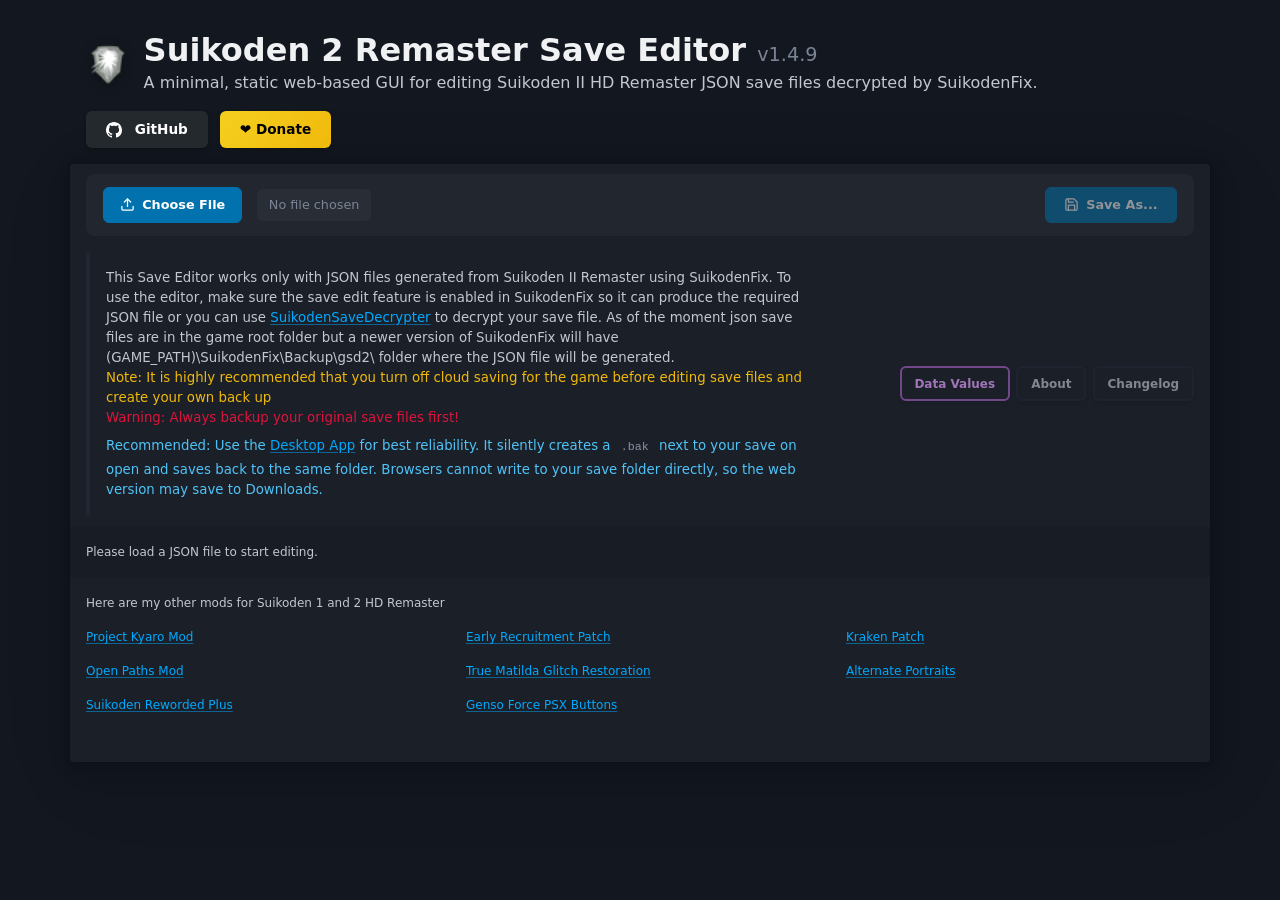
==== index.html @ 59e28205 "revert: restore original Bright Shield Rune application icons" ====
<!doctype html>
<html lang="en" data-theme="dark">

<head>
  <meta charset="UTF-8" />
  <link rel="icon" type="image/png" href="./public/favicon.png" />
  <link rel="icon" type="image/x-icon" href="./public/favicon.ico" />
  <link rel="apple-touch-icon" href="./public/icon.png" />
  <meta name="viewport" content="width=device-width, initial-scale=1.0" />

  <!-- Primary Meta Tags -->
  <title>SuiSaveEditor - Suikoden II HD Remaster Save Editor</title>
  <meta name="title" content="SuiSaveEditor - Suikoden II HD Remaster Save Editor" />
  <meta name="description" content="A minimal, static web-based GUI for editing Suikoden II HD Remaster JSON save files. Edit character stats, equipment, runes, recruitment flags, and manage inventories." />
  <meta name="keywords" content="Suikoden 2, Suikoden II, HD Remaster, save editor, JSON editor, game save, character editor, SuikodenFix, Suikoden save file" />
  <meta name="author" content="faospark" />
  <meta name="robots" content="index, follow" />
  <link rel="canonical" href="https://faospark.github.io/suisaveeditor/" />

  <!-- Open Graph / Facebook -->
  <meta property="og:type" content="website" />
  <meta property="og:url" content="https://faospark.github.io/suisaveeditor/" />
  <meta property="og:title" content="SuiSaveEditor - Suikoden II HD Remaster Save Editor" />
  <meta property="og:description" content="A minimal, static web-based GUI for editing Suikoden II HD Remaster JSON save files. Edit character stats, equipment, runes, recruitment flags, and manage inventories." />
  <meta property="og:image" content="https://faospark.github.io/suisaveeditor/image/preview.png" />
  <meta property="og:site_name" content="SuiSaveEditor" />

  <!-- Twitter -->
  <meta property="twitter:card" content="summary_large_image" />
  <meta property="twitter:url" content="https://faospark.github.io/suisaveeditor/" />
  <meta property="twitter:title" content="SuiSaveEditor - Suikoden II HD Remaster Save Editor" />
  <meta property="twitter:description" content="A minimal, static web-based GUI for editing Suikoden II HD Remaster JSON save files. Edit character stats, equipment, runes, recruitment flags, and manage inventories." />
  <meta property="twitter:image" content="https://faospark.github.io/suisaveeditor/image/preview.png" />

  <!-- GitHub Repository -->
  <link rel="alternate" type="application/json" href="https://github.com/faospark/suisaveeditor" />

  <link rel="stylesheet" href="./css/pico.css">
  <link rel="stylesheet" href="./src/style.css">
</head>

<body>
  <main class="container">
    <header class="pads-1">

      <div style="display: flex; justify-content: space-between; align-items: center; flex-wrap: wrap; gap: 1rem;">
        <div style="display: flex; align-items: center; gap: 0.85rem;">
          <img src="./public/favicon.png" alt="Bright Shield Rune" width="44" height="44" style="border-radius: 8px; filter: drop-shadow(0 2px 6px rgba(0,0,0,0.4)); flex-shrink: 0;" />
          <div>
            <h1 style="margin-bottom: 0.2rem;">Suikoden 2 Remaster Save Editor <span id="app-version" style="font-size: 0.6em; color: var(--pico-muted-color); font-weight: normal;"></span></h1>
            <p style="margin: 0;">A minimal, static web-based GUI for editing Suikoden II HD Remaster JSON save files decrypted by SuikodenFix.</p>
          </div>
        </div>
        <div style="display: flex; gap: 0.75rem; align-items: center;">
          <a href="https://github.com/faospark/suisaveeditor" target="_blank" rel="noopener noreferrer" style="display: inline-block; padding: 0.5rem 1.25rem; background: #24292e; color: #fff; text-decoration: none; border-radius: 6px; font-weight: 600; font-size: 0.85rem; box-shadow: 0 2px 4px rgba(0,0,0,0.2); transition: all 0.3s; white-space: nowrap;" onmouseover="this.style.transform='translateY(-2px)'; this.style.boxShadow='0 4px 8px rgba(0,0,0,0.3)';" onmouseout="this.style.transform='translateY(0)'; this.style.boxShadow='0 2px 4px rgba(0,0,0,0.2)';">
            <svg style="width: 16px; height: 16px; vertical-align: middle; margin-right: 0.5rem;" fill="currentColor" viewBox="0 0 16 16">
              <path d="M8 0C3.58 0 0 3.58 0 8c0 3.54 2.29 6.53 5.47 7.59.4.07.55-.17.55-.38 0-.19-.01-.82-.01-1.49-2.01.37-2.53-.49-2.69-.94-.09-.23-.48-.94-.82-1.13-.28-.15-.68-.52-.01-.53.63-.01 1.08.58 1.23.82.72 1.21 1.87.87 2.33.66.07-.52.28-.87.51-1.07-1.78-.2-3.64-.89-3.64-3.95 0-.87.31-1.59.82-2.15-.08-.2-.36-1.02.08-2.12 0 0 .67-.21 2.2.82.64-.18 1.32-.27 2-.27.68 0 1.36.09 2 .27 1.53-1.04 2.2-.82 2.2-.82.44 1.1.16 1.92.08 2.12.51.56.82 1.27.82 2.15 0 3.07-1.87 3.75-3.65 3.95.29.25.54.73.54 1.48 0 1.07-.01 1.93-.01 2.2 0 .21.15.46.55.38A8.013 8.013 0 0016 8c0-4.42-3.58-8-8-8z" />
            </svg>
            GitHub
          </a>
          <a href="https://paypal.me/thefaospark?country.x=PH&locale.x=en_US" target="_blank" rel="noopener noreferrer" style="display: inline-block; padding: 0.5rem 1.25rem; background: linear-gradient(135deg, #f5d020 0%, #f0b90b 100%); color: #000; text-decoration: none; border-radius: 6px; font-weight: 700; font-size: 0.85rem; box-shadow: 0 2px 4px rgba(0,0,0,0.2); transition: all 0.3s; white-space: nowrap;" onmouseover="this.style.transform='translateY(-2px)'; this.style.boxShadow='0 4px 8px rgba(0,0,0,0.3)';" onmouseout="this.style.transform='translateY(0)'; this.style.boxShadow='0 2px 4px rgba(0,0,0,0.2)';">
            ❤️ Donate
          </a>
        </div>
      </div>
    </header>
    <article>
      <header>
        <div class="status-bar"></div>
        <div class="file-action-bar">
          <div class="file-action-left">
            <input type="file" id="file-input" accept=".json" style="display: none;" />
            <button type="button" class="file-upload-btn" id="file-upload-label" style="cursor: pointer; margin: 0;">
              <svg width="15" height="15" viewBox="0 0 24 24" fill="none" stroke="currentColor" stroke-width="2" stroke-linecap="round" stroke-linejoin="round" style="vertical-align: middle; margin-right: 0.45rem;">
                <path d="M21 15v4a2 2 0 0 1-2 2H5a2 2 0 0 1-2-2v-4"></path>
                <polyline points="17 8 12 3 7 8"></polyline>
                <line x1="12" y1="3" x2="12" y2="15"></line>
              </svg>
              <span>Choose File</span>
            </button>
            <div id="file-status-badge" class="file-status-badge">
              <span class="file-status-text">No file chosen</span>
            </div>
          </div>
          <div class="file-action-right">
            <button id="save-btn" class="save-btn-action" disabled>
              <svg width="15" height="15" viewBox="0 0 24 24" fill="none" stroke="currentColor" stroke-width="2" stroke-linecap="round" stroke-linejoin="round" style="vertical-align: middle; margin-right: 0.45rem;">
                <path d="M19 21H5a2 2 0 0 1-2-2V5a2 2 0 0 1 2-2h11l5 5v11a2 2 0 0 1-2 2z"></path>
                <polyline points="17 21 17 13 7 13 7 21"></polyline>
                <polyline points="7 3 7 8 15 8"></polyline>
              </svg>
              Save As...
            </button>
          </div>
        </div>
        <div class="grid-12 d-grid">
          <blockquote class="g-span-8" style="font-size: smaller; margin:0;">
            This Save Editor works only with JSON files generated from Suikoden II Remaster using SuikodenFix. To use the editor, make sure the save edit feature is enabled in SuikodenFix so it can produce the required JSON file or you can use <a href="https://github.com/d3xMachina/SuikodenSaveDecrypter">SuikodenSaveDecrypter</a> to decrypt your save file. As of the moment json save files are in the game root folder but a newer version of SuikodenFix will have (GAME_PATH)\SuikodenFix\Backup\gsd2\ folder where the JSON file will be generated.
            <p style="margin: 0; color: #f0b90b;">Note: It is highly recommended that you turn off cloud saving for the game before editing save files and create your own back up</p>
            <p style="margin: 0; color: crimson;">Warning: Always backup your original save files first!</p><p class="desktop-app-notice" style="margin: 0.4rem 0 0 0; color: #4fc3f7;">Recommended: Use the <a href="https://github.com/faospark/suisaveeditor/releases" target="_blank" rel="noopener noreferrer">Desktop App</a> for best reliability. It silently creates a <code>.bak</code> next to your save on open and saves back to the same folder. Browsers cannot write to your save folder directly, so the web version may save to Downloads.</p>
          </blockquote>
          <div class="g-span-4">
            <div class="tabs-right" style="display: flex; align-items: center; justify-content: end; height: 100%;"><button class="tab-button outline data-values-tab" id="tab-data-values" data-tab-name="Data Values">Data Values</button><button class="tab-button outline about-tab" id="tab-about" data-tab-name="About">About</button><button class="tab-button outline changelog-tab" id="tab-changelog" data-tab-name="Changelog">Changelog</button></div>
          </div>
        </div>
      </header>
      <div id="editor-tabs">
      </div>
      <section id="editor-container">
        <div id="tab-panels-container" class="tab-content">
          <p>Please load a JSON file to start editing.</p>
        </div>
      </section>
      <footer class="pads-1 b2">
        <div style="font-size: .75rem;">
          <p> Here are my other mods for Suikoden 1 and 2 HD Remaster</p>
          <ul class="tiles tiles-manage mods d-grid ls-none g-3-col">
            <li class="mod-tile" id="editable-mod-7402-6">
              <a href="https://www.nexusmods.com/suikoden1and2hdremaster/mods/6">Project Kyaro Mod</a>
            </li>
            <li class="mod-tile" id="editable-mod-7402-16">
              <a href="https://www.nexusmods.com/suikoden1and2hdremaster/mods/16">Early Recruitment Patch</a>
            </li>
            <li class="mod-tile" id="editable-mod-7402-18">
              <a href="https://www.nexusmods.com/suikoden1and2hdremaster/mods/18">Kraken Patch</a>
            </li>
            <li class="mod-tile" id="editable-mod-7402-17">
              <a href="https://www.nexusmods.com/suikoden1and2hdremaster/mods/17">Open Paths Mod</a>
            </li>
            <li class="mod-tile" id="editable-mod-7402-14">
              <a href="https://www.nexusmods.com/suikoden1and2hdremaster/mods/14">True Matilda Glitch Restoration</a>
            </li>
            <li class="mod-tile" id="editable-mod-7402-12">
              <a href="https://www.nexusmods.com/suikoden1and2hdremaster/mods/12">Alternate Portraits</a>
            </li>
            <li class="mod-tile" id="editable-mod-7402-5">
              <a href="https://www.nexusmods.com/suikoden1and2hdremaster/mods/5">Suikoden Reworded Plus</a>
            </li>
            <li class="mod-tile" id="editable-mod-7402-2">
              <a href="https://www.nexusmods.com/suikoden1and2hdremaster/mods/2">Genso Force PSX Buttons</a>
            </li>
          </ul>
        </div>
      </footer>
    </article>

  </main>
  <script>
    // Decommission legacy Service Workers & purge caches to ensure immediate web updates
    // For 100% full offline usage, use the official standalone Tauri desktop version
    if ('serviceWorker' in navigator) {
      navigator.serviceWorker.getRegistrations().then((registrations) => {
        for (const registration of registrations) {
          registration.unregister();
          console.log('🧹 Unregistered legacy Service Worker:', registration.scope);
        }
      });
      if ('caches' in window) {
        caches.keys().then((keys) => {
          for (const key of keys) {
            caches.delete(key);
            console.log('🧹 Purged cache:', key);
          }
        });
      }
    }
  </script>
  <script type="module" src="./src/main.js"></script>
</body>

</html>
---- css/pico.css ----
@charset "UTF-8";
/*!
 * Pico CSS ✨ v2.1.1 (https://picocss.com)
 * Copyright 2019-2025 - Licensed under MIT
 */
/**
 * Styles
 */
:root,
:host {
  --pico-font-family-emoji: "Apple Color Emoji", "Segoe UI Emoji", "Segoe UI Symbol", "Noto Color Emoji";
  --pico-font-family-sans-serif: system-ui, "Segoe UI", Roboto, Oxygen, Ubuntu, Cantarell, Helvetica, Arial, "Helvetica Neue", sans-serif, var(--pico-font-family-emoji);
  --pico-font-family-monospace: ui-monospace, SFMono-Regular, "SF Mono", Menlo, Consolas, "Liberation Mono", monospace, var(--pico-font-family-emoji);
  --pico-font-family: var(--pico-font-family-sans-serif);
  --pico-line-height: 1.5;
  --pico-font-weight: 400;
  --pico-font-size: 100%;
  --pico-text-underline-offset: 0.1rem;
  --pico-border-radius: 0.25rem;
  --pico-border-width: 0.0625rem;
  --pico-outline-width: 0.125rem;
  --pico-transition: 0.2s ease-in-out;
  --pico-spacing: 1rem;
  --pico-typography-spacing-vertical: 1rem;
  --pico-block-spacing-vertical: var(--pico-spacing);
  --pico-block-spacing-horizontal: var(--pico-spacing);
  --pico-grid-column-gap: var(--pico-spacing);
  --pico-grid-row-gap: var(--pico-spacing);
  --pico-form-element-spacing-vertical: 0.75rem;
  --pico-form-element-spacing-horizontal: 1rem;
  --pico-group-box-shadow: 0 0 0 rgba(0, 0, 0, 0);
  --pico-group-box-shadow-focus-with-button: 0 0 0 var(--pico-outline-width) var(--pico-primary-focus);
  --pico-group-box-shadow-focus-with-input: 0 0 0 0.0625rem var(--pico-form-element-border-color);
  --pico-modal-overlay-backdrop-filter: blur(0.375rem);
  --pico-nav-element-spacing-vertical: 1rem;
  --pico-nav-element-spacing-horizontal: 0.5rem;
  --pico-nav-link-spacing-vertical: 0.5rem;
  --pico-nav-link-spacing-horizontal: 0.5rem;
  --pico-nav-breadcrumb-divider: ">";
  --pico-icon-checkbox: url("data:image/svg+xml,%3Csvg xmlns='http://www.w3.org/2000/svg' width='24' height='24' viewBox='0 0 24 24' fill='none' stroke='rgb(255, 255, 255)' stroke-width='4' stroke-linecap='round' stroke-linejoin='round'%3E%3Cpolyline points='20 6 9 17 4 12'%3E%3C/polyline%3E%3C/svg%3E");
  --pico-icon-minus: url("data:image/svg+xml,%3Csvg xmlns='http://www.w3.org/2000/svg' width='24' height='24' viewBox='0 0 24 24' fill='none' stroke='rgb(255, 255, 255)' stroke-width='4' stroke-linecap='round' stroke-linejoin='round'%3E%3Cline x1='5' y1='12' x2='19' y2='12'%3E%3C/line%3E%3C/svg%3E");
  --pico-icon-chevron: url("data:image/svg+xml,%3Csvg xmlns='http://www.w3.org/2000/svg' width='24' height='24' viewBox='0 0 24 24' fill='none' stroke='rgb(136, 145, 164)' stroke-width='2' stroke-linecap='round' stroke-linejoin='round'%3E%3Cpolyline points='6 9 12 15 18 9'%3E%3C/polyline%3E%3C/svg%3E");
  --pico-icon-date: url("data:image/svg+xml,%3Csvg xmlns='http://www.w3.org/2000/svg' width='24' height='24' viewBox='0 0 24 24' fill='none' stroke='rgb(136, 145, 164)' stroke-width='2' stroke-linecap='round' stroke-linejoin='round'%3E%3Crect x='3' y='4' width='18' height='18' rx='2' ry='2'%3E%3C/rect%3E%3Cline x1='16' y1='2' x2='16' y2='6'%3E%3C/line%3E%3Cline x1='8' y1='2' x2='8' y2='6'%3E%3C/line%3E%3Cline x1='3' y1='10' x2='21' y2='10'%3E%3C/line%3E%3C/svg%3E");
  --pico-icon-time: url("data:image/svg+xml,%3Csvg xmlns='http://www.w3.org/2000/svg' width='24' height='24' viewBox='0 0 24 24' fill='none' stroke='rgb(136, 145, 164)' stroke-width='2' stroke-linecap='round' stroke-linejoin='round'%3E%3Ccircle cx='12' cy='12' r='10'%3E%3C/circle%3E%3Cpolyline points='12 6 12 12 16 14'%3E%3C/polyline%3E%3C/svg%3E");
  --pico-icon-search: url("data:image/svg+xml,%3Csvg xmlns='http://www.w3.org/2000/svg' width='24' height='24' viewBox='0 0 24 24' fill='none' stroke='rgb(136, 145, 164)' stroke-width='1.5' stroke-linecap='round' stroke-linejoin='round'%3E%3Ccircle cx='11' cy='11' r='8'%3E%3C/circle%3E%3Cline x1='21' y1='21' x2='16.65' y2='16.65'%3E%3C/line%3E%3C/svg%3E");
  --pico-icon-close: url("data:image/svg+xml,%3Csvg xmlns='http://www.w3.org/2000/svg' width='24' height='24' viewBox='0 0 24 24' fill='none' stroke='rgb(136, 145, 164)' stroke-width='3' stroke-linecap='round' stroke-linejoin='round'%3E%3Cline x1='18' y1='6' x2='6' y2='18'%3E%3C/line%3E%3Cline x1='6' y1='6' x2='18' y2='18'%3E%3C/line%3E%3C/svg%3E");
  --pico-icon-loading: url("data:image/svg+xml,%3Csvg fill='none' height='24' width='24' viewBox='0 0 24 24' xmlns='http://www.w3.org/2000/svg' %3E%3Cstyle%3E g %7B animation: rotate 2s linear infinite; transform-origin: center center; %7D circle %7B stroke-dasharray: 75,100; stroke-dashoffset: -5; animation: dash 1.5s ease-in-out infinite; stroke-linecap: round; %7D @keyframes rotate %7B 0%25 %7B transform: rotate(0deg); %7D 100%25 %7B transform: rotate(360deg); %7D %7D @keyframes dash %7B 0%25 %7B stroke-dasharray: 1,100; stroke-dashoffset: 0; %7D 50%25 %7B stroke-dasharray: 44.5,100; stroke-dashoffset: -17.5; %7D 100%25 %7B stroke-dasharray: 44.5,100; stroke-dashoffset: -62; %7D %7D %3C/style%3E%3Cg%3E%3Ccircle cx='12' cy='12' r='10' fill='none' stroke='rgb(136, 145, 164)' stroke-width='4' /%3E%3C/g%3E%3C/svg%3E");
}
@media (min-width: 576px) {
  :root,
  :host {
    --pico-font-size: 106.25%;
  }
}
@media (min-width: 768px) {
  :root,
  :host {
    --pico-font-size: 112.5%;
  }
}
@media (min-width: 1024px) {
  :root,
  :host {
    --pico-font-size: 118.75%;
  }
}
@media (min-width: 1280px) {
  :root,
  :host {
    --pico-font-size: 125%;
  }
}
@media (min-width: 1536px) {
  :root,
  :host {
    --pico-font-size: 131.25%;
  }
}

a {
  --pico-text-decoration: underline;
}
a.secondary, a.contrast {
  --pico-text-decoration: underline;
}

small {
  --pico-font-size: 0.875em;
}

h1,
h2,
h3,
h4,
h5,
h6 {
  --pico-font-weight: 700;
}

h1 {
  --pico-font-size: 2rem;
  --pico-line-height: 1.125;
  --pico-typography-spacing-top: 3rem;
}

h2 {
  --pico-font-size: 1.75rem;
  --pico-line-height: 1.15;
  --pico-typography-spacing-top: 2.625rem;
}

h3 {
  --pico-font-size: 1.5rem;
  --pico-line-height: 1.175;
  --pico-typography-spacing-top: 2.25rem;
}

h4 {
  --pico-font-size: 1.25rem;
  --pico-line-height: 1.2;
  --pico-typography-spacing-top: 1.874rem;
}

h5 {
  --pico-font-size: 1.125rem;
  --pico-line-height: 1.225;
  --pico-typography-spacing-top: 1.6875rem;
}

h6 {
  --pico-font-size: 1rem;
  --pico-line-height: 1.25;
  --pico-typography-spacing-top: 1.5rem;
}

thead th,
thead td,
tfoot th,
tfoot td {
  --pico-font-weight: 600;
  --pico-border-width: 0.1875rem;
}

pre,
code,
kbd,
samp {
  --pico-font-family: var(--pico-font-family-monospace);
}

kbd {
  --pico-font-weight: bolder;
}

input:not([type=submit],
[type=button],
[type=reset],
[type=checkbox],
[type=radio],
[type=file]),
:where(select, textarea) {
  --pico-outline-width: 0.0625rem;
}

[type=search] {
  --pico-border-radius: 5rem;
}

[type=checkbox],
[type=radio] {
  --pico-border-width: 0.125rem;
}

[type=checkbox][role=switch] {
  --pico-border-width: 0.1875rem;
}

details.dropdown summary:not([role=button]) {
  --pico-outline-width: 0.0625rem;
}

nav details.dropdown summary:focus-visible {
  --pico-outline-width: 0.125rem;
}

[role=search] {
  --pico-border-radius: 5rem;
}

[role=search]:has(button.secondary:focus,
[type=submit].secondary:focus,
[type=button].secondary:focus,
[role=button].secondary:focus),
[role=group]:has(button.secondary:focus,
[type=submit].secondary:focus,
[type=button].secondary:focus,
[role=button].secondary:focus) {
  --pico-group-box-shadow-focus-with-button: 0 0 0 var(--pico-outline-width) var(--pico-secondary-focus);
}
[role=search]:has(button.contrast:focus,
[type=submit].contrast:focus,
[type=button].contrast:focus,
[role=button].contrast:focus),
[role=group]:has(button.contrast:focus,
[type=submit].contrast:focus,
[type=button].contrast:focus,
[role=button].contrast:focus) {
  --pico-group-box-shadow-focus-with-button: 0 0 0 var(--pico-outline-width) var(--pico-contrast-focus);
}
[role=search] button,
[role=search] [type=submit],
[role=search] [type=button],
[role=search] [role=button],
[role=group] button,
[role=group] [type=submit],
[role=group] [type=button],
[role=group] [role=button] {
  --pico-form-element-spacing-horizontal: 2rem;
}

details summary[role=button]:not(.outline)::after {
  filter: brightness(0) invert(1);
}

[aria-busy=true]:not(input, select, textarea):is(button, [type=submit], [type=button], [type=reset], [role=button]):not(.outline)::before {
  filter: brightness(0) invert(1);
}

/**
 * Color schemes
 */
[data-theme=light],
:root:not([data-theme=dark]),
:host(:not([data-theme=dark])) {
  color-scheme: light;
  --pico-background-color: #fff;
  --pico-color: #373c44;
  --pico-text-selection-color: rgba(2, 154, 232, 0.25);
  --pico-muted-color: #646b79;
  --pico-muted-border-color: rgb(231, 234, 239.5);
  --pico-primary: #0172ad;
  --pico-primary-background: #0172ad;
  --pico-primary-border: var(--pico-primary-background);
  --pico-primary-underline: rgba(1, 114, 173, 0.5);
  --pico-primary-hover: #015887;
  --pico-primary-hover-background: #02659a;
  --pico-primary-hover-border: var(--pico-primary-hover-background);
  --pico-primary-hover-underline: var(--pico-primary-hover);
  --pico-primary-focus: rgba(2, 154, 232, 0.5);
  --pico-primary-inverse: #fff;
  --pico-secondary: #5d6b89;
  --pico-secondary-background: #525f7a;
  --pico-secondary-border: var(--pico-secondary-background);
  --pico-secondary-underline: rgba(93, 107, 137, 0.5);
  --pico-secondary-hover: #48536b;
  --pico-secondary-hover-background: #48536b;
  --pico-secondary-hover-border: var(--pico-secondary-hover-background);
  --pico-secondary-hover-underline: var(--pico-secondary-hover);
  --pico-secondary-focus: rgba(93, 107, 137, 0.25);
  --pico-secondary-inverse: #fff;
  --pico-contrast: #181c25;
  --pico-contrast-background: #181c25;
  --pico-contrast-border: var(--pico-contrast-background);
  --pico-contrast-underline: rgba(24, 28, 37, 0.5);
  --pico-contrast-hover: #000;
  --pico-contrast-hover-background: #000;
  --pico-contrast-hover-border: var(--pico-contrast-hover-background);
  --pico-contrast-hover-underline: var(--pico-secondary-hover);
  --pico-contrast-focus: rgba(93, 107, 137, 0.25);
  --pico-contrast-inverse: #fff;
  --pico-box-shadow: 0.0145rem 0.029rem 0.174rem rgba(129, 145, 181, 0.01698), 0.0335rem 0.067rem 0.402rem rgba(129, 145, 181, 0.024), 0.0625rem 0.125rem 0.75rem rgba(129, 145, 181, 0.03), 0.1125rem 0.225rem 1.35rem rgba(129, 145, 181, 0.036), 0.2085rem 0.417rem 2.502rem rgba(129, 145, 181, 0.04302), 0.5rem 1rem 6rem rgba(129, 145, 181, 0.06), 0 0 0 0.0625rem rgba(129, 145, 181, 0.015);
  --pico-h1-color: #2d3138;
  --pico-h2-color: #373c44;
  --pico-h3-color: #424751;
  --pico-h4-color: #4d535e;
  --pico-h5-color: #5c6370;
  --pico-h6-color: #646b79;
  --pico-mark-background-color: rgb(252.5, 230.5, 191.5);
  --pico-mark-color: #0f1114;
  --pico-ins-color: rgb(28.5, 105.5, 84);
  --pico-del-color: rgb(136, 56.5, 53);
  --pico-blockquote-border-color: var(--pico-muted-border-color);
  --pico-blockquote-footer-color: var(--pico-muted-color);
  --pico-button-box-shadow: 0 0 0 rgba(0, 0, 0, 0);
  --pico-button-hover-box-shadow: 0 0 0 rgba(0, 0, 0, 0);
  --pico-table-border-color: var(--pico-muted-border-color);
  --pico-table-row-stripped-background-color: rgba(111, 120, 135, 0.0375);
  --pico-code-background-color: rgb(243, 244.5, 246.75);
  --pico-code-color: #646b79;
  --pico-code-kbd-background-color: var(--pico-color);
  --pico-code-kbd-color: var(--pico-background-color);
  --pico-form-element-background-color: rgb(251, 251.5, 252.25);
  --pico-form-element-selected-background-color: #dfe3eb;
  --pico-form-element-border-color: #cfd5e2;
  --pico-form-element-color: #23262c;
  --pico-form-element-placeholder-color: var(--pico-muted-color);
  --pico-form-element-active-background-color: #fff;
  --pico-form-element-active-border-color: var(--pico-primary-border);
  --pico-form-element-focus-color: var(--pico-primary-border);
  --pico-form-element-disabled-opacity: 0.5;
  --pico-form-element-invalid-border-color: rgb(183.5, 105.5, 106.5);
  --pico-form-element-invalid-active-border-color: rgb(200.25, 79.25, 72.25);
  --pico-form-element-invalid-focus-color: var(--pico-form-element-invalid-active-border-color);
  --pico-form-element-valid-border-color: rgb(76, 154.5, 137.5);
  --pico-form-element-valid-active-border-color: rgb(39, 152.75, 118.75);
  --pico-form-element-valid-focus-color: var(--pico-form-element-valid-active-border-color);
  --pico-switch-background-color: #bfc7d9;
  --pico-switch-checked-background-color: var(--pico-primary-background);
  --pico-switch-color: #fff;
  --pico-switch-thumb-box-shadow: 0 0 0 rgba(0, 0, 0, 0);
  --pico-range-border-color: #dfe3eb;
  --pico-range-active-border-color: #bfc7d9;
  --pico-range-thumb-border-color: var(--pico-background-color);
  --pico-range-thumb-color: var(--pico-secondary-background);
  --pico-range-thumb-active-color: var(--pico-primary-background);
  --pico-accordion-border-color: var(--pico-muted-border-color);
  --pico-accordion-active-summary-color: var(--pico-primary-hover);
  --pico-accordion-close-summary-color: var(--pico-color);
  --pico-accordion-open-summary-color: var(--pico-muted-color);
  --pico-card-background-color: var(--pico-background-color);
  --pico-card-border-color: var(--pico-muted-border-color);
  --pico-card-box-shadow: var(--pico-box-shadow);
  --pico-card-sectioning-background-color: rgb(251, 251.5, 252.25);
  --pico-dropdown-background-color: #fff;
  --pico-dropdown-border-color: #eff1f4;
  --pico-dropdown-box-shadow: var(--pico-box-shadow);
  --pico-dropdown-color: var(--pico-color);
  --pico-dropdown-hover-background-color: #eff1f4;
  --pico-loading-spinner-opacity: 0.5;
  --pico-modal-overlay-background-color: rgba(232, 234, 237, 0.75);
  --pico-progress-background-color: #dfe3eb;
  --pico-progress-color: var(--pico-primary-background);
  --pico-tooltip-background-color: var(--pico-contrast-background);
  --pico-tooltip-color: var(--pico-contrast-inverse);
  --pico-icon-valid: url("data:image/svg+xml,%3Csvg xmlns='http://www.w3.org/2000/svg' width='24' height='24' viewBox='0 0 24 24' fill='none' stroke='rgb(76, 154.5, 137.5)' stroke-width='2' stroke-linecap='round' stroke-linejoin='round'%3E%3Cpolyline points='20 6 9 17 4 12'%3E%3C/polyline%3E%3C/svg%3E");
  --pico-icon-invalid: url("data:image/svg+xml,%3Csvg xmlns='http://www.w3.org/2000/svg' width='24' height='24' viewBox='0 0 24 24' fill='none' stroke='rgb(200.25, 79.25, 72.25)' stroke-width='2' stroke-linecap='round' stroke-linejoin='round'%3E%3Ccircle cx='12' cy='12' r='10'%3E%3C/circle%3E%3Cline x1='12' y1='8' x2='12' y2='12'%3E%3C/line%3E%3Cline x1='12' y1='16' x2='12.01' y2='16'%3E%3C/line%3E%3C/svg%3E");
}
[data-theme=light] input:is([type=submit],
[type=button],
[type=reset],
[type=checkbox],
[type=radio],
[type=file]),
:root:not([data-theme=dark]) input:is([type=submit],
[type=button],
[type=reset],
[type=checkbox],
[type=radio],
[type=file]),
:host(:not([data-theme=dark])) input:is([type=submit],
[type=button],
[type=reset],
[type=checkbox],
[type=radio],
[type=file]) {
  --pico-form-element-focus-color: var(--pico-primary-focus);
}

@media only screen and (prefers-color-scheme: dark) {
  :root:not([data-theme]),
  :host(:not([data-theme])) {
    color-scheme: dark;
    --pico-background-color: rgb(19, 22.5, 30.5);
    --pico-color: #c2c7d0;
    --pico-text-selection-color: rgba(1, 170, 255, 0.1875);
    --pico-muted-color: #7b8495;
    --pico-muted-border-color: #202632;
    --pico-primary: #01aaff;
    --pico-primary-background: #0172ad;
    --pico-primary-border: var(--pico-primary-background);
    --pico-primary-underline: rgba(1, 170, 255, 0.5);
    --pico-primary-hover: #79c0ff;
    --pico-primary-hover-background: #017fc0;
    --pico-primary-hover-border: var(--pico-primary-hover-background);
    --pico-primary-hover-underline: var(--pico-primary-hover);
    --pico-primary-focus: rgba(1, 170, 255, 0.375);
    --pico-primary-inverse: #fff;
    --pico-secondary: #969eaf;
    --pico-secondary-background: #525f7a;
    --pico-secondary-border: var(--pico-secondary-background);
    --pico-secondary-underline: rgba(150, 158, 175, 0.5);
    --pico-secondary-hover: #b3b9c5;
    --pico-secondary-hover-background: #5d6b89;
    --pico-secondary-hover-border: var(--pico-secondary-hover-background);
    --pico-secondary-hover-underline: var(--pico-secondary-hover);
    --pico-secondary-focus: rgba(144, 158, 190, 0.25);
    --pico-secondary-inverse: #fff;
    --pico-contrast: #dfe3eb;
    --pico-contrast-background: #eff1f4;
    --pico-contrast-border: var(--pico-contrast-background);
    --pico-contrast-underline: rgba(223, 227, 235, 0.5);
    --pico-contrast-hover: #fff;
    --pico-contrast-hover-background: #fff;
    --pico-contrast-hover-border: var(--pico-contrast-hover-background);
    --pico-contrast-hover-underline: var(--pico-contrast-hover);
    --pico-contrast-focus: rgba(207, 213, 226, 0.25);
    --pico-contrast-inverse: #000;
    --pico-box-shadow: 0.0145rem 0.029rem 0.174rem rgba(7, 8.5, 12, 0.01698), 0.0335rem 0.067rem 0.402rem rgba(7, 8.5, 12, 0.024), 0.0625rem 0.125rem 0.75rem rgba(7, 8.5, 12, 0.03), 0.1125rem 0.225rem 1.35rem rgba(7, 8.5, 12, 0.036), 0.2085rem 0.417rem 2.502rem rgba(7, 8.5, 12, 0.04302), 0.5rem 1rem 6rem rgba(7, 8.5, 12, 0.06), 0 0 0 0.0625rem rgba(7, 8.5, 12, 0.015);
    --pico-h1-color: #f0f1f3;
    --pico-h2-color: #e0e3e7;
    --pico-h3-color: #c2c7d0;
    --pico-h4-color: #b3b9c5;
    --pico-h5-color: #a4acba;
    --pico-h6-color: #8891a4;
    --pico-mark-background-color: #014063;
    --pico-mark-color: #fff;
    --pico-ins-color: #62af9a;
    --pico-del-color: rgb(205.5, 126, 123);
    --pico-blockquote-border-color: var(--pico-muted-border-color);
    --pico-blockquote-footer-color: var(--pico-muted-color);
    --pico-button-box-shadow: 0 0 0 rgba(0, 0, 0, 0);
    --pico-button-hover-box-shadow: 0 0 0 rgba(0, 0, 0, 0);
    --pico-table-border-color: var(--pico-muted-border-color);
    --pico-table-row-stripped-background-color: rgba(111, 120, 135, 0.0375);
    --pico-code-background-color: rgb(26, 30.5, 40.25);
    --pico-code-color: #8891a4;
    --pico-code-kbd-background-color: var(--pico-color);
    --pico-code-kbd-color: var(--pico-background-color);
    --pico-form-element-background-color: rgb(28, 33, 43.5);
    --pico-form-element-selected-background-color: #2a3140;
    --pico-form-element-border-color: #2a3140;
    --pico-form-element-color: #e0e3e7;
    --pico-form-element-placeholder-color: #8891a4;
    --pico-form-element-active-background-color: rgb(26, 30.5, 40.25);
    --pico-form-element-active-border-color: var(--pico-primary-border);
    --pico-form-element-focus-color: var(--pico-primary-border);
    --pico-form-element-disabled-opacity: 0.5;
    --pico-form-element-invalid-border-color: rgb(149.5, 74, 80);
    --pico-form-element-invalid-active-border-color: rgb(183.25, 63.5, 59);
    --pico-form-element-invalid-focus-color: var(--pico-form-element-invalid-active-border-color);
    --pico-form-element-valid-border-color: #2a7b6f;
    --pico-form-element-valid-active-border-color: rgb(22, 137, 105.5);
    --pico-form-element-valid-focus-color: var(--pico-form-element-valid-active-border-color);
    --pico-switch-background-color: #333c4e;
    --pico-switch-checked-background-color: var(--pico-primary-background);
    --pico-switch-color: #fff;
    --pico-switch-thumb-box-shadow: 0 0 0 rgba(0, 0, 0, 0);
    --pico-range-border-color: #202632;
    --pico-range-active-border-color: #2a3140;
    --pico-range-thumb-border-color: var(--pico-background-color);
    --pico-range-thumb-color: var(--pico-secondary-background);
    --pico-range-thumb-active-color: var(--pico-primary-background);
    --pico-accordion-border-color: var(--pico-muted-border-color);
    --pico-accordion-active-summary-color: var(--pico-primary-hover);
    --pico-accordion-close-summary-color: var(--pico-color);
    --pico-accordion-open-summary-color: var(--pico-muted-color);
    --pico-card-background-color: #181c25;
    --pico-card-border-color: var(--pico-card-background-color);
    --pico-card-box-shadow: var(--pico-box-shadow);
    --pico-card-sectioning-background-color: rgb(26, 30.5, 40.25);
    --pico-dropdown-background-color: #181c25;
    --pico-dropdown-border-color: #202632;
    --pico-dropdown-box-shadow: var(--pico-box-shadow);
    --pico-dropdown-color: var(--pico-color);
    --pico-dropdown-hover-background-color: #202632;
    --pico-loading-spinner-opacity: 0.5;
    --pico-modal-overlay-background-color: rgba(7.5, 8.5, 10, 0.75);
    --pico-progress-background-color: #202632;
    --pico-progress-color: var(--pico-primary-background);
    --pico-tooltip-background-color: var(--pico-contrast-background);
    --pico-tooltip-color: var(--pico-contrast-inverse);
    --pico-icon-valid: url("data:image/svg+xml,%3Csvg xmlns='http://www.w3.org/2000/svg' width='24' height='24' viewBox='0 0 24 24' fill='none' stroke='rgb(42, 123, 111)' stroke-width='2' stroke-linecap='round' stroke-linejoin='round'%3E%3Cpolyline points='20 6 9 17 4 12'%3E%3C/polyline%3E%3C/svg%3E");
    --pico-icon-invalid: url("data:image/svg+xml,%3Csvg xmlns='http://www.w3.org/2000/svg' width='24' height='24' viewBox='0 0 24 24' fill='none' stroke='rgb(149.5, 74, 80)' stroke-width='2' stroke-linecap='round' stroke-linejoin='round'%3E%3Ccircle cx='12' cy='12' r='10'%3E%3C/circle%3E%3Cline x1='12' y1='8' x2='12' y2='12'%3E%3C/line%3E%3Cline x1='12' y1='16' x2='12.01' y2='16'%3E%3C/line%3E%3C/svg%3E");
  }
  :root:not([data-theme]) input:is([type=submit],
  [type=button],
  [type=reset],
  [type=checkbox],
  [type=radio],
  [type=file]),
  :host(:not([data-theme])) input:is([type=submit],
  [type=button],
  [type=reset],
  [type=checkbox],
  [type=radio],
  [type=file]) {
    --pico-form-element-focus-color: var(--pico-primary-focus);
  }
  :root:not([data-theme]) details summary[role=button].contrast:not(.outline)::after,
  :host(:not([data-theme])) details summary[role=button].contrast:not(.outline)::after {
    filter: brightness(0);
  }
  :root:not([data-theme]) [aria-busy=true]:not(input, select, textarea).contrast:is(button,
  [type=submit],
  [type=button],
  [type=reset],
  [role=button]):not(.outline)::before,
  :host(:not([data-theme])) [aria-busy=true]:not(input, select, textarea).contrast:is(button,
  [type=submit],
  [type=button],
  [type=reset],
  [role=button]):not(.outline)::before {
    filter: brightness(0);
  }
}
[data-theme=dark] {
  color-scheme: dark;
  --pico-background-color: rgb(19, 22.5, 30.5);
  --pico-color: #c2c7d0;
  --pico-text-selection-color: rgba(1, 170, 255, 0.1875);
  --pico-muted-color: #7b8495;
  --pico-muted-border-color: #202632;
  --pico-primary: #01aaff;
  --pico-primary-background: #0172ad;
  --pico-primary-border: var(--pico-primary-background);
  --pico-primary-underline: rgba(1, 170, 255, 0.5);
  --pico-primary-hover: #79c0ff;
  --pico-primary-hover-background: #017fc0;
  --pico-primary-hover-border: var(--pico-primary-hover-background);
  --pico-primary-hover-underline: var(--pico-primary-hover);
  --pico-primary-focus: rgba(1, 170, 255, 0.375);
  --pico-primary-inverse: #fff;
  --pico-secondary: #969eaf;
  --pico-secondary-background: #525f7a;
  --pico-secondary-border: var(--pico-secondary-background);
  --pico-secondary-underline: rgba(150, 158, 175, 0.5);
  --pico-secondary-hover: #b3b9c5;
  --pico-secondary-hover-background: #5d6b89;
  --pico-secondary-hover-border: var(--pico-secondary-hover-background);
  --pico-secondary-hover-underline: var(--pico-secondary-hover);
  --pico-secondary-focus: rgba(144, 158, 190, 0.25);
  --pico-secondary-inverse: #fff;
  --pico-contrast: #dfe3eb;
  --pico-contrast-background: #eff1f4;
  --pico-contrast-border: var(--pico-contrast-background);
  --pico-contrast-underline: rgba(223, 227, 235, 0.5);
  --pico-contrast-hover: #fff;
  --pico-contrast-hover-background: #fff;
  --pico-contrast-hover-border: var(--pico-contrast-hover-background);
  --pico-contrast-hover-underline: var(--pico-contrast-hover);
  --pico-contrast-focus: rgba(207, 213, 226, 0.25);
  --pico-contrast-inverse: #000;
  --pico-box-shadow: 0.0145rem 0.029rem 0.174rem rgba(7, 8.5, 12, 0.01698), 0.0335rem 0.067rem 0.402rem rgba(7, 8.5, 12, 0.024), 0.0625rem 0.125rem 0.75rem rgba(7, 8.5, 12, 0.03), 0.1125rem 0.225rem 1.35rem rgba(7, 8.5, 12, 0.036), 0.2085rem 0.417rem 2.502rem rgba(7, 8.5, 12, 0.04302), 0.5rem 1rem 6rem rgba(7, 8.5, 12, 0.06), 0 0 0 0.0625rem rgba(7, 8.5, 12, 0.015);
  --pico-h1-color: #f0f1f3;
  --pico-h2-color: #e0e3e7;
  --pico-h3-color: #c2c7d0;
  --pico-h4-color: #b3b9c5;
  --pico-h5-color: #a4acba;
  --pico-h6-color: #8891a4;
  --pico-mark-background-color: #014063;
  --pico-mark-color: #fff;
  --pico-ins-color: #62af9a;
  --pico-del-color: rgb(205.5, 126, 123);
  --pico-blockquote-border-color: var(--pico-muted-border-color);
  --pico-blockquote-footer-color: var(--pico-muted-color);
  --pico-button-box-shadow: 0 0 0 rgba(0, 0, 0, 0);
  --pico-button-hover-box-shadow: 0 0 0 rgba(0, 0, 0, 0);
  --pico-table-border-color: var(--pico-muted-border-color);
  --pico-table-row-stripped-background-color: rgba(111, 120, 135, 0.0375);
  --pico-code-background-color: rgb(26, 30.5, 40.25);
  --pico-code-color: #8891a4;
  --pico-code-kbd-background-color: var(--pico-color);
  --pico-code-kbd-color: var(--pico-background-color);
  --pico-form-element-background-color: rgb(28, 33, 43.5);
  --pico-form-element-selected-background-color: #2a3140;
  --pico-form-element-border-color: #2a3140;
  --pico-form-element-color: #e0e3e7;
  --pico-form-element-placeholder-color: #8891a4;
  --pico-form-element-active-background-color: rgb(26, 30.5, 40.25);
  --pico-form-element-active-border-color: var(--pico-primary-border);
  --pico-form-element-focus-color: var(--pico-primary-border);
  --pico-form-element-disabled-opacity: 0.5;
  --pico-form-element-invalid-border-color: rgb(149.5, 74, 80);
  --pico-form-element-invalid-active-border-color: rgb(183.25, 63.5, 59);
  --pico-form-element-invalid-focus-color: var(--pico-form-element-invalid-active-border-color);
  --pico-form-element-valid-border-color: #2a7b6f;
  --pico-form-element-valid-active-border-color: rgb(22, 137, 105.5);
  --pico-form-element-valid-focus-color: var(--pico-form-element-valid-active-border-color);
  --pico-switch-background-color: #333c4e;
  --pico-switch-checked-background-color: var(--pico-primary-background);
  --pico-switch-color: #fff;
  --pico-switch-thumb-box-shadow: 0 0 0 rgba(0, 0, 0, 0);
  --pico-range-border-color: #202632;
  --pico-range-active-border-color: #2a3140;
  --pico-range-thumb-border-color: var(--pico-background-color);
  --pico-range-thumb-color: var(--pico-secondary-background);
  --pico-range-thumb-active-color: var(--pico-primary-background);
  --pico-accordion-border-color: var(--pico-muted-border-color);
  --pico-accordion-active-summary-color: var(--pico-primary-hover);
  --pico-accordion-close-summary-color: var(--pico-color);
  --pico-accordion-open-summary-color: var(--pico-muted-color);
  --pico-card-background-color: #181c25;
  --pico-card-border-color: var(--pico-card-background-color);
  --pico-card-box-shadow: var(--pico-box-shadow);
  --pico-card-sectioning-background-color: rgb(26, 30.5, 40.25);
  --pico-dropdown-background-color: #181c25;
  --pico-dropdown-border-color: #202632;
  --pico-dropdown-box-shadow: var(--pico-box-shadow);
  --pico-dropdown-color: var(--pico-color);
  --pico-dropdown-hover-background-color: #202632;
  --pico-loading-spinner-opacity: 0.5;
  --pico-modal-overlay-background-color: rgba(7.5, 8.5, 10, 0.75);
  --pico-progress-background-color: #202632;
  --pico-progress-color: var(--pico-primary-background);
  --pico-tooltip-background-color: var(--pico-contrast-background);
  --pico-tooltip-color: var(--pico-contrast-inverse);
  --pico-icon-valid: url("data:image/svg+xml,%3Csvg xmlns='http://www.w3.org/2000/svg' width='24' height='24' viewBox='0 0 24 24' fill='none' stroke='rgb(42, 123, 111)' stroke-width='2' stroke-linecap='round' stroke-linejoin='round'%3E%3Cpolyline points='20 6 9 17 4 12'%3E%3C/polyline%3E%3C/svg%3E");
  --pico-icon-invalid: url("data:image/svg+xml,%3Csvg xmlns='http://www.w3.org/2000/svg' width='24' height='24' viewBox='0 0 24 24' fill='none' stroke='rgb(149.5, 74, 80)' stroke-width='2' stroke-linecap='round' stroke-linejoin='round'%3E%3Ccircle cx='12' cy='12' r='10'%3E%3C/circle%3E%3Cline x1='12' y1='8' x2='12' y2='12'%3E%3C/line%3E%3Cline x1='12' y1='16' x2='12.01' y2='16'%3E%3C/line%3E%3C/svg%3E");
}
[data-theme=dark] input:is([type=submit],
[type=button],
[type=reset],
[type=checkbox],
[type=radio],
[type=file]) {
  --pico-form-element-focus-color: var(--pico-primary-focus);
}
[data-theme=dark] details summary[role=button].contrast:not(.outline)::after {
  filter: brightness(0);
}
[data-theme=dark] [aria-busy=true]:not(input, select, textarea).contrast:is(button,
[type=submit],
[type=button],
[type=reset],
[role=button]):not(.outline)::before {
  filter: brightness(0);
}

progress,
[type=checkbox],
[type=radio],
[type=range] {
  accent-color: var(--pico-primary);
}

/**
 * Document
 * Content-box & Responsive typography
 */
*,
*::before,
*::after {
  box-sizing: border-box;
  background-repeat: no-repeat;
}

::before,
::after {
  text-decoration: inherit;
  vertical-align: inherit;
}

:where(:root),
:where(:host) {
  -webkit-tap-highlight-color: transparent;
  -webkit-text-size-adjust: 100%;
  -moz-text-size-adjust: 100%;
  text-size-adjust: 100%;
  background-color: var(--pico-background-color);
  color: var(--pico-color);
  font-weight: var(--pico-font-weight);
  font-size: var(--pico-font-size);
  line-height: var(--pico-line-height);
  font-family: var(--pico-font-family);
  text-underline-offset: var(--pico-text-underline-offset);
  text-rendering: optimizeLegibility;
  overflow-wrap: break-word;
  -moz-tab-size: 4;
  -o-tab-size: 4;
  tab-size: 4;
}

/**
 * Landmarks
 */
body {
  width: 100%;
  margin: 0;
}

main {
  display: block;
}

body > header,
body > main,
body > footer {
  padding-block: var(--pico-block-spacing-vertical);
}

/**
 * Section
 */
section {
  margin-bottom: var(--pico-block-spacing-vertical);
}

/**
 * Container
 */
.container,
.container-fluid {
  width: 100%;
  margin-right: auto;
  margin-left: auto;
  padding-right: var(--pico-spacing);
  padding-left: var(--pico-spacing);
}

@media (min-width: 576px) {
  .container {
    max-width: 510px;
    padding-right: 0;
    padding-left: 0;
  }
}
@media (min-width: 768px) {
  .container {
    max-width: 700px;
  }
}
@media (min-width: 1024px) {
  .container {
    max-width: 950px;
  }
}
@media (min-width: 1280px) {
  .container {
    max-width: 1200px;
  }
}
@media (min-width: 1536px) {
  .container {
    max-width: 1450px;
  }
}

/**
 * Grid
 * Minimal grid system with auto-layout columns
 */
.grid {
  grid-column-gap: var(--pico-grid-column-gap);
  grid-row-gap: var(--pico-grid-row-gap);
  display: grid;
  grid-template-columns: 1fr;
}
@media (min-width: 768px) {
  .grid {
    grid-template-columns: repeat(auto-fit, minmax(0%, 1fr));
  }
}
.grid > * {
  min-width: 0;
}

/**
 * Overflow auto
 */
.overflow-auto {
  overflow: auto;
}

/**
 * Typography
 */
b,
strong {
  font-weight: bolder;
}

sub,
sup {
  position: relative;
  font-size: 0.75em;
  line-height: 0;
  vertical-align: baseline;
}

sub {
  bottom: -0.25em;
}

sup {
  top: -0.5em;
}

address,
blockquote,
dl,
ol,
p,
pre,
table,
ul {
  margin-top: 0;
  margin-bottom: var(--pico-typography-spacing-vertical);
  color: var(--pico-color);
  font-style: normal;
  font-weight: var(--pico-font-weight);
}

h1,
h2,
h3,
h4,
h5,
h6 {
  margin-top: 0;
  margin-bottom: var(--pico-typography-spacing-vertical);
  color: var(--pico-color);
  font-weight: var(--pico-font-weight);
  font-size: var(--pico-font-size);
  line-height: var(--pico-line-height);
  font-family: var(--pico-font-family);
}

h1 {
  --pico-color: var(--pico-h1-color);
}

h2 {
  --pico-color: var(--pico-h2-color);
}

h3 {
  --pico-color: var(--pico-h3-color);
}

h4 {
  --pico-color: var(--pico-h4-color);
}

h5 {
  --pico-color: var(--pico-h5-color);
}

h6 {
  --pico-color: var(--pico-h6-color);
}

:where(article, address, blockquote, dl, figure, form, ol, p, pre, table, ul) ~ :is(h1, h2, h3, h4, h5, h6) {
  margin-top: var(--pico-typography-spacing-top);
}

p {
  margin-bottom: var(--pico-typography-spacing-vertical);
}

hgroup {
  margin-bottom: var(--pico-typography-spacing-vertical);
}
hgroup > * {
  margin-top: 0;
  margin-bottom: 0;
}
hgroup > *:not(:first-child):last-child {
  --pico-color: var(--pico-muted-color);
  --pico-font-weight: unset;
  font-size: 1rem;
}

:where(ol, ul) li {
  margin-bottom: calc(var(--pico-typography-spacing-vertical) * 0.25);
}

:where(dl, ol, ul) :where(dl, ol, ul) {
  margin: 0;
  margin-top: calc(var(--pico-typography-spacing-vertical) * 0.25);
}

ul li {
  list-style: square;
}

mark {
  padding: 0.125rem 0.25rem;
  background-color: var(--pico-mark-background-color);
  color: var(--pico-mark-color);
  vertical-align: baseline;
}

blockquote {
  display: block;
  margin: var(--pico-typography-spacing-vertical) 0;
  padding: var(--pico-spacing);
  border-right: none;
  border-left: 0.25rem solid var(--pico-blockquote-border-color);
  border-inline-start: 0.25rem solid var(--pico-blockquote-border-color);
  border-inline-end: none;
}
blockquote footer {
  margin-top: calc(var(--pico-typography-spacing-vertical) * 0.5);
  color: var(--pico-blockquote-footer-color);
}

abbr[title] {
  border-bottom: 1px dotted;
  text-decoration: none;
  cursor: help;
}

ins {
  color: var(--pico-ins-color);
  text-decoration: none;
}

del {
  color: var(--pico-del-color);
}

::-moz-selection {
  background-color: var(--pico-text-selection-color);
}

::selection {
  background-color: var(--pico-text-selection-color);
}

/**
 * Link
 */
:where(a:not([role=button])),
[role=link] {
  --pico-color: var(--pico-primary);
  --pico-background-color: transparent;
  --pico-underline: var(--pico-primary-underline);
  outline: none;
  background-color: var(--pico-background-color);
  color: var(--pico-color);
  -webkit-text-decoration: var(--pico-text-decoration);
  text-decoration: var(--pico-text-decoration);
  text-decoration-color: var(--pico-underline);
  text-underline-offset: 0.125em;
  transition: background-color var(--pico-transition), color var(--pico-transition), box-shadow var(--pico-transition), -webkit-text-decoration var(--pico-transition);
  transition: background-color var(--pico-transition), color var(--pico-transition), text-decoration var(--pico-transition), box-shadow var(--pico-transition);
  transition: background-color var(--pico-transition), color var(--pico-transition), text-decoration var(--pico-transition), box-shadow var(--pico-transition), -webkit-text-decoration var(--pico-transition);
}
:where(a:not([role=button])):is([aria-current]:not([aria-current=false]), :hover, :active, :focus),
[role=link]:is([aria-current]:not([aria-current=false]), :hover, :active, :focus) {
  --pico-color: var(--pico-primary-hover);
  --pico-underline: var(--pico-primary-hover-underline);
  --pico-text-decoration: underline;
}
:where(a:not([role=button])):focus-visible,
[role=link]:focus-visible {
  box-shadow: 0 0 0 var(--pico-outline-width) var(--pico-primary-focus);
}
:where(a:not([role=button])).secondary,
[role=link].secondary {
  --pico-color: var(--pico-secondary);
  --pico-underline: var(--pico-secondary-underline);
}
:where(a:not([role=button])).secondary:is([aria-current]:not([aria-current=false]), :hover, :active, :focus),
[role=link].secondary:is([aria-current]:not([aria-current=false]), :hover, :active, :focus) {
  --pico-color: var(--pico-secondary-hover);
  --pico-underline: var(--pico-secondary-hover-underline);
}
:where(a:not([role=button])).contrast,
[role=link].contrast {
  --pico-color: var(--pico-contrast);
  --pico-underline: var(--pico-contrast-underline);
}
:where(a:not([role=button])).contrast:is([aria-current]:not([aria-current=false]), :hover, :active, :focus),
[role=link].contrast:is([aria-current]:not([aria-current=false]), :hover, :active, :focus) {
  --pico-color: var(--pico-contrast-hover);
  --pico-underline: var(--pico-contrast-hover-underline);
}

a[role=button] {
  display: inline-block;
}

/**
 * Button
 */
button {
  margin: 0;
  overflow: visible;
  font-family: inherit;
  text-transform: none;
}

button,
[type=submit],
[type=reset],
[type=button] {
  -webkit-appearance: button;
}

button,
[type=submit],
[type=reset],
[type=button],
[type=file]::file-selector-button,
[role=button] {
  --pico-background-color: var(--pico-primary-background);
  --pico-border-color: var(--pico-primary-border);
  --pico-color: var(--pico-primary-inverse);
  --pico-box-shadow: var(--pico-button-box-shadow, 0 0 0 rgba(0, 0, 0, 0));
  padding: var(--pico-form-element-spacing-vertical) var(--pico-form-element-spacing-horizontal);
  border: var(--pico-border-width) solid var(--pico-border-color);
  border-radius: var(--pico-border-radius);
  outline: none;
  background-color: var(--pico-background-color);
  box-shadow: var(--pico-box-shadow);
  color: var(--pico-color);
  font-weight: var(--pico-font-weight);
  font-size: 1rem;
  line-height: var(--pico-line-height);
  text-align: center;
  text-decoration: none;
  cursor: pointer;
  -webkit-user-select: none;
  -moz-user-select: none;
  user-select: none;
  transition: background-color var(--pico-transition), border-color var(--pico-transition), color var(--pico-transition), box-shadow var(--pico-transition);
}
button:is([aria-current]:not([aria-current=false])), button:is(:hover, :active, :focus),
[type=submit]:is([aria-current]:not([aria-current=false])),
[type=submit]:is(:hover, :active, :focus),
[type=reset]:is([aria-current]:not([aria-current=false])),
[type=reset]:is(:hover, :active, :focus),
[type=button]:is([aria-current]:not([aria-current=false])),
[type=button]:is(:hover, :active, :focus),
[type=file]::file-selector-button:is([aria-current]:not([aria-current=false])),
[type=file]::file-selector-button:is(:hover, :active, :focus),
[role=button]:is([aria-current]:not([aria-current=false])),
[role=button]:is(:hover, :active, :focus) {
  --pico-background-color: var(--pico-primary-hover-background);
  --pico-border-color: var(--pico-primary-hover-border);
  --pico-box-shadow: var(--pico-button-hover-box-shadow, 0 0 0 rgba(0, 0, 0, 0));
  --pico-color: var(--pico-primary-inverse);
}
button:focus, button:is([aria-current]:not([aria-current=false])):focus,
[type=submit]:focus,
[type=submit]:is([aria-current]:not([aria-current=false])):focus,
[type=reset]:focus,
[type=reset]:is([aria-current]:not([aria-current=false])):focus,
[type=button]:focus,
[type=button]:is([aria-current]:not([aria-current=false])):focus,
[type=file]::file-selector-button:focus,
[type=file]::file-selector-button:is([aria-current]:not([aria-current=false])):focus,
[role=button]:focus,
[role=button]:is([aria-current]:not([aria-current=false])):focus {
  --pico-box-shadow: var(--pico-button-hover-box-shadow, 0 0 0 rgba(0, 0, 0, 0)), 0 0 0 var(--pico-outline-width) var(--pico-primary-focus);
}

[type=submit],
[type=reset],
[type=button] {
  margin-bottom: var(--pico-spacing);
}

:is(button, [type=submit], [type=button], [role=button]).secondary,
[type=reset],
[type=file]::file-selector-button {
  --pico-background-color: var(--pico-secondary-background);
  --pico-border-color: var(--pico-secondary-border);
  --pico-color: var(--pico-secondary-inverse);
  cursor: pointer;
}
:is(button, [type=submit], [type=button], [role=button]).secondary:is([aria-current]:not([aria-current=false]), :hover, :active, :focus),
[type=reset]:is([aria-current]:not([aria-current=false]), :hover, :active, :focus),
[type=file]::file-selector-button:is([aria-current]:not([aria-current=false]), :hover, :active, :focus) {
  --pico-background-color: var(--pico-secondary-hover-background);
  --pico-border-color: var(--pico-secondary-hover-border);
  --pico-color: var(--pico-secondary-inverse);
}
:is(button, [type=submit], [type=button], [role=button]).secondary:focus, :is(button, [type=submit], [type=button], [role=button]).secondary:is([aria-current]:not([aria-current=false])):focus,
[type=reset]:focus,
[type=reset]:is([aria-current]:not([aria-current=false])):focus,
[type=file]::file-selector-button:focus,
[type=file]::file-selector-button:is([aria-current]:not([aria-current=false])):focus {
  --pico-box-shadow: var(--pico-button-hover-box-shadow, 0 0 0 rgba(0, 0, 0, 0)), 0 0 0 var(--pico-outline-width) var(--pico-secondary-focus);
}

:is(button, [type=submit], [type=button], [role=button]).contrast {
  --pico-background-color: var(--pico-contrast-background);
  --pico-border-color: var(--pico-contrast-border);
  --pico-color: var(--pico-contrast-inverse);
}
:is(button, [type=submit], [type=button], [role=button]).contrast:is([aria-current]:not([aria-current=false]), :hover, :active, :focus) {
  --pico-background-color: var(--pico-contrast-hover-background);
  --pico-border-color: var(--pico-contrast-hover-border);
  --pico-color: var(--pico-contrast-inverse);
}
:is(button, [type=submit], [type=button], [role=button]).contrast:focus, :is(button, [type=submit], [type=button], [role=button]).contrast:is([aria-current]:not([aria-current=false])):focus {
  --pico-box-shadow: var(--pico-button-hover-box-shadow, 0 0 0 rgba(0, 0, 0, 0)), 0 0 0 var(--pico-outline-width) var(--pico-contrast-focus);
}

:is(button, [type=submit], [type=button], [role=button]).outline,
[type=reset].outline {
  --pico-background-color: transparent;
  --pico-color: var(--pico-primary);
  --pico-border-color: var(--pico-primary);
}
:is(button, [type=submit], [type=button], [role=button]).outline:is([aria-current]:not([aria-current=false]), :hover, :active, :focus),
[type=reset].outline:is([aria-current]:not([aria-current=false]), :hover, :active, :focus) {
  --pico-background-color: transparent;
  --pico-color: var(--pico-primary-hover);
  --pico-border-color: var(--pico-primary-hover);
}

:is(button, [type=submit], [type=button], [role=button]).outline.secondary,
[type=reset].outline {
  --pico-color: var(--pico-secondary);
  --pico-border-color: var(--pico-secondary);
}
:is(button, [type=submit], [type=button], [role=button]).outline.secondary:is([aria-current]:not([aria-current=false]), :hover, :active, :focus),
[type=reset].outline:is([aria-current]:not([aria-current=false]), :hover, :active, :focus) {
  --pico-color: var(--pico-secondary-hover);
  --pico-border-color: var(--pico-secondary-hover);
}

:is(button, [type=submit], [type=button], [role=button]).outline.contrast {
  --pico-color: var(--pico-contrast);
  --pico-border-color: var(--pico-contrast);
}
:is(button, [type=submit], [type=button], [role=button]).outline.contrast:is([aria-current]:not([aria-current=false]), :hover, :active, :focus) {
  --pico-color: var(--pico-contrast-hover);
  --pico-border-color: var(--pico-contrast-hover);
}

:where(button, [type=submit], [type=reset], [type=button], [role=button])[disabled],
:where(fieldset[disabled]) :is(button, [type=submit], [type=button], [type=reset], [role=button]) {
  opacity: 0.5;
  pointer-events: none;
}

/**
 * Table
 */
:where(table) {
  width: 100%;
  border-collapse: collapse;
  border-spacing: 0;
  text-indent: 0;
}

th,
td {
  padding: calc(var(--pico-spacing) / 2) var(--pico-spacing);
  border-bottom: var(--pico-border-width) solid var(--pico-table-border-color);
  background-color: var(--pico-background-color);
  color: var(--pico-color);
  font-weight: var(--pico-font-weight);
  text-align: left;
  text-align: start;
}

tfoot th,
tfoot td {
  border-top: var(--pico-border-width) solid var(--pico-table-border-color);
  border-bottom: 0;
}

table.striped tbody tr:nth-child(odd) th,
table.striped tbody tr:nth-child(odd) td {
  background-color: var(--pico-table-row-stripped-background-color);
}

/**
 * Embedded content
 */
:where(audio, canvas, iframe, img, svg, video) {
  vertical-align: middle;
}

audio,
video {
  display: inline-block;
}

audio:not([controls]) {
  display: none;
  height: 0;
}

:where(iframe) {
  border-style: none;
}

img {
  max-width: 100%;
  height: auto;
  border-style: none;
}

:where(svg:not([fill])) {
  fill: currentColor;
}

svg:not(:root),
svg:not(:host) {
  overflow: hidden;
}

/**
 * Code
 */
pre,
code,
kbd,
samp {
  font-size: 0.875em;
  font-family: var(--pico-font-family);
}

pre code,
pre samp {
  font-size: inherit;
  font-family: inherit;
}

pre {
  -ms-overflow-style: scrollbar;
  overflow: auto;
}

pre,
code,
kbd,
samp {
  border-radius: var(--pico-border-radius);
  background: var(--pico-code-background-color);
  color: var(--pico-code-color);
  font-weight: var(--pico-font-weight);
  line-height: initial;
}

code,
kbd,
samp {
  display: inline-block;
  padding: 0.375rem;
}

pre {
  display: block;
  margin-bottom: var(--pico-spacing);
  overflow-x: auto;
}
pre > code,
pre > samp {
  display: block;
  padding: var(--pico-spacing);
  background: none;
  line-height: var(--pico-line-height);
}

kbd {
  background-color: var(--pico-code-kbd-background-color);
  color: var(--pico-code-kbd-color);
  vertical-align: baseline;
}

/**
 * Figure
 */
figure {
  display: block;
  margin: 0;
  padding: 0;
}
figure figcaption {
  padding: calc(var(--pico-spacing) * 0.5) 0;
  color: var(--pico-muted-color);
}

/**
 * Misc
 */
hr {
  height: 0;
  margin: var(--pico-typography-spacing-vertical) 0;
  border: 0;
  border-top: 1px solid var(--pico-muted-border-color);
  color: inherit;
}

[hidden],
template {
  display: none !important;
}

canvas {
  display: inline-block;
}

/**
 * Basics form elements
 */
input,
optgroup,
select,
textarea {
  margin: 0;
  font-size: 1rem;
  line-height: var(--pico-line-height);
  font-family: inherit;
  letter-spacing: inherit;
}

input {
  overflow: visible;
}

select {
  text-transform: none;
}

legend {
  max-width: 100%;
  padding: 0;
  color: inherit;
  white-space: normal;
}

textarea {
  overflow: auto;
}

[type=checkbox],
[type=radio] {
  padding: 0;
}

::-webkit-inner-spin-button,
::-webkit-outer-spin-button {
  height: auto;
}

[type=search] {
  -webkit-appearance: textfield;
  outline-offset: -2px;
}

[type=search]::-webkit-search-decoration {
  -webkit-appearance: none;
}

::-webkit-file-upload-button {
  -webkit-appearance: button;
  font: inherit;
}

::-moz-focus-inner {
  padding: 0;
  border-style: none;
}

:-moz-focusring {
  outline: none;
}

:-moz-ui-invalid {
  box-shadow: none;
}

::-ms-expand {
  display: none;
}

[type=file],
[type=range] {
  padding: 0;
  border-width: 0;
}

input:not([type=checkbox], [type=radio], [type=range]) {
  height: calc(1rem * var(--pico-line-height) + var(--pico-form-element-spacing-vertical) * 2 + var(--pico-border-width) * 2);
}

fieldset {
  width: 100%;
  margin: 0;
  margin-bottom: var(--pico-spacing);
  padding: 0;
  border: 0;
}

label,
fieldset legend {
  display: block;
  margin-bottom: calc(var(--pico-spacing) * 0.375);
  color: var(--pico-color);
  font-weight: var(--pico-form-label-font-weight, var(--pico-font-weight));
}

fieldset legend {
  margin-bottom: calc(var(--pico-spacing) * 0.5);
}

input:not([type=checkbox], [type=radio]),
button[type=submit],
select,
textarea {
  width: 100%;
}

input:not([type=checkbox], [type=radio], [type=range], [type=file]),
select,
textarea {
  -webkit-appearance: none;
  -moz-appearance: none;
  appearance: none;
  padding: var(--pico-form-element-spacing-vertical) var(--pico-form-element-spacing-horizontal);
}

input,
select,
textarea {
  --pico-background-color: var(--pico-form-element-background-color);
  --pico-border-color: var(--pico-form-element-border-color);
  --pico-color: var(--pico-form-element-color);
  --pico-box-shadow: none;
  border: var(--pico-border-width) solid var(--pico-border-color);
  border-radius: var(--pico-border-radius);
  outline: none;
  background-color: var(--pico-background-color);
  box-shadow: var(--pico-box-shadow);
  color: var(--pico-color);
  font-weight: var(--pico-font-weight);
  transition: background-color var(--pico-transition), border-color var(--pico-transition), color var(--pico-transition), box-shadow var(--pico-transition);
}

input:not([type=submit],
[type=button],
[type=reset],
[type=checkbox],
[type=radio],
[readonly]):is(:active, :focus),
:where(select, textarea):not([readonly]):is(:active, :focus) {
  --pico-background-color: var(--pico-form-element-active-background-color);
}

input:not([type=submit], [type=button], [type=reset], [role=switch], [readonly]):is(:active, :focus),
:where(select, textarea):not([readonly]):is(:active, :focus) {
  --pico-border-color: var(--pico-form-element-active-border-color);
}

input:not([type=submit],
[type=button],
[type=reset],
[type=range],
[type=file],
[readonly]):focus,
:where(select, textarea):not([readonly]):focus {
  --pico-box-shadow: 0 0 0 var(--pico-outline-width) var(--pico-form-element-focus-color);
}

input:not([type=submit], [type=button], [type=reset])[disabled],
select[disabled],
textarea[disabled],
label[aria-disabled=true],
:where(fieldset[disabled]) :is(input:not([type=submit], [type=button], [type=reset]), select, textarea) {
  opacity: var(--pico-form-element-disabled-opacity);
  pointer-events: none;
}

label[aria-disabled=true] input[disabled] {
  opacity: 1;
}

:where(input, select, textarea):not([type=checkbox],
[type=radio],
[type=date],
[type=datetime-local],
[type=month],
[type=time],
[type=week],
[type=range])[aria-invalid] {
  padding-right: calc(var(--pico-form-element-spacing-horizontal) + 1.5rem) !important;
  padding-left: var(--pico-form-element-spacing-horizontal);
  padding-inline-start: var(--pico-form-element-spacing-horizontal) !important;
  padding-inline-end: calc(var(--pico-form-element-spacing-horizontal) + 1.5rem) !important;
  background-position: center right 0.75rem;
  background-size: 1rem auto;
  background-repeat: no-repeat;
}
:where(input, select, textarea):not([type=checkbox],
[type=radio],
[type=date],
[type=datetime-local],
[type=month],
[type=time],
[type=week],
[type=range])[aria-invalid=false]:not(select) {
  background-image: var(--pico-icon-valid);
}
:where(input, select, textarea):not([type=checkbox],
[type=radio],
[type=date],
[type=datetime-local],
[type=month],
[type=time],
[type=week],
[type=range])[aria-invalid=true]:not(select) {
  background-image: var(--pico-icon-invalid);
}
:where(input, select, textarea)[aria-invalid=false] {
  --pico-border-color: var(--pico-form-element-valid-border-color);
}
:where(input, select, textarea)[aria-invalid=false]:is(:active, :focus) {
  --pico-border-color: var(--pico-form-element-valid-active-border-color) !important;
}
:where(input, select, textarea)[aria-invalid=false]:is(:active, :focus):not([type=checkbox], [type=radio]) {
  --pico-box-shadow: 0 0 0 var(--pico-outline-width) var(--pico-form-element-valid-focus-color) !important;
}
:where(input, select, textarea)[aria-invalid=true] {
  --pico-border-color: var(--pico-form-element-invalid-border-color);
}
:where(input, select, textarea)[aria-invalid=true]:is(:active, :focus) {
  --pico-border-color: var(--pico-form-element-invalid-active-border-color) !important;
}
:where(input, select, textarea)[aria-invalid=true]:is(:active, :focus):not([type=checkbox], [type=radio]) {
  --pico-box-shadow: 0 0 0 var(--pico-outline-width) var(--pico-form-element-invalid-focus-color) !important;
}

[dir=rtl] :where(input, select, textarea):not([type=checkbox], [type=radio]):is([aria-invalid], [aria-invalid=true], [aria-invalid=false]) {
  background-position: center left 0.75rem;
}

input::placeholder,
input::-webkit-input-placeholder,
textarea::placeholder,
textarea::-webkit-input-placeholder,
select:invalid {
  color: var(--pico-form-element-placeholder-color);
  opacity: 1;
}

input:not([type=checkbox], [type=radio]),
select,
textarea {
  margin-bottom: var(--pico-spacing);
}

select::-ms-expand {
  border: 0;
  background-color: transparent;
}
select:not([multiple], [size]) {
  padding-right: calc(var(--pico-form-element-spacing-horizontal) + 1.5rem);
  padding-left: var(--pico-form-element-spacing-horizontal);
  padding-inline-start: var(--pico-form-element-spacing-horizontal);
  padding-inline-end: calc(var(--pico-form-element-spacing-horizontal) + 1.5rem);
  background-image: var(--pico-icon-chevron);
  background-position: center right 0.75rem;
  background-size: 1rem auto;
  background-repeat: no-repeat;
}
select[multiple] option:checked {
  background: var(--pico-form-element-selected-background-color);
  color: var(--pico-form-element-color);
}

[dir=rtl] select:not([multiple], [size]) {
  background-position: center left 0.75rem;
}

textarea {
  display: block;
  resize: vertical;
}
textarea[aria-invalid] {
  --pico-icon-height: calc(1rem * var(--pico-line-height) + var(--pico-form-element-spacing-vertical) * 2 + var(--pico-border-width) * 2);
  background-position: top right 0.75rem !important;
  background-size: 1rem var(--pico-icon-height) !important;
}

:where(input, select, textarea, fieldset, .grid) + small {
  display: block;
  width: 100%;
  margin-top: calc(var(--pico-spacing) * -0.75);
  margin-bottom: var(--pico-spacing);
  color: var(--pico-muted-color);
}
:where(input, select, textarea, fieldset, .grid)[aria-invalid=false] + small {
  color: var(--pico-ins-color);
}
:where(input, select, textarea, fieldset, .grid)[aria-invalid=true] + small {
  color: var(--pico-del-color);
}

label > :where(input, select, textarea) {
  margin-top: calc(var(--pico-spacing) * 0.25);
}

/**
 * Checkboxes, Radios and Switches
 */
label:has([type=checkbox], [type=radio]) {
  width: -moz-fit-content;
  width: fit-content;
  cursor: pointer;
}

[type=checkbox],
[type=radio] {
  -webkit-appearance: none;
  -moz-appearance: none;
  appearance: none;
  width: 1.25em;
  height: 1.25em;
  margin-top: -0.125em;
  margin-inline-end: 0.5em;
  border-width: var(--pico-border-width);
  vertical-align: middle;
  cursor: pointer;
}
[type=checkbox]::-ms-check,
[type=radio]::-ms-check {
  display: none;
}
[type=checkbox]:checked, [type=checkbox]:checked:active, [type=checkbox]:checked:focus,
[type=radio]:checked,
[type=radio]:checked:active,
[type=radio]:checked:focus {
  --pico-background-color: var(--pico-primary-background);
  --pico-border-color: var(--pico-primary-border);
  background-image: var(--pico-icon-checkbox);
  background-position: center;
  background-size: 0.75em auto;
  background-repeat: no-repeat;
}
[type=checkbox] ~ label,
[type=radio] ~ label {
  display: inline-block;
  margin-bottom: 0;
  cursor: pointer;
}
[type=checkbox] ~ label:not(:last-of-type),
[type=radio] ~ label:not(:last-of-type) {
  margin-inline-end: 1em;
}

[type=checkbox]:indeterminate {
  --pico-background-color: var(--pico-primary-background);
  --pico-border-color: var(--pico-primary-border);
  background-image: var(--pico-icon-minus);
  background-position: center;
  background-size: 0.75em auto;
  background-repeat: no-repeat;
}

[type=radio] {
  border-radius: 50%;
}
[type=radio]:checked, [type=radio]:checked:active, [type=radio]:checked:focus {
  --pico-background-color: var(--pico-primary-inverse);
  border-width: 0.35em;
  background-image: none;
}

[type=checkbox][role=switch] {
  --pico-background-color: var(--pico-switch-background-color);
  --pico-color: var(--pico-switch-color);
  width: 2.25em;
  height: 1.25em;
  border: var(--pico-border-width) solid var(--pico-border-color);
  border-radius: 1.25em;
  background-color: var(--pico-background-color);
  line-height: 1.25em;
}
[type=checkbox][role=switch]:not([aria-invalid]) {
  --pico-border-color: var(--pico-switch-background-color);
}
[type=checkbox][role=switch]:before {
  display: block;
  aspect-ratio: 1;
  height: 100%;
  border-radius: 50%;
  background-color: var(--pico-color);
  box-shadow: var(--pico-switch-thumb-box-shadow);
  content: "";
  transition: margin 0.1s ease-in-out;
}
[type=checkbox][role=switch]:focus {
  --pico-background-color: var(--pico-switch-background-color);
  --pico-border-color: var(--pico-switch-background-color);
}
[type=checkbox][role=switch]:checked {
  --pico-background-color: var(--pico-switch-checked-background-color);
  --pico-border-color: var(--pico-switch-checked-background-color);
  background-image: none;
}
[type=checkbox][role=switch]:checked::before {
  margin-inline-start: calc(2.25em - 1.25em);
}
[type=checkbox][role=switch][disabled] {
  --pico-background-color: var(--pico-border-color);
}

[type=checkbox][aria-invalid=false]:checked, [type=checkbox][aria-invalid=false]:checked:active, [type=checkbox][aria-invalid=false]:checked:focus,
[type=checkbox][role=switch][aria-invalid=false]:checked,
[type=checkbox][role=switch][aria-invalid=false]:checked:active,
[type=checkbox][role=switch][aria-invalid=false]:checked:focus {
  --pico-background-color: var(--pico-form-element-valid-border-color);
}
[type=checkbox]:checked[aria-invalid=true], [type=checkbox]:checked:active[aria-invalid=true], [type=checkbox]:checked:focus[aria-invalid=true],
[type=checkbox][role=switch]:checked[aria-invalid=true],
[type=checkbox][role=switch]:checked:active[aria-invalid=true],
[type=checkbox][role=switch]:checked:focus[aria-invalid=true] {
  --pico-background-color: var(--pico-form-element-invalid-border-color);
}

[type=checkbox][aria-invalid=false]:checked, [type=checkbox][aria-invalid=false]:checked:active, [type=checkbox][aria-invalid=false]:checked:focus,
[type=radio][aria-invalid=false]:checked,
[type=radio][aria-invalid=false]:checked:active,
[type=radio][aria-invalid=false]:checked:focus,
[type=checkbox][role=switch][aria-invalid=false]:checked,
[type=checkbox][role=switch][aria-invalid=false]:checked:active,
[type=checkbox][role=switch][aria-invalid=false]:checked:focus {
  --pico-border-color: var(--pico-form-element-valid-border-color);
}
[type=checkbox]:checked[aria-invalid=true], [type=checkbox]:checked:active[aria-invalid=true], [type=checkbox]:checked:focus[aria-invalid=true],
[type=radio]:checked[aria-invalid=true],
[type=radio]:checked:active[aria-invalid=true],
[type=radio]:checked:focus[aria-invalid=true],
[type=checkbox][role=switch]:checked[aria-invalid=true],
[type=checkbox][role=switch]:checked:active[aria-invalid=true],
[type=checkbox][role=switch]:checked:focus[aria-invalid=true] {
  --pico-border-color: var(--pico-form-element-invalid-border-color);
}

/**
 * Input type color
 */
[type=color]::-webkit-color-swatch-wrapper {
  padding: 0;
}
[type=color]::-moz-focus-inner {
  padding: 0;
}
[type=color]::-webkit-color-swatch {
  border: 0;
  border-radius: calc(var(--pico-border-radius) * 0.5);
}
[type=color]::-moz-color-swatch {
  border: 0;
  border-radius: calc(var(--pico-border-radius) * 0.5);
}

/**
 * Input type datetime
 */
input:not([type=checkbox], [type=radio], [type=range], [type=file]):is([type=date], [type=datetime-local], [type=month], [type=time], [type=week]) {
  --pico-icon-position: 0.75rem;
  --pico-icon-width: 1rem;
  padding-right: calc(var(--pico-icon-width) + var(--pico-icon-position));
  background-image: var(--pico-icon-date);
  background-position: center right var(--pico-icon-position);
  background-size: var(--pico-icon-width) auto;
  background-repeat: no-repeat;
}
input:not([type=checkbox], [type=radio], [type=range], [type=file])[type=time] {
  background-image: var(--pico-icon-time);
}

[type=date]::-webkit-calendar-picker-indicator,
[type=datetime-local]::-webkit-calendar-picker-indicator,
[type=month]::-webkit-calendar-picker-indicator,
[type=time]::-webkit-calendar-picker-indicator,
[type=week]::-webkit-calendar-picker-indicator {
  width: var(--pico-icon-width);
  margin-right: calc(var(--pico-icon-width) * -1);
  margin-left: var(--pico-icon-position);
  opacity: 0;
}

@-moz-document url-prefix() {
  [type=date],
  [type=datetime-local],
  [type=month],
  [type=time],
  [type=week] {
    padding-right: var(--pico-form-element-spacing-horizontal) !important;
    background-image: none !important;
  }
}
[dir=rtl] :is([type=date], [type=datetime-local], [type=month], [type=time], [type=week]) {
  text-align: right;
}

/**
 * Input type file
 */
[type=file] {
  --pico-color: var(--pico-muted-color);
  margin-left: calc(var(--pico-outline-width) * -1);
  padding: calc(var(--pico-form-element-spacing-vertical) * 0.5) 0;
  padding-left: var(--pico-outline-width);
  border: 0;
  border-radius: 0;
  background: none;
}
[type=file]::file-selector-button {
  margin-right: calc(var(--pico-spacing) / 2);
  padding: calc(var(--pico-form-element-spacing-vertical) * 0.5) var(--pico-form-element-spacing-horizontal);
}
[type=file]:is(:hover, :active, :focus)::file-selector-button {
  --pico-background-color: var(--pico-secondary-hover-background);
  --pico-border-color: var(--pico-secondary-hover-border);
}
[type=file]:focus::file-selector-button {
  --pico-box-shadow: var(--pico-button-hover-box-shadow, 0 0 0 rgba(0, 0, 0, 0)), 0 0 0 var(--pico-outline-width) var(--pico-secondary-focus);
}

/**
 * Input type range
 */
[type=range] {
  -webkit-appearance: none;
  -moz-appearance: none;
  appearance: none;
  width: 100%;
  height: 1.25rem;
  background: none;
}
[type=range]::-webkit-slider-runnable-track {
  width: 100%;
  height: 0.375rem;
  border-radius: var(--pico-border-radius);
  background-color: var(--pico-range-border-color);
  -webkit-transition: background-color var(--pico-transition), box-shadow var(--pico-transition);
  transition: background-color var(--pico-transition), box-shadow var(--pico-transition);
}
[type=range]::-moz-range-track {
  width: 100%;
  height: 0.375rem;
  border-radius: var(--pico-border-radius);
  background-color: var(--pico-range-border-color);
  -moz-transition: background-color var(--pico-transition), box-shadow var(--pico-transition);
  transition: background-color var(--pico-transition), box-shadow var(--pico-transition);
}
[type=range]::-ms-track {
  width: 100%;
  height: 0.375rem;
  border-radius: var(--pico-border-radius);
  background-color: var(--pico-range-border-color);
  -ms-transition: background-color var(--pico-transition), box-shadow var(--pico-transition);
  transition: background-color var(--pico-transition), box-shadow var(--pico-transition);
}
[type=range]::-webkit-slider-thumb {
  -webkit-appearance: none;
  width: 1.25rem;
  height: 1.25rem;
  margin-top: -0.4375rem;
  border: 2px solid var(--pico-range-thumb-border-color);
  border-radius: 50%;
  background-color: var(--pico-range-thumb-color);
  cursor: pointer;
  -webkit-transition: background-color var(--pico-transition), transform var(--pico-transition);
  transition: background-color var(--pico-transition), transform var(--pico-transition);
}
[type=range]::-moz-range-thumb {
  -webkit-appearance: none;
  width: 1.25rem;
  height: 1.25rem;
  margin-top: -0.4375rem;
  border: 2px solid var(--pico-range-thumb-border-color);
  border-radius: 50%;
  background-color: var(--pico-range-thumb-color);
  cursor: pointer;
  -moz-transition: background-color var(--pico-transition), transform var(--pico-transition);
  transition: background-color var(--pico-transition), transform var(--pico-transition);
}
[type=range]::-ms-thumb {
  -webkit-appearance: none;
  width: 1.25rem;
  height: 1.25rem;
  margin-top: -0.4375rem;
  border: 2px solid var(--pico-range-thumb-border-color);
  border-radius: 50%;
  background-color: var(--pico-range-thumb-color);
  cursor: pointer;
  -ms-transition: background-color var(--pico-transition), transform var(--pico-transition);
  transition: background-color var(--pico-transition), transform var(--pico-transition);
}
[type=range]:active, [type=range]:focus-within {
  --pico-range-border-color: var(--pico-range-active-border-color);
  --pico-range-thumb-color: var(--pico-range-thumb-active-color);
}
[type=range]:active::-webkit-slider-thumb {
  transform: scale(1.25);
}
[type=range]:active::-moz-range-thumb {
  transform: scale(1.25);
}
[type=range]:active::-ms-thumb {
  transform: scale(1.25);
}

/**
 * Input type search
 */
input:not([type=checkbox], [type=radio], [type=range], [type=file])[type=search] {
  padding-inline-start: calc(var(--pico-form-element-spacing-horizontal) + 1.75rem);
  background-image: var(--pico-icon-search);
  background-position: center left calc(var(--pico-form-element-spacing-horizontal) + 0.125rem);
  background-size: 1rem auto;
  background-repeat: no-repeat;
}
input:not([type=checkbox], [type=radio], [type=range], [type=file])[type=search][aria-invalid] {
  padding-inline-start: calc(var(--pico-form-element-spacing-horizontal) + 1.75rem) !important;
  background-position: center left 1.125rem, center right 0.75rem;
}
input:not([type=checkbox], [type=radio], [type=range], [type=file])[type=search][aria-invalid=false] {
  background-image: var(--pico-icon-search), var(--pico-icon-valid);
}
input:not([type=checkbox], [type=radio], [type=range], [type=file])[type=search][aria-invalid=true] {
  background-image: var(--pico-icon-search), var(--pico-icon-invalid);
}

[dir=rtl] :where(input):not([type=checkbox], [type=radio], [type=range], [type=file])[type=search] {
  background-position: center right 1.125rem;
}
[dir=rtl] :where(input):not([type=checkbox], [type=radio], [type=range], [type=file])[type=search][aria-invalid] {
  background-position: center right 1.125rem, center left 0.75rem;
}

/**
 * Accordion (<details>)
 */
details {
  display: block;
  margin-bottom: var(--pico-spacing);
}
details summary {
  line-height: 1rem;
  list-style-type: none;
  cursor: pointer;
  transition: color var(--pico-transition);
}
details summary:not([role]) {
  color: var(--pico-accordion-close-summary-color);
}
details summary::-webkit-details-marker {
  display: none;
}
details summary::marker {
  display: none;
}
details summary::-moz-list-bullet {
  list-style-type: none;
}
details summary::after {
  display: block;
  width: 1rem;
  height: 1rem;
  margin-inline-start: calc(var(--pico-spacing, 1rem) * 0.5);
  float: right;
  transform: rotate(-90deg);
  background-image: var(--pico-icon-chevron);
  background-position: right center;
  background-size: 1rem auto;
  background-repeat: no-repeat;
  content: "";
  transition: transform var(--pico-transition);
}
details summary:focus {
  outline: none;
}
details summary:focus:not([role]) {
  color: var(--pico-accordion-active-summary-color);
}
details summary:focus-visible:not([role]) {
  outline: var(--pico-outline-width) solid var(--pico-primary-focus);
  outline-offset: calc(var(--pico-spacing, 1rem) * 0.5);
  color: var(--pico-primary);
}
details summary[role=button] {
  width: 100%;
  text-align: left;
}
details summary[role=button]::after {
  height: calc(1rem * var(--pico-line-height, 1.5));
}
details[open] > summary {
  margin-bottom: var(--pico-spacing);
}
details[open] > summary:not([role]):not(:focus) {
  color: var(--pico-accordion-open-summary-color);
}
details[open] > summary::after {
  transform: rotate(0);
}

[dir=rtl] details summary {
  text-align: right;
}
[dir=rtl] details summary::after {
  float: left;
  background-position: left center;
}

/**
 * Card (<article>)
 */
article {
  margin-bottom: var(--pico-block-spacing-vertical);
  padding: var(--pico-block-spacing-vertical) var(--pico-block-spacing-horizontal);
  border-radius: var(--pico-border-radius);
  background: var(--pico-card-background-color);
  box-shadow: var(--pico-card-box-shadow);
}
article > header,
article > footer {
  margin-right: calc(var(--pico-block-spacing-horizontal) * -1);
  margin-left: calc(var(--pico-block-spacing-horizontal) * -1);
  padding: calc(var(--pico-block-spacing-vertical) * 0.66) var(--pico-block-spacing-horizontal);
  background-color: var(--pico-card-sectioning-background-color);
}
article > header {
  margin-top: calc(var(--pico-block-spacing-vertical) * -1);
  margin-bottom: var(--pico-block-spacing-vertical);
  border-bottom: var(--pico-border-width) solid var(--pico-card-border-color);
  border-top-right-radius: var(--pico-border-radius);
  border-top-left-radius: var(--pico-border-radius);
}
article > footer {
  margin-top: var(--pico-block-spacing-vertical);
  margin-bottom: calc(var(--pico-block-spacing-vertical) * -1);
  border-top: var(--pico-border-width) solid var(--pico-card-border-color);
  border-bottom-right-radius: var(--pico-border-radius);
  border-bottom-left-radius: var(--pico-border-radius);
}

/**
 * Dropdown (details.dropdown)
 */
details.dropdown {
  position: relative;
  border-bottom: none;
}
details.dropdown > summary::after,
details.dropdown > button::after,
details.dropdown > a::after {
  display: block;
  width: 1rem;
  height: calc(1rem * var(--pico-line-height, 1.5));
  margin-inline-start: 0.25rem;
  float: right;
  transform: rotate(0deg) translateX(0.2rem);
  background-image: var(--pico-icon-chevron);
  background-position: right center;
  background-size: 1rem auto;
  background-repeat: no-repeat;
  content: "";
}

nav details.dropdown {
  margin-bottom: 0;
}

details.dropdown > summary:not([role]) {
  height: calc(1rem * var(--pico-line-height) + var(--pico-form-element-spacing-vertical) * 2 + var(--pico-border-width) * 2);
  padding: var(--pico-form-element-spacing-vertical) var(--pico-form-element-spacing-horizontal);
  border: var(--pico-border-width) solid var(--pico-form-element-border-color);
  border-radius: var(--pico-border-radius);
  background-color: var(--pico-form-element-background-color);
  color: var(--pico-form-element-placeholder-color);
  line-height: inherit;
  cursor: pointer;
  -webkit-user-select: none;
  -moz-user-select: none;
  user-select: none;
  transition: background-color var(--pico-transition), border-color var(--pico-transition), color var(--pico-transition), box-shadow var(--pico-transition);
}
details.dropdown > summary:not([role]):active, details.dropdown > summary:not([role]):focus {
  border-color: var(--pico-form-element-active-border-color);
  background-color: var(--pico-form-element-active-background-color);
}
details.dropdown > summary:not([role]):focus {
  box-shadow: 0 0 0 var(--pico-outline-width) var(--pico-form-element-focus-color);
}
details.dropdown > summary:not([role]):focus-visible {
  outline: none;
}
details.dropdown > summary:not([role])[aria-invalid=false] {
  --pico-form-element-border-color: var(--pico-form-element-valid-border-color);
  --pico-form-element-active-border-color: var(--pico-form-element-valid-focus-color);
  --pico-form-element-focus-color: var(--pico-form-element-valid-focus-color);
}
details.dropdown > summary:not([role])[aria-invalid=true] {
  --pico-form-element-border-color: var(--pico-form-element-invalid-border-color);
  --pico-form-element-active-border-color: var(--pico-form-element-invalid-focus-color);
  --pico-form-element-focus-color: var(--pico-form-element-invalid-focus-color);
}

nav details.dropdown {
  display: inline;
  margin: calc(var(--pico-nav-element-spacing-vertical) * -1) 0;
}
nav details.dropdown > summary::after {
  transform: rotate(0deg) translateX(0rem);
}
nav details.dropdown > summary:not([role]) {
  height: calc(1rem * var(--pico-line-height) + var(--pico-nav-link-spacing-vertical) * 2);
  padding: calc(var(--pico-nav-link-spacing-vertical) - var(--pico-border-width) * 2) var(--pico-nav-link-spacing-horizontal);
}
nav details.dropdown > summary:not([role]):focus-visible {
  box-shadow: 0 0 0 var(--pico-outline-width) var(--pico-primary-focus);
}

details.dropdown > summary + ul {
  display: flex;
  z-index: 99;
  position: absolute;
  left: 0;
  flex-direction: column;
  width: 100%;
  min-width: -moz-fit-content;
  min-width: fit-content;
  margin: 0;
  margin-top: var(--pico-outline-width);
  padding: 0;
  border: var(--pico-border-width) solid var(--pico-dropdown-border-color);
  border-radius: var(--pico-border-radius);
  background-color: var(--pico-dropdown-background-color);
  box-shadow: var(--pico-dropdown-box-shadow);
  color: var(--pico-dropdown-color);
  white-space: nowrap;
  opacity: 0;
  transition: opacity var(--pico-transition), transform 0s ease-in-out 1s;
}
details.dropdown > summary + ul[dir=rtl] {
  right: 0;
  left: auto;
}
details.dropdown > summary + ul li {
  width: 100%;
  margin-bottom: 0;
  padding: calc(var(--pico-form-element-spacing-vertical) * 0.5) var(--pico-form-element-spacing-horizontal);
  list-style: none;
}
details.dropdown > summary + ul li:first-of-type {
  margin-top: calc(var(--pico-form-element-spacing-vertical) * 0.5);
}
details.dropdown > summary + ul li:last-of-type {
  margin-bottom: calc(var(--pico-form-element-spacing-vertical) * 0.5);
}
details.dropdown > summary + ul li a {
  display: block;
  margin: calc(var(--pico-form-element-spacing-vertical) * -0.5) calc(var(--pico-form-element-spacing-horizontal) * -1);
  padding: calc(var(--pico-form-element-spacing-vertical) * 0.5) var(--pico-form-element-spacing-horizontal);
  overflow: hidden;
  border-radius: 0;
  color: var(--pico-dropdown-color);
  text-decoration: none;
  text-overflow: ellipsis;
}
details.dropdown > summary + ul li a:hover, details.dropdown > summary + ul li a:focus, details.dropdown > summary + ul li a:active, details.dropdown > summary + ul li a:focus-visible, details.dropdown > summary + ul li a[aria-current]:not([aria-current=false]) {
  background-color: var(--pico-dropdown-hover-background-color);
}
details.dropdown > summary + ul li label {
  width: 100%;
}
details.dropdown > summary + ul li:has(label):hover {
  background-color: var(--pico-dropdown-hover-background-color);
}

details.dropdown[open] > summary {
  margin-bottom: 0;
}

details.dropdown[open] > summary + ul {
  transform: scaleY(1);
  opacity: 1;
  transition: opacity var(--pico-transition), transform 0s ease-in-out 0s;
}

details.dropdown[open] > summary::before {
  display: block;
  z-index: 1;
  position: fixed;
  width: 100vw;
  height: 100vh;
  inset: 0;
  background: none;
  content: "";
  cursor: default;
}

label > details.dropdown {
  margin-top: calc(var(--pico-spacing) * 0.25);
}

/**
 * Group ([role="group"], [role="search"])
 */
[role=search],
[role=group] {
  display: inline-flex;
  position: relative;
  width: 100%;
  margin-bottom: var(--pico-spacing);
  border-radius: var(--pico-border-radius);
  box-shadow: var(--pico-group-box-shadow, 0 0 0 rgba(0, 0, 0, 0));
  vertical-align: middle;
  transition: box-shadow var(--pico-transition);
}
[role=search] > *,
[role=search] input:not([type=checkbox], [type=radio]),
[role=search] select,
[role=group] > *,
[role=group] input:not([type=checkbox], [type=radio]),
[role=group] select {
  position: relative;
  flex: 1 1 auto;
  margin-bottom: 0;
}
[role=search] > *:not(:first-child),
[role=search] input:not([type=checkbox], [type=radio]):not(:first-child),
[role=search] select:not(:first-child),
[role=group] > *:not(:first-child),
[role=group] input:not([type=checkbox], [type=radio]):not(:first-child),
[role=group] select:not(:first-child) {
  margin-left: 0;
  border-top-left-radius: 0;
  border-bottom-left-radius: 0;
}
[role=search] > *:not(:last-child),
[role=search] input:not([type=checkbox], [type=radio]):not(:last-child),
[role=search] select:not(:last-child),
[role=group] > *:not(:last-child),
[role=group] input:not([type=checkbox], [type=radio]):not(:last-child),
[role=group] select:not(:last-child) {
  border-top-right-radius: 0;
  border-bottom-right-radius: 0;
}
[role=search] > *:focus,
[role=search] input:not([type=checkbox], [type=radio]):focus,
[role=search] select:focus,
[role=group] > *:focus,
[role=group] input:not([type=checkbox], [type=radio]):focus,
[role=group] select:focus {
  z-index: 2;
}
[role=search] button:not(:first-child),
[role=search] [type=submit]:not(:first-child),
[role=search] [type=reset]:not(:first-child),
[role=search] [type=button]:not(:first-child),
[role=search] [role=button]:not(:first-child),
[role=search] input:not([type=checkbox], [type=radio]):not(:first-child),
[role=search] select:not(:first-child),
[role=group] button:not(:first-child),
[role=group] [type=submit]:not(:first-child),
[role=group] [type=reset]:not(:first-child),
[role=group] [type=button]:not(:first-child),
[role=group] [role=button]:not(:first-child),
[role=group] input:not([type=checkbox], [type=radio]):not(:first-child),
[role=group] select:not(:first-child) {
  margin-left: calc(var(--pico-border-width) * -1);
}
[role=search] button,
[role=search] [type=submit],
[role=search] [type=reset],
[role=search] [type=button],
[role=search] [role=button],
[role=group] button,
[role=group] [type=submit],
[role=group] [type=reset],
[role=group] [type=button],
[role=group] [role=button] {
  width: auto;
}
@supports selector(:has(*)) {
  [role=search]:has(button:focus, [type=submit]:focus, [type=button]:focus, [role=button]:focus),
  [role=group]:has(button:focus, [type=submit]:focus, [type=button]:focus, [role=button]:focus) {
    --pico-group-box-shadow: var(--pico-group-box-shadow-focus-with-button);
  }
  [role=search]:has(button:focus, [type=submit]:focus, [type=button]:focus, [role=button]:focus) input:not([type=checkbox], [type=radio]),
  [role=search]:has(button:focus, [type=submit]:focus, [type=button]:focus, [role=button]:focus) select,
  [role=group]:has(button:focus, [type=submit]:focus, [type=button]:focus, [role=button]:focus) input:not([type=checkbox], [type=radio]),
  [role=group]:has(button:focus, [type=submit]:focus, [type=button]:focus, [role=button]:focus) select {
    border-color: transparent;
  }
  [role=search]:has(input:not([type=submit], [type=button]):focus, select:focus),
  [role=group]:has(input:not([type=submit], [type=button]):focus, select:focus) {
    --pico-group-box-shadow: var(--pico-group-box-shadow-focus-with-input);
  }
  [role=search]:has(input:not([type=submit], [type=button]):focus, select:focus) button,
  [role=search]:has(input:not([type=submit], [type=button]):focus, select:focus) [type=submit],
  [role=search]:has(input:not([type=submit], [type=button]):focus, select:focus) [type=button],
  [role=search]:has(input:not([type=submit], [type=button]):focus, select:focus) [role=button],
  [role=group]:has(input:not([type=submit], [type=button]):focus, select:focus) button,
  [role=group]:has(input:not([type=submit], [type=button]):focus, select:focus) [type=submit],
  [role=group]:has(input:not([type=submit], [type=button]):focus, select:focus) [type=button],
  [role=group]:has(input:not([type=submit], [type=button]):focus, select:focus) [role=button] {
    --pico-button-box-shadow: 0 0 0 var(--pico-border-width) var(--pico-primary-border);
    --pico-button-hover-box-shadow: 0 0 0 var(--pico-border-width) var(--pico-primary-hover-border);
  }
  [role=search] button:focus,
  [role=search] [type=submit]:focus,
  [role=search] [type=reset]:focus,
  [role=search] [type=button]:focus,
  [role=search] [role=button]:focus,
  [role=group] button:focus,
  [role=group] [type=submit]:focus,
  [role=group] [type=reset]:focus,
  [role=group] [type=button]:focus,
  [role=group] [role=button]:focus {
    box-shadow: none;
  }
}

[role=search] > *:first-child {
  border-top-left-radius: 5rem;
  border-bottom-left-radius: 5rem;
}
[role=search] > *:last-child {
  border-top-right-radius: 5rem;
  border-bottom-right-radius: 5rem;
}

/**
 * Loading ([aria-busy=true])
 */
[aria-busy=true]:not(input, select, textarea, html, form) {
  white-space: nowrap;
}
[aria-busy=true]:not(input, select, textarea, html, form)::before {
  display: inline-block;
  width: 1em;
  height: 1em;
  background-image: var(--pico-icon-loading);
  background-size: 1em auto;
  background-repeat: no-repeat;
  content: "";
  vertical-align: -0.125em;
}
[aria-busy=true]:not(input, select, textarea, html, form):not(:empty)::before {
  margin-inline-end: calc(var(--pico-spacing) * 0.5);
}
[aria-busy=true]:not(input, select, textarea, html, form):empty {
  text-align: center;
}

button[aria-busy=true],
[type=submit][aria-busy=true],
[type=button][aria-busy=true],
[type=reset][aria-busy=true],
[role=button][aria-busy=true],
a[aria-busy=true] {
  pointer-events: none;
}

/**
 * Modal (<dialog>)
 */
:root,
:host {
  --pico-scrollbar-width: 0px;
}

dialog {
  display: flex;
  z-index: 999;
  position: fixed;
  top: 0;
  right: 0;
  bottom: 0;
  left: 0;
  align-items: center;
  justify-content: center;
  width: inherit;
  min-width: 100%;
  height: inherit;
  min-height: 100%;
  padding: 0;
  border: 0;
  -webkit-backdrop-filter: var(--pico-modal-overlay-backdrop-filter);
  backdrop-filter: var(--pico-modal-overlay-backdrop-filter);
  background-color: var(--pico-modal-overlay-background-color);
  color: var(--pico-color);
}
dialog > article {
  width: 100%;
  max-height: calc(100vh - var(--pico-spacing) * 2);
  margin: var(--pico-spacing);
  overflow: auto;
}
@media (min-width: 576px) {
  dialog > article {
    max-width: 510px;
  }
}
@media (min-width: 768px) {
  dialog > article {
    max-width: 700px;
  }
}
dialog > article > header > * {
  margin-bottom: 0;
}
dialog > article > header .close, dialog > article > header :is(a, button)[rel=prev] {
  margin: 0;
  margin-left: var(--pico-spacing);
  padding: 0;
  float: right;
}
dialog > article > footer {
  text-align: right;
}
dialog > article > footer button,
dialog > article > footer [role=button] {
  margin-bottom: 0;
}
dialog > article > footer button:not(:first-of-type),
dialog > article > footer [role=button]:not(:first-of-type) {
  margin-left: calc(var(--pico-spacing) * 0.5);
}
dialog > article .close, dialog > article :is(a, button)[rel=prev] {
  display: block;
  width: 1rem;
  height: 1rem;
  margin-top: calc(var(--pico-spacing) * -1);
  margin-bottom: var(--pico-spacing);
  margin-left: auto;
  border: none;
  background-image: var(--pico-icon-close);
  background-position: center;
  background-size: auto 1rem;
  background-repeat: no-repeat;
  background-color: transparent;
  opacity: 0.5;
  transition: opacity var(--pico-transition);
}
dialog > article .close:is([aria-current]:not([aria-current=false]), :hover, :active, :focus), dialog > article :is(a, button)[rel=prev]:is([aria-current]:not([aria-current=false]), :hover, :active, :focus) {
  opacity: 1;
}
dialog:not([open]), dialog[open=false] {
  display: none;
}

.modal-is-open {
  padding-right: var(--pico-scrollbar-width, 0px);
  overflow: hidden;
  pointer-events: none;
  touch-action: none;
}
.modal-is-open dialog {
  pointer-events: auto;
  touch-action: auto;
}

:where(.modal-is-opening, .modal-is-closing) dialog,
:where(.modal-is-opening, .modal-is-closing) dialog > article {
  animation-duration: 0.2s;
  animation-timing-function: ease-in-out;
  animation-fill-mode: both;
}
:where(.modal-is-opening, .modal-is-closing) dialog {
  animation-duration: 0.8s;
  animation-name: modal-overlay;
}
:where(.modal-is-opening, .modal-is-closing) dialog > article {
  animation-delay: 0.2s;
  animation-name: modal;
}

.modal-is-closing dialog,
.modal-is-closing dialog > article {
  animation-delay: 0s;
  animation-direction: reverse;
}

@keyframes modal-overlay {
  from {
    -webkit-backdrop-filter: none;
    backdrop-filter: none;
    background-color: transparent;
  }
}
@keyframes modal {
  from {
    transform: translateY(-100%);
    opacity: 0;
  }
}
/**
 * Nav
 */
:where(nav li)::before {
  float: left;
  content: "​";
}

nav,
nav ul {
  display: flex;
}

nav {
  justify-content: space-between;
  overflow: visible;
}
nav ol,
nav ul {
  align-items: center;
  margin-bottom: 0;
  padding: 0;
  list-style: none;
}
nav ol:first-of-type,
nav ul:first-of-type {
  margin-left: calc(var(--pico-nav-element-spacing-horizontal) * -1);
}
nav ol:last-of-type,
nav ul:last-of-type {
  margin-right: calc(var(--pico-nav-element-spacing-horizontal) * -1);
}
nav li {
  display: inline-block;
  margin: 0;
  padding: var(--pico-nav-element-spacing-vertical) var(--pico-nav-element-spacing-horizontal);
}
nav li :where(a, [role=link]) {
  display: inline-block;
  margin: calc(var(--pico-nav-link-spacing-vertical) * -1) calc(var(--pico-nav-link-spacing-horizontal) * -1);
  padding: var(--pico-nav-link-spacing-vertical) var(--pico-nav-link-spacing-horizontal);
  border-radius: var(--pico-border-radius);
}
nav li :where(a, [role=link]):not(:hover) {
  text-decoration: none;
}
nav li button,
nav li [role=button],
nav li [type=button],
nav li input:not([type=checkbox], [type=radio], [type=range], [type=file]),
nav li select {
  height: auto;
  margin-right: inherit;
  margin-bottom: 0;
  margin-left: inherit;
  padding: calc(var(--pico-nav-link-spacing-vertical) - var(--pico-border-width) * 2) var(--pico-nav-link-spacing-horizontal);
}
nav[aria-label=breadcrumb] {
  align-items: center;
  justify-content: start;
}
nav[aria-label=breadcrumb] ul li:not(:first-child) {
  margin-inline-start: var(--pico-nav-link-spacing-horizontal);
}
nav[aria-label=breadcrumb] ul li a {
  margin: calc(var(--pico-nav-link-spacing-vertical) * -1) 0;
  margin-inline-start: calc(var(--pico-nav-link-spacing-horizontal) * -1);
}
nav[aria-label=breadcrumb] ul li:not(:last-child)::after {
  display: inline-block;
  position: absolute;
  width: calc(var(--pico-nav-link-spacing-horizontal) * 4);
  margin: 0 calc(var(--pico-nav-link-spacing-horizontal) * -1);
  content: var(--pico-nav-breadcrumb-divider);
  color: var(--pico-muted-color);
  text-align: center;
  text-decoration: none;
  white-space: nowrap;
}
nav[aria-label=breadcrumb] a[aria-current]:not([aria-current=false]) {
  background-color: transparent;
  color: inherit;
  text-decoration: none;
  pointer-events: none;
}

aside nav,
aside ol,
aside ul,
aside li {
  display: block;
}
aside li {
  padding: calc(var(--pico-nav-element-spacing-vertical) * 0.5) var(--pico-nav-element-spacing-horizontal);
}
aside li a {
  display: block;
}
aside li [role=button] {
  margin: inherit;
}

[dir=rtl] nav[aria-label=breadcrumb] ul li:not(:last-child) ::after {
  content: "\\";
}

/**
 * Progress
 */
progress {
  display: inline-block;
  vertical-align: baseline;
}

progress {
  -webkit-appearance: none;
  -moz-appearance: none;
  display: inline-block;
  appearance: none;
  width: 100%;
  height: 0.5rem;
  margin-bottom: calc(var(--pico-spacing) * 0.5);
  overflow: hidden;
  border: 0;
  border-radius: var(--pico-border-radius);
  background-color: var(--pico-progress-background-color);
  color: var(--pico-progress-color);
}
progress::-webkit-progress-bar {
  border-radius: var(--pico-border-radius);
  background: none;
}
progress[value]::-webkit-progress-value {
  background-color: var(--pico-progress-color);
  -webkit-transition: inline-size var(--pico-transition);
  transition: inline-size var(--pico-transition);
}
progress::-moz-progress-bar {
  background-color: var(--pico-progress-color);
}
@media (prefers-reduced-motion: no-preference) {
  progress:indeterminate {
    background: var(--pico-progress-background-color) linear-gradient(to right, var(--pico-progress-color) 30%, var(--pico-progress-background-color) 30%) top left/150% 150% no-repeat;
    animation: progress-indeterminate 1s linear infinite;
  }
  progress:indeterminate[value]::-webkit-progress-value {
    background-color: transparent;
  }
  progress:indeterminate::-moz-progress-bar {
    background-color: transparent;
  }
}

@media (prefers-reduced-motion: no-preference) {
  [dir=rtl] progress:indeterminate {
    animation-direction: reverse;
  }
}

@keyframes progress-indeterminate {
  0% {
    background-position: 200% 0;
  }
  100% {
    background-position: -200% 0;
  }
}
/**
 * Tooltip ([data-tooltip])
 */
[data-tooltip] {
  position: relative;
}
[data-tooltip]:not(a, button, input, [role=button]) {
  border-bottom: 1px dotted;
  text-decoration: none;
  cursor: help;
}
[data-tooltip][data-placement=top]::before, [data-tooltip][data-placement=top]::after, [data-tooltip]::before, [data-tooltip]::after {
  display: block;
  z-index: 99;
  position: absolute;
  bottom: 100%;
  left: 50%;
  padding: 0.25rem 0.5rem;
  overflow: hidden;
  transform: translate(-50%, -0.25rem);
  border-radius: var(--pico-border-radius);
  background: var(--pico-tooltip-background-color);
  content: attr(data-tooltip);
  color: var(--pico-tooltip-color);
  font-style: normal;
  font-weight: var(--pico-font-weight);
  font-size: 0.875rem;
  text-decoration: none;
  text-overflow: ellipsis;
  white-space: nowrap;
  opacity: 0;
  pointer-events: none;
}
[data-tooltip][data-placement=top]::after, [data-tooltip]::after {
  padding: 0;
  transform: translate(-50%, 0rem);
  border-top: 0.3rem solid;
  border-right: 0.3rem solid transparent;
  border-left: 0.3rem solid transparent;
  border-radius: 0;
  background-color: transparent;
  content: "";
  color: var(--pico-tooltip-background-color);
}
[data-tooltip][data-placement=bottom]::before, [data-tooltip][data-placement=bottom]::after {
  top: 100%;
  bottom: auto;
  transform: translate(-50%, 0.25rem);
}
[data-tooltip][data-placement=bottom]:after {
  transform: translate(-50%, -0.3rem);
  border: 0.3rem solid transparent;
  border-bottom: 0.3rem solid;
}
[data-tooltip][data-placement=left]::before, [data-tooltip][data-placement=left]::after {
  top: 50%;
  right: 100%;
  bottom: auto;
  left: auto;
  transform: translate(-0.25rem, -50%);
}
[data-tooltip][data-placement=left]:after {
  transform: translate(0.3rem, -50%);
  border: 0.3rem solid transparent;
  border-left: 0.3rem solid;
}
[data-tooltip][data-placement=right]::before, [data-tooltip][data-placement=right]::after {
  top: 50%;
  right: auto;
  bottom: auto;
  left: 100%;
  transform: translate(0.25rem, -50%);
}
[data-tooltip][data-placement=right]:after {
  transform: translate(-0.3rem, -50%);
  border: 0.3rem solid transparent;
  border-right: 0.3rem solid;
}
[data-tooltip]:focus::before, [data-tooltip]:focus::after, [data-tooltip]:hover::before, [data-tooltip]:hover::after {
  opacity: 1;
}
@media (hover: hover) and (pointer: fine) {
  [data-tooltip]:focus::before, [data-tooltip]:focus::after, [data-tooltip]:hover::before, [data-tooltip]:hover::after {
    --pico-tooltip-slide-to: translate(-50%, -0.25rem);
    transform: translate(-50%, 0.75rem);
    animation-duration: 0.2s;
    animation-fill-mode: forwards;
    animation-name: tooltip-slide;
    opacity: 0;
  }
  [data-tooltip]:focus::after, [data-tooltip]:hover::after {
    --pico-tooltip-caret-slide-to: translate(-50%, 0rem);
    transform: translate(-50%, -0.25rem);
    animation-name: tooltip-caret-slide;
  }
  [data-tooltip][data-placement=bottom]:focus::before, [data-tooltip][data-placement=bottom]:focus::after, [data-tooltip][data-placement=bottom]:hover::before, [data-tooltip][data-placement=bottom]:hover::after {
    --pico-tooltip-slide-to: translate(-50%, 0.25rem);
    transform: translate(-50%, -0.75rem);
    animation-name: tooltip-slide;
  }
  [data-tooltip][data-placement=bottom]:focus::after, [data-tooltip][data-placement=bottom]:hover::after {
    --pico-tooltip-caret-slide-to: translate(-50%, -0.3rem);
    transform: translate(-50%, -0.5rem);
    animation-name: tooltip-caret-slide;
  }
  [data-tooltip][data-placement=left]:focus::before, [data-tooltip][data-placement=left]:focus::after, [data-tooltip][data-placement=left]:hover::before, [data-tooltip][data-placement=left]:hover::after {
    --pico-tooltip-slide-to: translate(-0.25rem, -50%);
    transform: translate(0.75rem, -50%);
    animation-name: tooltip-slide;
  }
  [data-tooltip][data-placement=left]:focus::after, [data-tooltip][data-placement=left]:hover::after {
    --pico-tooltip-caret-slide-to: translate(0.3rem, -50%);
    transform: translate(0.05rem, -50%);
    animation-name: tooltip-caret-slide;
  }
  [data-tooltip][data-placement=right]:focus::before, [data-tooltip][data-placement=right]:focus::after, [data-tooltip][data-placement=right]:hover::before, [data-tooltip][data-placement=right]:hover::after {
    --pico-tooltip-slide-to: translate(0.25rem, -50%);
    transform: translate(-0.75rem, -50%);
    animation-name: tooltip-slide;
  }
  [data-tooltip][data-placement=right]:focus::after, [data-tooltip][data-placement=right]:hover::after {
    --pico-tooltip-caret-slide-to: translate(-0.3rem, -50%);
    transform: translate(-0.05rem, -50%);
    animation-name: tooltip-caret-slide;
  }
}
@keyframes tooltip-slide {
  to {
    transform: var(--pico-tooltip-slide-to);
    opacity: 1;
  }
}
@keyframes tooltip-caret-slide {
  50% {
    opacity: 0;
  }
  to {
    transform: var(--pico-tooltip-caret-slide-to);
    opacity: 1;
  }
}

/**
 * Accessibility & User interaction
 */
[aria-controls] {
  cursor: pointer;
}

[aria-disabled=true],
[disabled] {
  cursor: not-allowed;
}

[aria-hidden=false][hidden] {
  display: initial;
}

[aria-hidden=false][hidden]:not(:focus) {
  clip: rect(0, 0, 0, 0);
  position: absolute;
}

a,
area,
button,
input,
label,
select,
summary,
textarea,
[tabindex] {
  -ms-touch-action: manipulation;
}

[dir=rtl] {
  direction: rtl;
}

/**
 * Reduce Motion Features
 */
@media (prefers-reduced-motion: reduce) {
  *:not([aria-busy=true]),
  :not([aria-busy=true])::before,
  :not([aria-busy=true])::after {
    background-attachment: initial !important;
    animation-duration: 1ms !important;
    animation-delay: -1ms !important;
    animation-iteration-count: 1 !important;
    scroll-behavior: auto !important;
    transition-delay: 0s !important;
    transition-duration: 0s !important;
  }
}
---- src/style.css ----
/* Compact UI styling optimized for Pico CSS */

/* Pico CSS font size overrides */
@media (min-width: 576px) {
    :root, :host {
        --pico-font-size: 100%;
    }
}

@media (min-width: 768px) {
    :root, :host {
        --pico-font-size: 100%;
    }
}

@media (min-width: 1024px) {
    :root, :host {
        --pico-font-size: 100%;
    }
}

@media (min-width: 1280px) {
    :root, :host {
        --pico-font-size: 100%;
    }
}

@media (min-width: 1536px) {
    :root, :host {
        --pico-font-size: 100%;
    }
}

:root, :host {
    --pico-form-element-spacing-vertical: 0.75rem;
}

input:not([type=checkbox], [type=radio], [type=range]) {
    height: calc(1rem * var(--pico-line-height) + var(--pico-form-element-spacing-vertical) * 1 + var(--pico-border-width) * 2);
}

/* Improved table styling - more compact */
table {
    font-size: 0.75rem;
    margin: 0.5rem 0;

    th, td {
        padding: 0.4rem 0.6rem;
    }

    input {
        width: 100%;
        padding: 0.25rem 0.4rem;
        font-size: 0.7rem;
        margin: 0;
    }
}

/* Editor specific styles */
.json-item {
    display: flex;
    gap: 1rem;
    align-items: center;
    margin-bottom: 0.6rem;
}

.json-item label {
    min-width: 180px;
    font-weight: 500;
    font-size: 0.75rem;
}

.json-item input,
.json-item select {
    flex: 1;
    padding: 0.4rem;
    font-size: 0.75rem;
    margin-bottom: 0;
}

.json-object,
.json-array {
    margin-inline: 0;
    margin-bottom: 0.75rem;
    padding: .5rem;
}

hgroup {
    margin-bottom: 1rem;

    h1 {
        font-size: 1.5rem;
        margin-bottom: 0.25rem;
    }

    p {
        font-size: 0.8rem;
        color: var(--pico-muted-color);
    }

}

/* Status Bar */
.status-bar {
    display: none;
    padding: 0.5rem 1rem;
    margin-bottom: 1rem;
    border-radius: 6px;
    font-size: 0.85rem;
    font-weight: 600;
    text-align: center;
}

.status-bar.active {
    display: block;
}

.status-bar.debug-mode {
    background: rgba(34, 197, 94, 0.2);
    color: #22c55e;
    border: 1px solid #22c55e;
}

.status-bar.offline-mode {
    background: rgba(249, 115, 22, 0.2);
    color: #f97316;
    border: 1px solid #f97316;
}

.status-bar.offline-debug-mode {
    background: rgba(168, 85, 247, 0.2);
    color: #a855f7;
    border: 1px solid #a855f7;
}

/* File Action Toolbar */
.file-action-bar {
    display: flex;
    justify-content: space-between;
    align-items: center;
    flex-wrap: wrap;
    gap: 1rem;
    padding: 0.75rem 1rem;
    margin-bottom: 1rem;
    background: rgba(255, 255, 255, 0.03);
    border: 1px solid var(--pico-muted-border-color);
    border-radius: 8px;
    transition: all 0.2s ease;
}

.file-action-bar.drag-over {
    border-color: var(--pico-primary);
    background: rgba(52, 152, 219, 0.12);
    box-shadow: 0 0 15px rgba(52, 152, 219, 0.3);
}

.file-action-left {
    display: flex;
    align-items: center;
    gap: 0.85rem;
    flex-wrap: wrap;
}

.file-upload-btn {
    display: inline-flex;
    align-items: center;
    margin-bottom: 0 !important;
    padding: 0.45rem 1rem !important;
    font-size: 0.8rem !important;
    font-weight: 600;
    cursor: pointer;
    border-radius: 6px;
    background-color: var(--pico-primary-background);
    color: var(--pico-primary-inverse);
    border: 1px solid var(--pico-primary-border);
    transition: all 0.2s ease;
    user-select: none;
}

.file-upload-btn:hover {
    background-color: var(--pico-primary-hover);
    border-color: var(--pico-primary-hover);
    transform: translateY(-1px);
    box-shadow: 0 2px 6px rgba(0, 0, 0, 0.25);
}

.file-upload-btn:active {
    transform: translateY(0);
}

.file-status-badge {
    display: inline-flex;
    align-items: center;
    gap: 0.5rem;
    padding: 0.38rem 0.75rem;
    font-size: 0.8rem;
    border-radius: 6px;
    background: rgba(255, 255, 255, 0.03);
    border: 1px solid var(--pico-muted-border-color);
    color: var(--pico-muted-color);
    transition: all 0.2s ease;
}

.file-status-badge.has-file {
    background: rgba(34, 197, 94, 0.12);
    border-color: rgba(34, 197, 94, 0.35);
    color: #4ade80;
}

.file-status-badge .slot-tag {
    display: inline-block;
    padding: 0.12rem 0.45rem;
    background: rgba(34, 197, 94, 0.25);
    border-radius: 4px;
    font-weight: 700;
    font-size: 0.72rem;
    color: #86efac;
    letter-spacing: 0.02em;
}

.file-action-right {
    display: flex;
    align-items: center;
    gap: 0.75rem;
}

.save-btn-action {
    display: inline-flex !important;
    align-items: center;
    margin-bottom: 0 !important;
    padding: 0.45rem 1.15rem !important;
    font-size: 0.8rem !important;
    font-weight: 600;
    border-radius: 6px;
    transition: all 0.2s ease;
}

.save-btn-action:not(:disabled) {
    box-shadow: 0 2px 6px rgba(0, 0, 0, 0.2);
}

.save-btn-action:not(:disabled):hover {
    transform: translateY(-1px);
    box-shadow: 0 4px 12px rgba(0, 0, 0, 0.35);
}

/* Button styling */
button {
    font-size: 0.75rem;
    padding: 0.4rem 0.8rem;
}

button:disabled {
    opacity: 0.5;
    cursor: not-allowed;
}

/* Read-only inputs */
input[readonly] {
    cursor: not-allowed;
    opacity: 0.7;
}

/* Input styling */
input[type="file"] {
    font-size: 0.75rem;
}

label {
    font-size: 0.75rem;
    font-weight: 500;
    margin-bottom: 0.25rem;
}

/* Tabs - prettier with outlines and flexbox layout */
.tabs {
    display: flex;
    justify-content: space-between;
    gap: 0.4rem;
    margin-bottom: 1rem;
    flex-wrap: wrap;
}

.tabs-left {
    display: flex;
    gap: 0.4rem;
    flex-wrap: wrap;
}

.tabs-right {
    display: flex;
    gap: 0.4rem;
    align-items: center;
}

/* Save File Indicator */
.save-file-indicator {
    display: flex;
    align-items: center;
    padding: 0.4rem 0.8rem;
    font-size: 0.75rem;
    font-weight: 600;
    color: var(--pico-primary);
    background: rgba(52, 152, 219, 0.1);
    border-radius: 6px;
    white-space: nowrap;
}

.tab-button {
    padding: 0.4rem 0.8rem;
    border: 2px solid var(--pico-primary);
    background-color: transparent;
    color: var(--pico-primary);
    cursor: pointer;
    border-radius: 6px;
    font-weight: 600;
    font-size: 0.75rem;
    transition: all 0.2s;
    box-shadow: 0 2px 4px rgba(0, 0, 0, 0.1);
}

.tab-button:hover {
    background-color: var(--pico-primary);
    color: var(--pico-primary-inverse);
    transform: translateY(-1px);
    box-shadow: 0 3px 6px rgba(0, 0, 0, 0.15);
}

.tab-button.outline {
    background-color: transparent;
    opacity: 0.7;
    border-color: var(--pico-muted-border-color);
    color: #AFB2BC;
    /* var(--pico-muted-color); */
}

.tab-button:not(.outline) {
    background-color: var(--pico-primary);
    color: var(--pico-primary-inverse);
    border-color: var(--pico-primary);
}

/* Tab Panel Visibility Management */
.tab-panel {
    display: none;
}

.tab-panel.active {
    display: block;
}

/* Data Values Tab - special styling */
.data-values-tab {
    border-color: #9b59b6 !important;
    color: #db9af5 !important;
    /* color: #9b59b6 !important; */
}

.data-values-tab:hover {
    background-color: #9b59b6 !important;
    color: white !important;
}

.data-values-tab:not(.outline) {
    background-color: #9b59b6 !important;
    color: white !important;
    border-color: #9b59b6 !important;
}

.tab-content {
    font-size: .75rem;
}

/* Data Values Content Styling */
.data-values-content {
    font-size: 0.7rem;
}

.data-values-content details {
    margin-bottom: 0.75rem;
}

.data-values-content summary {
    font-size: 0.85rem;
    font-weight: 700;
}

/* CSS Columns for vertical enumeration */
.data-values-list {
    column-count: 5;
    column-gap: 1rem;
    padding: 0.5rem;
}

/* Responsive column count */
@media (max-width: 1400px) {
    .data-values-list {
        column-count: 4;
    }
}

@media (max-width: 1100px) {
    .data-values-list {
        column-count: 3;
    }
}

@media (max-width: 800px) {
    .data-values-list {
        column-count: 2;
    }
}

@media (max-width: 500px) {
    .data-values-list {
        column-count: 1;
    }
}

.data-values-item {
    display: flex;
    gap: 0.5rem;
    padding: 0.25rem;
    font-size: 0.7rem;
    break-inside: avoid;
    page-break-inside: avoid;
}

.data-values-item .id {
    font-weight: 600;
    color: var(--pico-primary);
    min-width: 30px;
}

.data-values-item .name {
    color: var(--pico-color);
}

/* Alternating colors for details tags */
details {
    border-left: 3px solid var(--pico-primary);
    padding-left: 0.5rem;
    margin-bottom: 0.5rem;
}

details:nth-child(odd) {
    border-left-color: var(--pico-primary);
    background-color: rgba(52, 152, 219, 0.05);
}

details:nth-child(even) {
    border-left-color: #16a085;
    background-color: rgba(22, 160, 133, 0.05);
}

details summary {
    cursor: pointer;
    font-weight: 600;
    padding: 0.4rem 0.6rem;
    border-radius: 4px;
    margin-bottom: 0.4rem;
    user-select: none;
    font-size: 0.8rem;
    transition: all 0.2s;
}

details:nth-child(odd) summary {
    background-color: rgba(52, 152, 219, 0.1);
}

details:nth-child(even) summary {
    background-color: rgba(22, 160, 133, 0.1);
}

details summary:hover {
    background-color: var(--pico-card-sectionning-background-color);
    transform: translateX(2px);
}

/* Container improvements */
.container {
    max-width: 1400px;
}

/* Bath Items - Responsive Grid for Ornaments */
.bath-ornaments-grid {
    display: grid;
    grid-template-columns: 1fr;
    gap: 1rem;
}

@media (min-width: 768px) {
    .bath-ornaments-grid {
        grid-template-columns: 1fr 1fr !important;
    }
}

.gs-1 {
    grid-column: span 1
}

.gs-2 {
    grid-column: span 2
}

.gs-3 {
    grid-column: span 3
}

.gs-4 {
    grid-column: span 4
}

.gs-5 {
    grid-column: span 5
}

.gs-6 {
    grid-column: span 6
}

.gs-7 {
    grid-column: span 7
}

.gs-8 {
    grid-column: span 8
}

.gs-9 {
    grid-column: span 9
}

.gs-10 {
    grid-column: span 10
}

.gs-11 {
    grid-column: span 11
}

.gs-12 {
    grid-column: span 12
}

.g-2-col {
    grid-template-columns: repeat(auto-fit, minmax(min(401px, 100%), 1fr));
}

.g-3-col {
    grid-template-columns: repeat(auto-fit, minmax(min(301px, 100%), 1fr));
}

.g-4-col {
    grid-template-columns: repeat(auto-fit, minmax(min(300px, 100%), 1fr));
}

.g-tile-col {
    grid-template-columns: repeat(auto-fit, minmax(100px, 1fr));
}

/* Array editor grid layout */
.array-grid {
    display: grid;
    grid-template-columns: repeat(auto-fill, minmax(80px, 1fr));
    gap: 0.5rem;
    padding: 0.75rem;
}

.grid-container--fill {
    grid-template-columns: repeat(auto-fill, minmax(100px, 1fr));
}

.d-grid {
    display: grid;
}

.grid-12 {
    grid-template-columns: repeat(12, 1fr) !important;

    >* {
        grid-column: span 12;
    }
}

.battle-characters-section {
    summary {
        margin-bottom: 0;
    }
}

.gap-1 {
    gap: 1rem 0
}

.gap-2 {
    gap: 2rem 0
}

.g-span-1, .g-span-2, .g-span-3, .g-span-4, .g-span-5, .g-span-6,
.g-span-7, .g-span-8, .g-span-9, .g-span-10, .g-span-11, .g-span-12 {
    grid-column: span 12;
}

@media (min-width: 576px) {
    .container {
        max-width: 540px;
    }

    .gap-1 {
        gap: 1rem
    }

    .gap-2 {
        gap: 2rem
    }

    .g-span-1 {
        grid-column: span 12;
    }

    .g-span-2 {
        grid-column: span 12;
    }

    .g-span-3 {
        grid-column: span 12;
    }

    .g-span-4 {
        grid-column: span 12;
    }

    .g-span-5 {
        grid-column: span 12;
    }

    .g-span-6 {
        grid-column: span 6;
    }

    .g-span-7 {
        grid-column: span 12;
    }

    .g-span-8 {
        grid-column: span 12;
    }

    .g-span-9 {
        grid-column: span 12;
    }

    .g-span-10 {
        grid-column: span 12;
    }

    .g-span-11 {
        grid-column: span 12;
    }

    .g-span-12 {
        grid-column: span 12;
    }

}

@media (min-width: 768px) {
    .container {
        max-width: 720px;
    }

    .g-3-columns>* {
        grid-column: span 6;
    }

    .g-4-columns>* {
        grid-column: span 6;
    }

    .g-half-columns>* {
        grid-column: span 6;
    }

    .g-span-1 {
        grid-column: span 1;
    }

    .g-span-2 {
        grid-column: span 2;
    }

    .g-span-3 {
        grid-column: span 3;
    }

    .g-span-4 {
        grid-column: span 4;
    }

    .g-span-5 {
        grid-column: span 5;
    }

    .g-span-6 {
        grid-column: span 6;
    }

    .g-span-7 {
        grid-column: span 7;
    }

    .g-span-8 {
        grid-column: span 8;
    }

    .g-span-9 {
        grid-column: span 9;
    }

    .g-span-10 {
        grid-column: span 10;
    }

    .g-span-11 {
        grid-column: span 11;
    }

    .g-span-12 {
        grid-column: span 12;
    }

}

@media (min-width: 992px) {
    .container {
        max-width: 960px;
    }

    .g-3-columns>* {
        grid-column: span 4;
    }

    .g-4-columns>* {
        grid-column: span 3;
    }

    .g-third-side-left {
        .left-prime {
            grid-column: span 12;
        }

        .right-prime {
            grid-column: span 12;
        }
    }

    @media (min-width: 1200px) {
        .container {
            max-width: 1140px;
        }

        .g-third-side-left {
            .left-prime {
                grid-column: span 4;
            }

            .right-prime {
                grid-column: span 8;
            }
        }
    }
}

@media (min-width: 1400px) {
    .container {
        max-width: 1320px;
    }
}


.pads-1 {
    padding: 1rem;
}

.b2 {
    background-color: var(--pico-card-sectioning-background-color);
}

.ls-none {
    list-style: none !important;
    padding-left: 0;
    margin-left: 0;

    li::marker {
        display: none;
    }

    li {
        list-style: none !important;
        margin-bottom: 1rem;
    }
}

/* Greenhill Aliases - 2-column grid */
.greenhill-aliases-grid {
    display: grid;
    grid-template-columns: 1fr 1fr;
    gap: 0.75rem;
    padding: 1rem;
    background: rgba(0, 0, 0, 0.1);
    border-radius: 6px;
}

#greenhill-aliases-editor, #food-menu-editor {
    flex-direction: column !important;
    align-items: stretch !important;
}

/* Castle Editors Combined - side-by-side layout */
.castle-editors-combined {
    display: grid;
    grid-template-columns: 1fr 1fr;
    gap: 2rem;
    margin-bottom: 1rem;
}

@media (max-width: 768px) {
    .castle-editors-combined {
        grid-template-columns: 1fr;
        gap: 1rem;
    }
}

/* Status Bar */
.status-bar {
    display: none;
    text-align: right;
    padding: 0.5rem 1rem;
    font-size: 0.75rem;
    font-weight: 600;
    border-radius: 4px;
    margin-bottom: 1rem;
}

.status-bar.debug-mode {
    display: block;
    background-color: rgba(52, 152, 219, 0.2);
    color: #3498db;
    border: 1px solid #3498db;
}

.status-bar.offline-mode {
    display: block;
    background-color: rgba(230, 126, 34, 0.2);
    color: #e67e22;
    border: 1px solid #e67e22;
}

/* Party Members Section */
.party-members-section {
    margin-bottom: 2rem;
    padding: 1rem;
    background: var(--pico-card-sectioning-background-color);
    border-radius: 6px;
}

.party-members-section h3 {
    margin-top: 0;
    margin-bottom: 0.5rem;
    color: var(--pico-primary);
}

.party-members-grid {
    display: grid;
    grid-template-columns: repeat(3, 1fr);
    gap: 1rem;
}

@media (max-width: 768px) {
    .party-members-grid {
        grid-template-columns: 1fr;
    }
}

.library-books-grid {
    display: grid;
    grid-template-columns: repeat(6, 1fr);
    gap: 0.4rem;
}

@media (max-width: 992px) {
    .library-books-grid {
        grid-template-columns: repeat(3, 1fr) !important;
    }
}

@media (max-width: 576px) {
    .library-books-grid {
        grid-template-columns: repeat(2, 1fr) !important;
    }
}

.guardian-deity-plans-grid {
    display: grid;
    grid-template-columns: repeat(4, 1fr);
    gap: 0.5rem;
}

@media (max-width: 992px) {
    .guardian-deity-plans-grid {
        grid-template-columns: repeat(2, 1fr) !important;
    }
}

@media (max-width: 576px) {
    .guardian-deity-plans-grid {
        grid-template-columns: 1fr !important;
    }
}

.battle-character-columns {
    display: grid;
    grid-template-columns: repeat(3, 1fr);
    gap: 1rem;
}

.battle-character-col {
    display: flex;
    flex-direction: column;
    gap: 0.6rem;
    padding: 0.75rem;
    background: rgba(0, 0, 0, 0.15);
    border-radius: 6px;
    min-width: 0;
}

@media (max-width: 1200px) {
    .battle-character-columns {
        grid-template-columns: repeat(2, 1fr) !important;
    }
}

@media (max-width: 768px) {
    .battle-character-columns {
        grid-template-columns: 1fr !important;
    }
}

/* Two-column layout for long lists (more than 6 items) on larger screens */
@media (min-width: 768px) {
    ul:has(> li:nth-child(7)), ol:has(> li:nth-child(7)) {
        column-count: 2;
        column-gap: 2rem;
    }

    ul li, ol li {
        break-inside: avoid;
        page-break-inside: avoid;
    }
}

/* ==========================================================================
   ABOUT & README VIEW STYLING
   ========================================================================== */
.about-content {
    padding: 0.5rem 0;
}

.readme-content {
    max-width: 900px;
    margin: 0 auto;
    padding: 2rem;
    background: var(--pico-card-background-color);
    border: 1px solid var(--pico-card-border-color);
    border-radius: 10px;
    box-shadow: 0 4px 12px rgba(0, 0, 0, 0.15);
    line-height: 1.65;
}

.readme-content h1 {
    font-size: 1.85rem;
    border-bottom: 2px solid var(--pico-primary);
    padding-bottom: 0.75rem;
    margin: 0 0 1rem;
    color: var(--pico-color);
}

.readme-content h2 {
    font-size: 1.35rem;
    border-bottom: 1px solid var(--pico-muted-border-color);
    padding-bottom: 0.4rem;
    margin: 2rem 0 0.85rem;
    color: var(--pico-primary);
}

.readme-content h3 {
    font-size: 1.1rem;
    margin: 1.25rem 0 0.5rem;
    color: #f0b90b;
}

.readme-content ul,
.readme-content ol,
.changelog-card-body ul,
.changelog-card-body ol {
    margin: 0.5rem 0 1rem 1.75rem;
    padding: 0;
}

.readme-content ul {
    list-style-type: disc;
}

.readme-content ol {
    list-style-type: decimal;
}

.readme-content li,
.changelog-card-body li {
    margin-bottom: 0.45rem;
    line-height: 1.6;
}

.readme-content li > ul,
.readme-content li > ol,
.changelog-card-body li > ul,
.changelog-card-body li > ol {
    margin-top: 0.35rem;
    margin-bottom: 0.35rem;
    margin-left: 1.5rem;
}

.readme-content hr {
    margin: 2rem 0;
    border: none;
    border-top: 1px solid var(--pico-card-border-color);
}

/* GitHub Alert Boxes */
.alert {
    padding: 0.85rem 1.15rem;
    border-radius: 6px;
    margin: 1.25rem 0;
    font-size: 0.92rem;
    line-height: 1.5;
}

.alert-important {
    border-left: 4px solid #f0b90b;
    background: rgba(240, 185, 11, 0.12);
    color: #ffe685;
}

.alert-warning {
    border-left: 4px solid #ef4444;
    background: rgba(239, 68, 68, 0.12);
    color: #fca5a5;
}

.alert-note {
    border-left: 4px solid #3b82f6;
    background: rgba(59, 130, 246, 0.12);
    color: #93c5fd;
}

.alert-tip {
    border-left: 4px solid #10b981;
    background: rgba(16, 185, 129, 0.12);
    color: #6ee7b7;
}

/* ==========================================================================
   CHANGELOG VIEW STYLING
   ========================================================================== */
.changelog-content {
    padding: 0.5rem 0;
}

.changelog-wrapper {
    max-width: 950px;
    margin: 0 auto;
}

.changelog-toolbar {
    display: flex;
    justify-content: space-between;
    align-items: center;
    gap: 1rem;
    flex-wrap: wrap;
    margin-bottom: 1.25rem;
    background: var(--pico-card-background-color);
    padding: 0.75rem 1rem;
    border-radius: 8px;
    border: 1px solid var(--pico-card-border-color);
}

.changelog-search-box {
    display: flex;
    align-items: center;
    flex: 1;
    min-width: 260px;
    background: var(--pico-form-element-background-color);
    border: 1px solid var(--pico-form-element-border-color);
    border-radius: 6px;
    padding: 0.35rem 0.75rem;
}

.changelog-search-input {
    border: none !important;
    background: transparent !important;
    margin: 0 !important;
    padding: 0.25rem 0 !important;
    box-shadow: none !important;
    width: 100%;
    color: var(--pico-color) !important;
    font-size: 0.9rem;
}

.changelog-actions {
    display: flex;
    align-items: center;
    gap: 0.75rem;
}

.changelog-count-badge {
    background: rgba(255, 255, 255, 0.08);
    padding: 0.4rem 0.75rem;
    border-radius: 6px;
    font-size: 0.8rem;
    font-weight: 600;
    color: var(--pico-muted-color);
    white-space: nowrap;
}

.changelog-toggle-all-btn {
    padding: 0.4rem 0.85rem !important;
    font-size: 0.8rem !important;
    margin: 0 !important;
    white-space: nowrap;
    border-radius: 6px !important;
}

.changelog-cards {
    display: flex;
    flex-direction: column;
    gap: 0.85rem;
}

.changelog-card {
    background: var(--pico-card-background-color);
    border: 1px solid var(--pico-card-border-color);
    border-radius: 8px;
    overflow: hidden;
    transition: border-color 0.2s, box-shadow 0.2s;
    margin-bottom: 0;
}

.changelog-card:hover {
    border-color: rgba(255, 255, 255, 0.2);
}

.changelog-card-summary {
    padding: 0.85rem 1.25rem;
    cursor: pointer;
    user-select: none;
    background: rgba(255, 255, 255, 0.02);
    display: flex;
    align-items: center;
    list-style: none;
}

.changelog-card-summary::-webkit-details-marker {
    display: none;
}

.changelog-card[open] .changelog-card-summary {
    border-bottom: 1px solid var(--pico-card-border-color);
    background: rgba(255, 255, 255, 0.04);
}

.changelog-card-title {
    display: flex;
    align-items: center;
    gap: 0.75rem;
    flex-wrap: wrap;
    width: 100%;
}

.changelog-version-tag {
    font-size: 1.1rem;
    font-weight: 700;
    color: var(--pico-primary);
    font-family: monospace;
    letter-spacing: -0.3px;
}

.changelog-badge-latest {
    background: #10b981;
    color: #fff;
    font-size: 0.7rem;
    font-weight: 700;
    padding: 0.15rem 0.55rem;
    border-radius: 4px;
    text-transform: uppercase;
    letter-spacing: 0.5px;
}

.changelog-date {
    color: var(--pico-muted-color);
    font-size: 0.85rem;
    font-weight: 500;
}

.changelog-card-body {
    padding: 1.25rem 1.5rem;
    font-size: 0.93rem;
    line-height: 1.6;
}

.changelog-card-body h3 {
    font-size: 0.95rem;
    font-weight: 700;
    text-transform: uppercase;
    letter-spacing: 0.5px;
    margin: 1rem 0 0.5rem;
    padding-bottom: 0.25rem;
    border-bottom: 1px solid rgba(255, 255, 255, 0.06);
    color: #f0b90b;
}

.changelog-card-body h3:first-child {
    margin-top: 0;
}

.changelog-card-body ul {
    list-style-type: disc;
}

@media (min-width: 1024px) {
    .two-css-col {
        column-count: 2;
        /* number of columns */
        gap: 1rem;
        /* space between columns */
    }
}

@media (min-width: 1024px) {
    .three-css-col {
        column-count: 3;
        /* number of columns */
        gap: 1rem;
        /* space between columns */
    }
}

.w-100 {
    width: 100%;
}

/* README/About Content Styling */
.tab-content {
    h1 {
        border-bottom: 2px solid var(--pico-primary);
        padding-bottom: 0.5rem;
        margin: 1.5rem 0 0;
    }

    h2 {
        border-bottom: 1px solid var(--pico-muted-border-color);
        padding-bottom: 0.3rem;
        margin: 1.5rem 0 0;
        margin-bottom: 0;
    }

    h3 {
        margin: 1.25rem 0 0;
    }

    ul {
        margin-left: 1.5rem;
    }

    li {
        margin-bottom: 0.5rem;
    }

    code {
        background: rgba(0, 0, 0, 0.2);
        padding: 0.2rem 0.4rem;
        border-radius: 3px;
        font-size: 0.9em;
    }

    pre {
        background: rgba(0, 0, 0, 0.3);
        padding: 1rem;
        border-radius: 6px;
        overflow-x: auto;

        code {
            background: none;
            padding: 0;
        }
    }

    blockquote {
        border-left: 4px solid var(--pico-primary);
        padding-left: 1rem;
        margin-left: 0;
        color: var(--pico-muted-color);
        font-style: italic;
    }

    a {
        color: var(--pico-primary);
        text-decoration: none;
    }

    a:hover {
        text-decoration: underline;
    }

    hr {
        border: none;
        border-top: 1px solid var(--pico-muted-border-color);
        margin: 2rem 0;
    }
}


.alert {
    padding: 1rem;
    margin: 1rem 0;
    border-radius: 6px;
    border-left: 4px solid;
}

.alert-important {
    background: rgba(138, 43, 226, 0.1);
    border-color: #8a2be2;
}

.alert-note {
    background: rgba(59, 130, 246, 0.1);
    border-color: #3b82f6;
}

.alert-warning {
    background: rgba(245, 158, 11, 0.1);
    border-color: #f59e0b;
}

.alert-danger {
    background: rgba(245, 11, 11, 0.1);
    border-color: #f50b0b;
}


/* Fix search input icon & text overlap for compact search fields */
input[type="search"],
input[type=search] {
    background-position: center left 0.65rem !important;
    background-size: 1rem auto !important;
    padding-left: 2.1rem !important;
    padding-inline-start: 2.1rem !important;
}

/* 3-Column Item Layout for Inventory & Warehouse */
.items-3col-grid {
    display: grid;
    grid-template-columns: repeat(3, minmax(0, 1fr));
    gap: 0.75rem;
    align-items: start;
    margin-top: 0.5rem;
}

@media (max-width: 1200px) {
    .items-3col-grid {
        grid-template-columns: repeat(2, minmax(0, 1fr));
    }
}

@media (max-width: 768px) {
    .items-3col-grid {
        grid-template-columns: 1fr;
    }
}

.item-slot-chip {
    display: flex;
    align-items: center;
    gap: 0.4rem;
    padding: 0.35rem 0.5rem;
    background: var(--pico-card-background-color, rgba(255, 255, 255, 0.03));
    border: 1px solid var(--pico-muted-border-color, rgba(255, 255, 255, 0.08));
    border-radius: 6px;
    font-size: 0.75rem;
    min-height: 38px;
    box-sizing: border-box;
    transition: border-color 0.15s ease, background-color 0.15s ease;
}

.item-slot-chip:hover {
    border-color: var(--pico-primary);
}

.item-slot-chip.empty-slot {
    opacity: 0.65;
}

.item-slot-chip.empty-slot:hover {
    opacity: 1;
}

/* Character Portrait Wrapper */
.character-portrait-wrapper {
    box-shadow: 0 2px 6px rgba(0, 0, 0, 0.25);
    transition: transform 0.15s ease, border-color 0.15s ease;
}

.character-portrait-wrapper:hover {
    transform: scale(1.03);
    border-color: var(--pico-primary) !important;
}

/* Magic MP Levels alignment grid */
.mp-level-row {
    display: grid;
    grid-template-columns: 56px 48px 12px 48px auto;
    align-items: center;
    gap: 0.45rem;
    margin-bottom: 0.4rem;
}

.mp-level-row input[type="number"] {
    width: 100% !important;
    margin-bottom: 0 !important;
    padding: 0.2rem 0.25rem !important;
    font-size: 0.78rem !important;
    text-align: center !important;
    box-sizing: border-box !important;
    flex: none !important;
}

.mp-level-row .mp-slash {
    font-weight: bold;
    text-align: center;
    color: var(--pico-muted-color);
    font-size: 0.8rem;
    user-select: none;
}

.mp-level-row .mp-squares {
    display: flex;
    align-items: center;
    gap: 3px;
    font-size: 0.95rem;
    line-height: 1;
    user-select: none;
}

.mp-level-row .mp-square {
    display: inline-block;
    width: 13px;
    text-align: center;
    cursor: pointer;
}

/* Castle Bath House Layout */
@media (max-width: 768px) {
    .bath-paintings-grid,
    .bath-ornaments-grid {
        grid-template-columns: 1fr !important;
    }
}

/* Recruitment Info 2-Column Grid */
@media (max-width: 768px) {
    .recruitment-info-grid {
        grid-template-columns: 1fr !important;
    }
}

/* ==========================================================================
   Recruitment Cards UI
   ========================================================================== */

.recruitment-cards-grid {
    display: grid;
    grid-template-columns: repeat(auto-fill, minmax(290px, 1fr));
    gap: 0.75rem;
    margin-top: 1rem;
}

.recruitment-card {
    display: flex;
    gap: 0.75rem;
    align-items: center;
    padding: 0.65rem 0.85rem;
    border: 1px solid var(--pico-muted-border-color);
    border-radius: 8px;
    background: rgba(0, 0, 0, 0.12);
    box-sizing: border-box;
    transition: border-color 0.15s ease, background 0.15s ease, transform 0.15s ease;
}

.recruitment-card:hover {
    border-color: var(--pico-primary);
    transform: translateY(-1px);
}

.recruitment-card.is-recruited {
    border-color: rgba(46, 204, 113, 0.35);
    background: rgba(46, 204, 113, 0.05);
}

.recruitment-card.is-recruited:hover {
    border-color: rgba(46, 204, 113, 0.75);
}

.recruitment-card.is-spoke-to {
    border-color: rgba(52, 152, 219, 0.45);
    background: rgba(52, 152, 219, 0.06);
}

.recruitment-card.is-spoke-to:hover {
    border-color: rgba(52, 152, 219, 0.85);
}

.recruitment-card.not-recruited {
    opacity: 0.82;
}

.recruitment-card.not-recruited:hover {
    opacity: 1;
}

.recruitment-portrait-wrapper {
    flex-shrink: 0;
    width: 52px;
    height: 52px;
    border-radius: 6px;
    overflow: hidden;
    border: 1px solid var(--pico-muted-border-color);
    background: rgba(0, 0, 0, 0.3);
    display: flex;
    align-items: center;
    justify-content: center;
}

.recruitment-portrait-wrapper img {
    width: 100%;
    height: 100%;
    object-fit: cover;
    display: block;
}

.recruitment-card-body {
    flex: 1;
    min-width: 0;
    display: flex;
    flex-direction: column;
    gap: 0.35rem;
}

.recruitment-card-header {
    display: flex;
    justify-content: space-between;
    align-items: center;
    gap: 0.5rem;
}

.recruitment-char-name {
    font-size: 0.82rem;
    font-weight: 600;
    white-space: nowrap;
    overflow: hidden;
    text-overflow: ellipsis;
    color: var(--pico-color);
}

.recruitment-char-name strong {
    color: var(--pico-primary);
}

.recruitment-status-badge {
    font-size: 0.72rem;
    font-weight: 600;
    white-space: nowrap;
    padding: 0.1rem 0.4rem;
    border-radius: 4px;
    background: rgba(0, 0, 0, 0.25);
}

.recruitment-card-controls {
    display: flex;
    align-items: center;
}

.recruitment-select {
    margin-bottom: 0 !important;
    font-size: 0.75rem !important;
    padding: 0.25rem 0.5rem !important;
    height: auto !important;
    width: 100%;
    border-radius: 4px;
}


/* ==========================================================================
   DESKTOP APP (TAURI) STYLING & NATIVE WINDOWS FEEL
   ========================================================================== */
body.is-tauri .desktop-app-notice { display: none; } /* web-only recommendation */
body.is-tauri {
    /* Prevent web-like text dragging and highlighting on application chrome */
    user-select: none;
    -webkit-user-select: none;
    overflow-x: hidden;
}

/* Allow text selection inside editable input fields */
body.is-tauri input,
body.is-tauri textarea,
body.is-tauri select,
body.is-tauri code,
body.is-tauri pre {
    user-select: text;
    -webkit-user-select: text;
}

/* On desktop, hide web promotional footer to maximize table viewing area */
body.is-tauri footer.pads-1.b2 {
    display: none !important;
}

/* Streamlined desktop container */
body.is-tauri main.container {
    max-width: 98% !important;
    padding-top: 0.5rem;
    padding-bottom: 0.5rem;
}

body.is-tauri header.pads-1 {
    padding-top: 0.5rem;
    padding-bottom: 0.5rem;
}

/* Subtle desktop scrollbars */
body.is-tauri ::-webkit-scrollbar {
    width: 8px;
    height: 8px;
}

body.is-tauri ::-webkit-scrollbar-track {
    background: rgba(0, 0, 0, 0.15);
}

body.is-tauri ::-webkit-scrollbar-thumb {
    background: rgba(255, 255, 255, 0.15);
    border-radius: 4px;
}

body.is-tauri ::-webkit-scrollbar-thumb:hover {
    background: rgba(255, 255, 255, 0.3);
}

.shortcut-hint {
    display: inline-block;
    font-size: 0.72rem;
    opacity: 0.7;
    margin-left: 0.35rem;
    padding: 0.1rem 0.35rem;
    border-radius: 4px;
    background: rgba(255, 255, 255, 0.1);
    font-family: inherit;
    font-weight: 500;
}
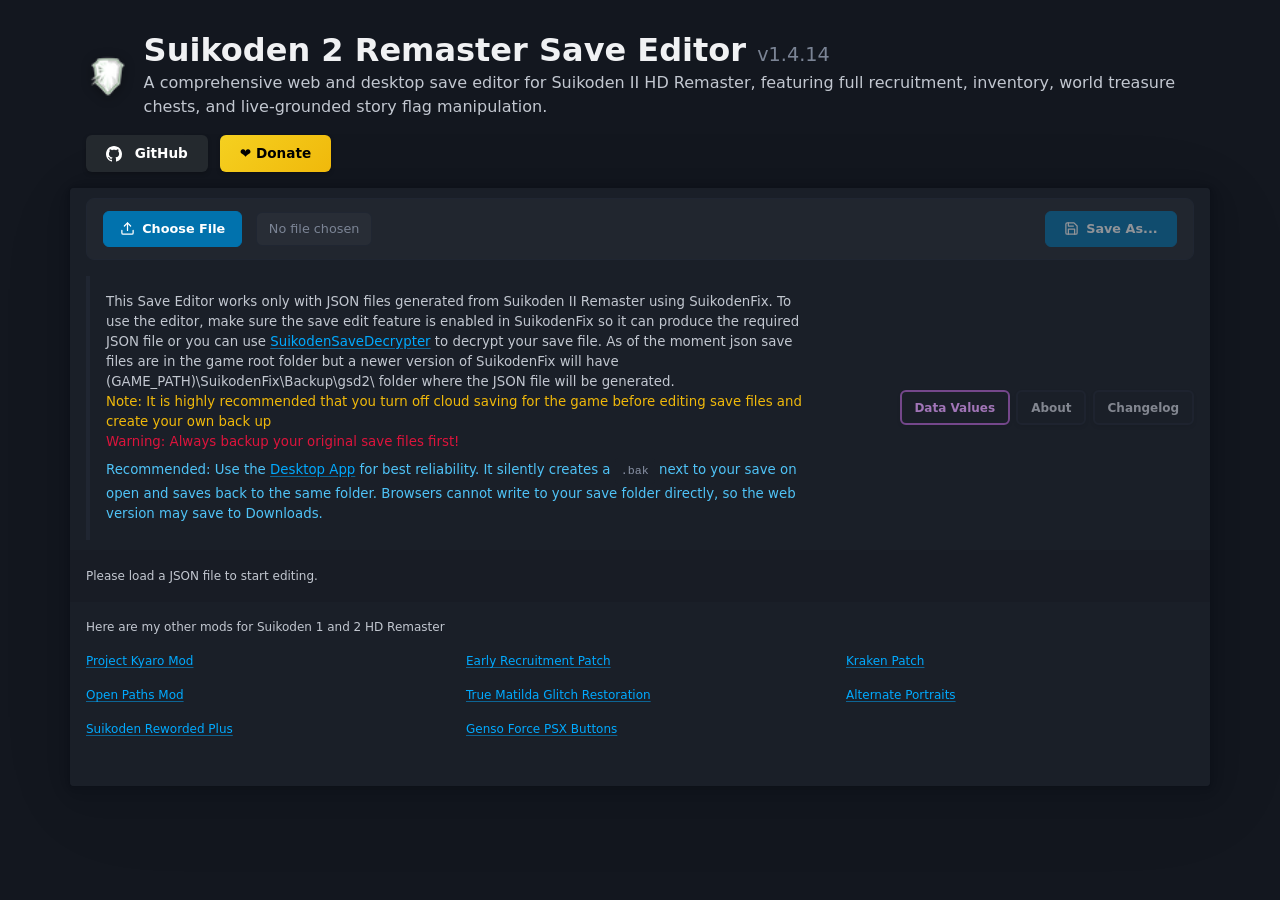
==== commit 0758267c: "Update app description to reflect full suite capabilities" ====
--- a/index.html
+++ b/index.html
@@ -11,7 +11,7 @@
   <!-- Primary Meta Tags -->
   <title>SuiSaveEditor - Suikoden II HD Remaster Save Editor</title>
   <meta name="title" content="SuiSaveEditor - Suikoden II HD Remaster Save Editor" />
-  <meta name="description" content="A minimal, static web-based GUI for editing Suikoden II HD Remaster JSON save files. Edit character stats, equipment, runes, recruitment flags, and manage inventories." />
+  <meta name="description" content="A comprehensive web and desktop save editor for Suikoden II HD Remaster, featuring full recruitment, inventory, world treasure chests, and live-grounded story flag manipulation." />
   <meta name="keywords" content="Suikoden 2, Suikoden II, HD Remaster, save editor, JSON editor, game save, character editor, SuikodenFix, Suikoden save file" />
   <meta name="author" content="faospark" />
   <meta name="robots" content="index, follow" />
@@ -21,7 +21,7 @@
   <meta property="og:type" content="website" />
   <meta property="og:url" content="https://faospark.github.io/suisaveeditor/" />
   <meta property="og:title" content="SuiSaveEditor - Suikoden II HD Remaster Save Editor" />
-  <meta property="og:description" content="A minimal, static web-based GUI for editing Suikoden II HD Remaster JSON save files. Edit character stats, equipment, runes, recruitment flags, and manage inventories." />
+  <meta property="og:description" content="A comprehensive web and desktop save editor for Suikoden II HD Remaster, featuring full recruitment, inventory, world treasure chests, and live-grounded story flag manipulation." />
   <meta property="og:image" content="https://faospark.github.io/suisaveeditor/image/preview.png" />
   <meta property="og:site_name" content="SuiSaveEditor" />
 
@@ -29,7 +29,7 @@
   <meta property="twitter:card" content="summary_large_image" />
   <meta property="twitter:url" content="https://faospark.github.io/suisaveeditor/" />
   <meta property="twitter:title" content="SuiSaveEditor - Suikoden II HD Remaster Save Editor" />
-  <meta property="twitter:description" content="A minimal, static web-based GUI for editing Suikoden II HD Remaster JSON save files. Edit character stats, equipment, runes, recruitment flags, and manage inventories." />
+  <meta property="twitter:description" content="A comprehensive web and desktop save editor for Suikoden II HD Remaster, featuring full recruitment, inventory, world treasure chests, and live-grounded story flag manipulation." />
   <meta property="twitter:image" content="https://faospark.github.io/suisaveeditor/image/preview.png" />
 
   <!-- GitHub Repository -->
@@ -48,7 +48,7 @@
           <img src="./public/favicon.png" alt="Bright Shield Rune" width="44" height="44" style="border-radius: 8px; filter: drop-shadow(0 2px 6px rgba(0,0,0,0.4)); flex-shrink: 0;" />
           <div>
             <h1 style="margin-bottom: 0.2rem;">Suikoden 2 Remaster Save Editor <span id="app-version" style="font-size: 0.6em; color: var(--pico-muted-color); font-weight: normal;"></span></h1>
-            <p style="margin: 0;">A minimal, static web-based GUI for editing Suikoden II HD Remaster JSON save files decrypted by SuikodenFix.</p>
+            <p style="margin: 0;">A comprehensive web and desktop save editor for Suikoden II HD Remaster, featuring full recruitment, inventory, world treasure chests, and live-grounded story flag manipulation.</p>
           </div>
         </div>
         <div style="display: flex; gap: 0.75rem; align-items: center;">
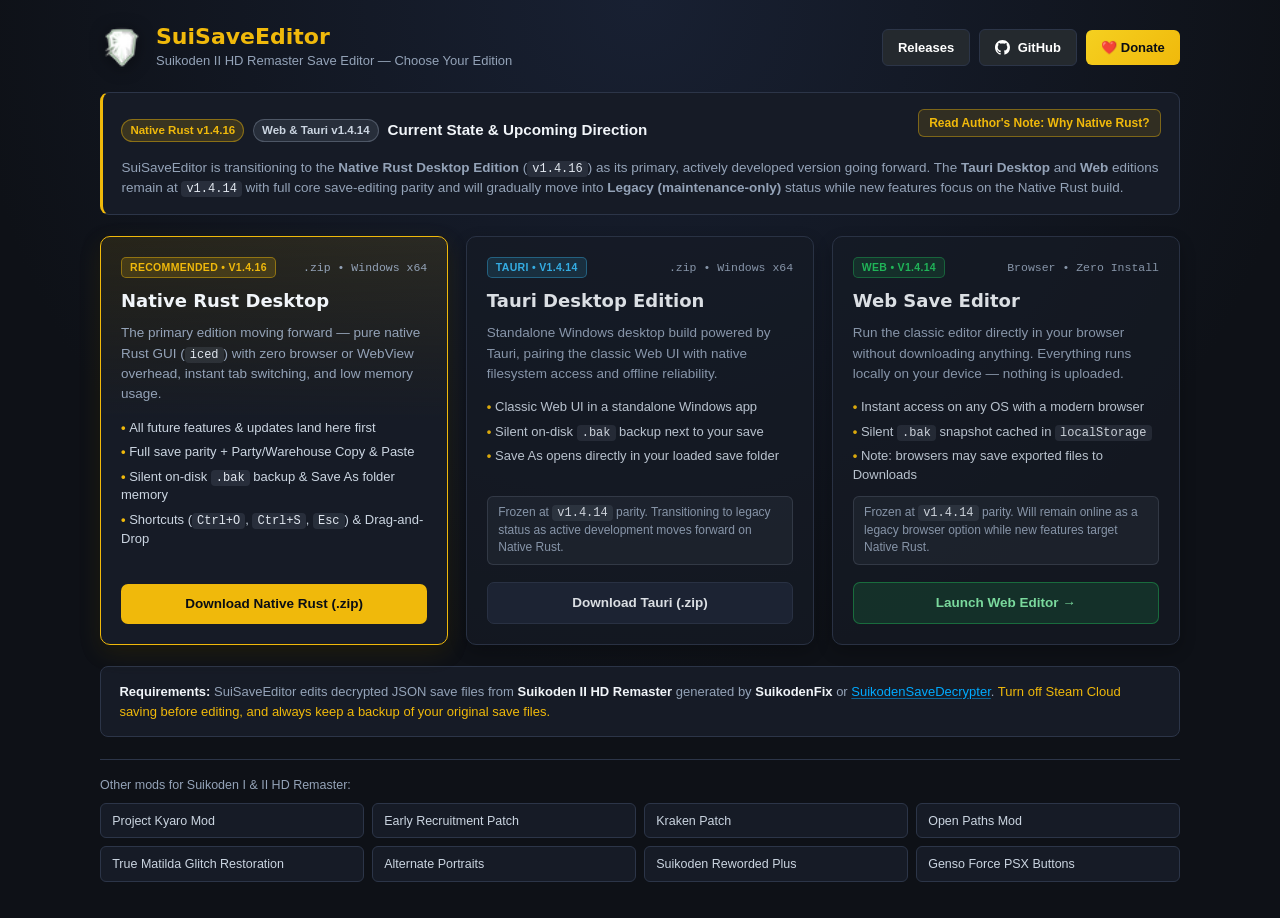
==== commit 6c1fc9a2: "v1.4.16: Native Rust Desktop Edition, 3-edition landing page, and release zip builder" ====
--- a/index.html
+++ b/index.html
@@ -9,10 +9,10 @@
   <meta name="viewport" content="width=device-width, initial-scale=1.0" />
 
   <!-- Primary Meta Tags -->
-  <title>SuiSaveEditor - Suikoden II HD Remaster Save Editor</title>
-  <meta name="title" content="SuiSaveEditor - Suikoden II HD Remaster Save Editor" />
-  <meta name="description" content="A comprehensive web and desktop save editor for Suikoden II HD Remaster, featuring full recruitment, inventory, world treasure chests, and live-grounded story flag manipulation." />
-  <meta name="keywords" content="Suikoden 2, Suikoden II, HD Remaster, save editor, JSON editor, game save, character editor, SuikodenFix, Suikoden save file" />
+  <title>SuiSaveEditor — Suikoden II HD Remaster Save Editor</title>
+  <meta name="title" content="SuiSaveEditor — Suikoden II HD Remaster Save Editor" />
+  <meta name="description" content="Choose your edition of SuiSaveEditor for Suikoden II HD Remaster: Native Rust Desktop, Tauri Desktop, or Instant Web Editor." />
+  <meta name="keywords" content="Suikoden 2, Suikoden II, HD Remaster, save editor, JSON editor, game save, character editor, SuikodenFix" />
   <meta name="author" content="faospark" />
   <meta name="robots" content="index, follow" />
   <link rel="canonical" href="https://faospark.github.io/suisaveeditor/" />
@@ -20,152 +20,735 @@
   <!-- Open Graph / Facebook -->
   <meta property="og:type" content="website" />
   <meta property="og:url" content="https://faospark.github.io/suisaveeditor/" />
-  <meta property="og:title" content="SuiSaveEditor - Suikoden II HD Remaster Save Editor" />
-  <meta property="og:description" content="A comprehensive web and desktop save editor for Suikoden II HD Remaster, featuring full recruitment, inventory, world treasure chests, and live-grounded story flag manipulation." />
+  <meta property="og:title" content="SuiSaveEditor — Suikoden II HD Remaster Save Editor" />
+  <meta property="og:description" content="Choose your edition of SuiSaveEditor for Suikoden II HD Remaster: Native Rust Desktop, Tauri Desktop, or Instant Web Editor." />
   <meta property="og:image" content="https://faospark.github.io/suisaveeditor/image/preview.png" />
   <meta property="og:site_name" content="SuiSaveEditor" />
 
   <!-- Twitter -->
   <meta property="twitter:card" content="summary_large_image" />
   <meta property="twitter:url" content="https://faospark.github.io/suisaveeditor/" />
-  <meta property="twitter:title" content="SuiSaveEditor - Suikoden II HD Remaster Save Editor" />
-  <meta property="twitter:description" content="A comprehensive web and desktop save editor for Suikoden II HD Remaster, featuring full recruitment, inventory, world treasure chests, and live-grounded story flag manipulation." />
+  <meta property="twitter:title" content="SuiSaveEditor — Suikoden II HD Remaster Save Editor" />
+  <meta property="twitter:description" content="Choose your edition of SuiSaveEditor for Suikoden II HD Remaster: Native Rust Desktop, Tauri Desktop, or Instant Web Editor." />
   <meta property="twitter:image" content="https://faospark.github.io/suisaveeditor/image/preview.png" />
 
-  <!-- GitHub Repository -->
-  <link rel="alternate" type="application/json" href="https://github.com/faospark/suisaveeditor" />
-
   <link rel="stylesheet" href="./css/pico.css">
-  <link rel="stylesheet" href="./src/style.css">
+  <style>
+    :root {
+      --bg-base: #0e1117;
+      --bg-surface: #161b26;
+      --bg-elevated: #1e2536;
+      --border-subtle: #2c3548;
+      --border-gold: #b88f29;
+      --accent-gold: #f0b90b;
+      --accent-cyan: #38bdf8;
+      --accent-green: #22c55e;
+      --text-primary: #f1f5f9;
+      --text-muted: #94a3b8;
+    }
+
+    html {
+      font-size: 16px;
+    }
+
+    body {
+      background: radial-gradient(circle at top center, #182032 0%, var(--bg-base) 60%);
+      color: var(--text-primary);
+      min-height: 100vh;
+      font-size: 14px;
+      line-height: 1.5;
+      font-family: -apple-system, BlinkMacSystemFont, "Segoe UI", Roboto, sans-serif;
+    }
+
+    code {
+      padding: 1px 5px;
+      font-size: 12px;
+      border-radius: 4px;
+      background: rgba(148, 163, 184, 0.14);
+      color: #e2e8f0;
+    }
+
+    .landing-wrap {
+      max-width: 1120px;
+      margin: 0 auto;
+      padding: 1.5rem 1.25rem 2.25rem;
+    }
+
+    .top-nav {
+      display: flex;
+      justify-content: space-between;
+      align-items: center;
+      flex-wrap: wrap;
+      gap: 0.85rem;
+      margin-bottom: 1.35rem;
+    }
+
+    .brand {
+      display: flex;
+      align-items: center;
+      gap: 0.75rem;
+    }
+
+    .brand img {
+      width: 44px;
+      height: 44px;
+      border-radius: 9px;
+      filter: drop-shadow(0 2px 8px rgba(0, 0, 0, 0.5));
+    }
+
+    .brand-title {
+      margin: 0;
+      font-size: 22px;
+      font-weight: 700;
+      color: var(--accent-gold);
+      line-height: 1.15;
+    }
+
+    .brand-sub {
+      margin: 2px 0 0;
+      font-size: 13px;
+      color: var(--text-muted);
+    }
+
+    .nav-actions {
+      display: flex;
+      gap: 0.55rem;
+      align-items: center;
+    }
+
+    .nav-btn {
+      display: inline-flex;
+      align-items: center;
+      gap: 0.45rem;
+      padding: 0.48rem 0.95rem;
+      border-radius: 6px;
+      font-size: 13px;
+      font-weight: 600;
+      text-decoration: none;
+      transition: transform 0.15s ease, box-shadow 0.15s ease;
+      white-space: nowrap;
+    }
+
+    .nav-btn:hover {
+      transform: translateY(-1px);
+    }
+
+    .nav-btn-gh {
+      background: #24292e;
+      color: #fff;
+      border: 1px solid var(--border-subtle);
+    }
+
+    .nav-btn-donate {
+      background: linear-gradient(135deg, #f5d020 0%, #f0b90b 100%);
+      color: #0b0e14;
+      font-weight: 700;
+    }
+
+    .status-banner {
+      background: var(--bg-surface);
+      border: 1px solid var(--border-subtle);
+      border-left: 3px solid var(--accent-gold);
+      border-radius: 9px;
+      padding: 0.95rem 1.15rem;
+      margin-bottom: 1.35rem;
+    }
+
+    .status-banner-head {
+      display: flex;
+      align-items: center;
+      flex-wrap: wrap;
+      gap: 0.55rem;
+      margin-bottom: 0.35rem;
+    }
+
+    .note-trigger-btn {
+      margin-left: auto;
+      display: inline-flex;
+      align-items: center;
+      gap: 0.35rem;
+      padding: 4px 10px;
+      border-radius: 6px;
+      font-size: 12px;
+      font-weight: 600;
+      background: rgba(240, 185, 11, 0.12);
+      color: var(--accent-gold);
+      border: 1px solid rgba(240, 185, 11, 0.4);
+      cursor: pointer;
+      transition: background 0.15s ease, transform 0.15s ease;
+    }
+
+    .note-trigger-btn:hover {
+      background: rgba(240, 185, 11, 0.22);
+      transform: translateY(-1px);
+    }
+
+    dialog.author-modal {
+      padding: 1.25rem;
+      margin: 0;
+      border: none;
+      border-radius: 0;
+      background: rgba(6, 9, 15, 0.72);
+      backdrop-filter: blur(4px);
+      color: var(--text-primary);
+      width: 100vw;
+      height: 100vh;
+      max-width: 100vw;
+      max-height: 100vh;
+      align-items: center;
+      justify-content: center;
+    }
+
+    dialog.author-modal[open] {
+      display: flex;
+    }
+
+    dialog.author-modal::backdrop {
+      background: transparent;
+    }
+
+    .author-modal-inner {
+      display: flex;
+      flex-direction: column;
+      width: 100%;
+      max-width: 640px;
+      max-height: 82vh;
+      background: var(--bg-surface);
+      border: 1.5px solid var(--border-gold);
+      border-radius: 12px;
+      overflow: hidden;
+      box-shadow: 0 20px 55px rgba(0, 0, 0, 0.75);
+    }
+
+    .author-modal-header {
+      display: flex;
+      align-items: center;
+      justify-content: space-between;
+      gap: 1rem;
+      padding: 1rem 1.25rem;
+      border-bottom: 1px solid var(--border-subtle);
+      background: var(--bg-elevated);
+    }
+
+    .author-modal-header h3 {
+      margin: 0;
+      font-size: 16px;
+      color: var(--accent-gold);
+    }
+
+    .author-modal-close {
+      background: transparent;
+      border: 1px solid var(--border-subtle);
+      color: var(--text-muted);
+      border-radius: 6px;
+      padding: 2px 9px;
+      font-size: 16px;
+      line-height: 1.2;
+      cursor: pointer;
+      margin: 0;
+      width: auto;
+    }
+
+    .author-modal-close:hover {
+      color: var(--text-primary);
+      border-color: var(--border-gold);
+    }
+
+    .author-modal-body {
+      padding: 1.2rem 1.35rem;
+      overflow-y: auto;
+      display: flex;
+      flex-direction: column;
+      gap: 0.85rem;
+      font-size: 13.5px;
+      line-height: 1.6;
+      color: #cbd5e1;
+    }
+
+    .author-modal-body p {
+      margin: 0;
+      color: #cbd5e1;
+    }
+
+    .author-modal-body h4 {
+      margin: 0.35rem 0 -0.35rem;
+      font-size: 14px;
+      color: var(--text-primary);
+    }
+
+    .author-modal-footer {
+      display: flex;
+      justify-content: space-between;
+      align-items: center;
+      padding: 0.85rem 1.25rem;
+      border-top: 1px solid var(--border-subtle);
+      background: var(--bg-elevated);
+      font-size: 12px;
+      color: var(--text-muted);
+    }
+
+    .author-modal-done {
+      background: var(--accent-gold);
+      color: #0b0e14;
+      border: none;
+      border-radius: 6px;
+      padding: 6px 16px;
+      font-size: 13px;
+      font-weight: 700;
+      cursor: pointer;
+      margin: 0;
+      width: auto;
+    }
+
+    .version-pill {
+      display: inline-block;
+      padding: 2px 8px;
+      border-radius: 999px;
+      font-size: 11.5px;
+      font-weight: 700;
+      background: rgba(240, 185, 11, 0.16);
+      color: var(--accent-gold);
+      border: 1px solid rgba(240, 185, 11, 0.45);
+    }
+
+    .status-banner p {
+      margin: 0;
+      font-size: 13.5px;
+      color: var(--text-muted);
+      line-height: 1.5;
+    }
+
+    .editions-grid {
+      display: grid;
+      grid-template-columns: repeat(3, minmax(0, 1fr));
+      gap: 1.1rem;
+      margin-bottom: 1.35rem;
+    }
+
+    @media (max-width: 920px) {
+      .editions-grid {
+        grid-template-columns: 1fr;
+      }
+    }
+
+    .edition-card {
+      background: var(--bg-surface);
+      border: 1px solid var(--border-subtle);
+      border-radius: 10px;
+      padding: 1.2rem 1.25rem;
+      margin: 0;
+      display: flex;
+      flex-direction: column;
+      gap: 0.7rem;
+      box-shadow: 0 6px 18px rgba(0, 0, 0, 0.28);
+      transition: border-color 0.2s ease, transform 0.15s ease;
+    }
+
+    .edition-card:hover {
+      border-color: rgba(240, 185, 11, 0.55);
+      transform: translateY(-2px);
+    }
+
+    .edition-card.featured {
+      border: 1.5px solid var(--accent-gold);
+      background: linear-gradient(180deg, rgba(240, 185, 11, 0.10) 0%, var(--bg-surface) 45%);
+      box-shadow: 0 8px 24px rgba(240, 185, 11, 0.10), 0 6px 18px rgba(0, 0, 0, 0.35);
+    }
+
+    .edition-card.legacy {
+      opacity: 0.9;
+      border-color: var(--border-subtle);
+      background: rgba(22, 27, 38, 0.78);
+    }
+
+    .edition-card.legacy:hover {
+      opacity: 1;
+    }
+
+    .legacy-note {
+      font-size: 12px;
+      color: var(--text-muted);
+      background: rgba(148, 163, 184, 0.08);
+      border: 1px solid rgba(148, 163, 184, 0.2);
+      border-radius: 6px;
+      padding: 0.45rem 0.65rem;
+      margin: 0;
+      line-height: 1.45;
+    }
+
+    .edition-badges {
+      display: flex;
+      align-items: center;
+      justify-content: space-between;
+      gap: 0.4rem;
+    }
+
+    .badge {
+      display: inline-block;
+      font-size: 10.5px;
+      font-weight: 700;
+      letter-spacing: 0.03em;
+      text-transform: uppercase;
+      padding: 2px 8px;
+      border-radius: 5px;
+      white-space: nowrap;
+    }
+
+    .badge-gold {
+      background: rgba(240, 185, 11, 0.16);
+      color: var(--accent-gold);
+      border: 1px solid rgba(240, 185, 11, 0.45);
+    }
+
+    .badge-cyan {
+      background: rgba(56, 189, 248, 0.14);
+      color: var(--accent-cyan);
+      border: 1px solid rgba(56, 189, 248, 0.4);
+    }
+
+    .badge-green {
+      background: rgba(34, 197, 94, 0.14);
+      color: var(--accent-green);
+      border: 1px solid rgba(34, 197, 94, 0.4);
+    }
+
+    .edition-format {
+      font-size: 11.5px;
+      color: var(--text-muted);
+      font-family: ui-monospace, SFMono-Regular, Consolas, monospace;
+      white-space: nowrap;
+    }
+
+    .edition-card h2 {
+      margin: 0;
+      font-size: 18px;
+      font-weight: 700;
+      color: var(--text-primary);
+      line-height: 1.25;
+    }
+
+    .edition-desc {
+      margin: 0;
+      font-size: 13.5px;
+      color: var(--text-muted);
+      line-height: 1.5;
+    }
+
+    ul.feature-list {
+      list-style: none !important;
+      padding: 0;
+      margin: 0.2rem 0 auto;
+      display: flex;
+      flex-direction: column;
+      gap: 0.35rem;
+      font-size: 13px;
+      color: #cbd5e1;
+    }
+
+    ul.feature-list li {
+      list-style: none !important;
+      margin: 0;
+      padding: 0;
+      line-height: 1.45;
+    }
+
+    ul.feature-list li::before {
+      content: "• ";
+      color: var(--accent-gold);
+      font-weight: 700;
+    }
+
+    .card-cta {
+      display: block;
+      text-align: center;
+      padding: 0.62rem 0.95rem;
+      border-radius: 7px;
+      font-weight: 700;
+      font-size: 13.5px;
+      text-decoration: none;
+      margin-top: 0.4rem;
+      transition: filter 0.15s ease, transform 0.15s ease;
+    }
+
+    .card-cta:hover {
+      filter: brightness(1.08);
+      transform: translateY(-1px);
+    }
+
+    .cta-primary {
+      background: var(--accent-gold);
+      color: #0b0e14;
+    }
+
+    .cta-secondary {
+      background: var(--bg-elevated);
+      color: var(--text-primary);
+      border: 1px solid var(--border-subtle);
+    }
+
+    .cta-web {
+      background: rgba(34, 197, 94, 0.16);
+      color: #86efac;
+      border: 1px solid rgba(34, 197, 94, 0.45);
+    }
+
+    .info-box {
+      background: var(--bg-surface);
+      border: 1px solid var(--border-subtle);
+      border-radius: 8px;
+      padding: 0.9rem 1.15rem;
+      margin-bottom: 1.35rem;
+      font-size: 13px;
+      color: var(--text-muted);
+      line-height: 1.55;
+    }
+
+    .info-box strong {
+      color: var(--text-primary);
+    }
+
+    .mods-footer {
+      border-top: 1px solid var(--border-subtle);
+      padding-top: 1rem;
+      font-size: 12.5px;
+      color: var(--text-muted);
+    }
+
+    ul.mods-grid {
+      list-style: none !important;
+      padding: 0;
+      margin: 0.55rem 0 0;
+      display: grid;
+      grid-template-columns: repeat(auto-fill, minmax(220px, 1fr));
+      gap: 0.5rem;
+    }
+
+    ul.mods-grid li {
+      list-style: none !important;
+      margin: 0;
+    }
+
+    ul.mods-grid a {
+      display: block;
+      padding: 0.45rem 0.7rem;
+      background: var(--bg-surface);
+      border: 1px solid var(--border-subtle);
+      border-radius: 6px;
+      color: #cbd5e1;
+      text-decoration: none;
+      font-size: 12.5px;
+    }
+
+    ul.mods-grid a:hover {
+      border-color: var(--border-gold);
+      color: var(--accent-gold);
+    }
+  </style>
 </head>
 
 <body>
-  <main class="container">
-    <header class="pads-1">
-
-      <div style="display: flex; justify-content: space-between; align-items: center; flex-wrap: wrap; gap: 1rem;">
-        <div style="display: flex; align-items: center; gap: 0.85rem;">
-          <img src="./public/favicon.png" alt="Bright Shield Rune" width="44" height="44" style="border-radius: 8px; filter: drop-shadow(0 2px 6px rgba(0,0,0,0.4)); flex-shrink: 0;" />
-          <div>
-            <h1 style="margin-bottom: 0.2rem;">Suikoden 2 Remaster Save Editor <span id="app-version" style="font-size: 0.6em; color: var(--pico-muted-color); font-weight: normal;"></span></h1>
-            <p style="margin: 0;">A comprehensive web and desktop save editor for Suikoden II HD Remaster, featuring full recruitment, inventory, world treasure chests, and live-grounded story flag manipulation.</p>
-          </div>
-        </div>
-        <div style="display: flex; gap: 0.75rem; align-items: center;">
-          <a href="https://github.com/faospark/suisaveeditor" target="_blank" rel="noopener noreferrer" style="display: inline-block; padding: 0.5rem 1.25rem; background: #24292e; color: #fff; text-decoration: none; border-radius: 6px; font-weight: 600; font-size: 0.85rem; box-shadow: 0 2px 4px rgba(0,0,0,0.2); transition: all 0.3s; white-space: nowrap;" onmouseover="this.style.transform='translateY(-2px)'; this.style.boxShadow='0 4px 8px rgba(0,0,0,0.3)';" onmouseout="this.style.transform='translateY(0)'; this.style.boxShadow='0 2px 4px rgba(0,0,0,0.2)';">
-            <svg style="width: 16px; height: 16px; vertical-align: middle; margin-right: 0.5rem;" fill="currentColor" viewBox="0 0 16 16">
-              <path d="M8 0C3.58 0 0 3.58 0 8c0 3.54 2.29 6.53 5.47 7.59.4.07.55-.17.55-.38 0-.19-.01-.82-.01-1.49-2.01.37-2.53-.49-2.69-.94-.09-.23-.48-.94-.82-1.13-.28-.15-.68-.52-.01-.53.63-.01 1.08.58 1.23.82.72 1.21 1.87.87 2.33.66.07-.52.28-.87.51-1.07-1.78-.2-3.64-.89-3.64-3.95 0-.87.31-1.59.82-2.15-.08-.2-.36-1.02.08-2.12 0 0 .67-.21 2.2.82.64-.18 1.32-.27 2-.27.68 0 1.36.09 2 .27 1.53-1.04 2.2-.82 2.2-.82.44 1.1.16 1.92.08 2.12.51.56.82 1.27.82 2.15 0 3.07-1.87 3.75-3.65 3.95.29.25.54.73.54 1.48 0 1.07-.01 1.93-.01 2.2 0 .21.15.46.55.38A8.013 8.013 0 0016 8c0-4.42-3.58-8-8-8z" />
-            </svg>
-            GitHub
-          </a>
-          <a href="https://paypal.me/thefaospark?country.x=PH&locale.x=en_US" target="_blank" rel="noopener noreferrer" style="display: inline-block; padding: 0.5rem 1.25rem; background: linear-gradient(135deg, #f5d020 0%, #f0b90b 100%); color: #000; text-decoration: none; border-radius: 6px; font-weight: 700; font-size: 0.85rem; box-shadow: 0 2px 4px rgba(0,0,0,0.2); transition: all 0.3s; white-space: nowrap;" onmouseover="this.style.transform='translateY(-2px)'; this.style.boxShadow='0 4px 8px rgba(0,0,0,0.3)';" onmouseout="this.style.transform='translateY(0)'; this.style.boxShadow='0 2px 4px rgba(0,0,0,0.2)';">
-            ❤️ Donate
-          </a>
+  <main class="landing-wrap">
+    <header class="top-nav">
+      <div class="brand">
+        <img src="./public/favicon.png" alt="Bright Shield Rune" width="48" height="48" />
+        <div>
+          <h1 class="brand-title">SuiSaveEditor</h1>
+          <p class="brand-sub">Suikoden II HD Remaster Save Editor — Choose Your Edition</p>
         </div>
       </div>
+      <div class="nav-actions">
+        <a href="https://github.com/faospark/suisaveeditor/releases" target="_blank" rel="noopener noreferrer" class="nav-btn nav-btn-gh">
+          Releases
+        </a>
+        <a href="https://github.com/faospark/suisaveeditor" target="_blank" rel="noopener noreferrer" class="nav-btn nav-btn-gh">
+          <svg width="15" height="15" fill="currentColor" viewBox="0 0 16 16">
+            <path d="M8 0C3.58 0 0 3.58 0 8c0 3.54 2.29 6.53 5.47 7.59.4.07.55-.17.55-.38 0-.19-.01-.82-.01-1.49-2.01.37-2.53-.49-2.69-.94-.09-.23-.48-.94-.82-1.13-.28-.15-.68-.52-.01-.53.63-.01 1.08.58 1.23.82.72 1.21 1.87.87 2.33.66.07-.52.28-.87.51-1.07-1.78-.2-3.64-.89-3.64-3.95 0-.87.31-1.59.82-2.15-.08-.2-.36-1.02.08-2.12 0 0 .67-.21 2.2.82.64-.18 1.32-.27 2-.27.68 0 1.36.09 2 .27 1.53-1.04 2.2-.82 2.2-.82.44 1.1.16 1.92.08 2.12.51.56.82 1.27.82 2.15 0 3.07-1.87 3.75-3.65 3.95.29.25.54.73.54 1.48 0 1.07-.01 1.93-.01 2.2 0 .21.15.46.55.38A8.013 8.013 0 0016 8c0-4.42-3.58-8-8-8z" />
+          </svg>
+          GitHub
+        </a>
+        <a href="https://paypal.me/thefaospark?country.x=PH&locale.x=en_US" target="_blank" rel="noopener noreferrer" class="nav-btn nav-btn-donate">
+          ❤️ Donate
+        </a>
+      </div>
     </header>
-    <article>
-      <header>
-        <div class="status-bar"></div>
-        <div class="file-action-bar">
-          <div class="file-action-left">
-            <input type="file" id="file-input" accept=".json" style="display: none;" />
-            <button type="button" class="file-upload-btn" id="file-upload-label" style="cursor: pointer; margin: 0;">
-              <svg width="15" height="15" viewBox="0 0 24 24" fill="none" stroke="currentColor" stroke-width="2" stroke-linecap="round" stroke-linejoin="round" style="vertical-align: middle; margin-right: 0.45rem;">
-                <path d="M21 15v4a2 2 0 0 1-2 2H5a2 2 0 0 1-2-2v-4"></path>
-                <polyline points="17 8 12 3 7 8"></polyline>
-                <line x1="12" y1="3" x2="12" y2="15"></line>
-              </svg>
-              <span>Choose File</span>
-            </button>
-            <div id="file-status-badge" class="file-status-badge">
-              <span class="file-status-text">No file chosen</span>
-            </div>
-          </div>
-          <div class="file-action-right">
-            <button id="save-btn" class="save-btn-action" disabled>
-              <svg width="15" height="15" viewBox="0 0 24 24" fill="none" stroke="currentColor" stroke-width="2" stroke-linecap="round" stroke-linejoin="round" style="vertical-align: middle; margin-right: 0.45rem;">
-                <path d="M19 21H5a2 2 0 0 1-2-2V5a2 2 0 0 1 2-2h11l5 5v11a2 2 0 0 1-2 2z"></path>
-                <polyline points="17 21 17 13 7 13 7 21"></polyline>
-                <polyline points="7 3 7 8 15 8"></polyline>
-              </svg>
-              Save As...
-            </button>
-          </div>
+
+    <section class="status-banner">
+      <div class="status-banner-head">
+        <span class="version-pill">Native Rust v1.4.16</span>
+        <span class="version-pill" style="background: rgba(148, 163, 184, 0.14); color: #cbd5e1; border-color: rgba(148, 163, 184, 0.35);">Web &amp; Tauri v1.4.14</span>
+        <strong style="color: var(--text-primary); font-size: 0.95rem;">Current State &amp; Upcoming Direction</strong>
+        <button type="button" id="open-author-note" class="note-trigger-btn">
+          Read Author's Note: Why Native Rust?
+        </button>
+      </div>
+      <p>
+        SuiSaveEditor is transitioning to the <strong>Native Rust Desktop Edition</strong> (<code>v1.4.16</code>) as its primary, actively developed version going forward.
+        The <strong>Tauri Desktop</strong> and <strong>Web</strong> editions remain at <code>v1.4.14</code> with full core save-editing parity and will gradually move into <strong>Legacy (maintenance-only)</strong> status while new features focus on the Native Rust build.
+      </p>
+    </section>
+
+    <section class="editions-grid">
+      <!-- Edition 1: Native Rust (Primary / Recommended) -->
+      <article class="edition-card featured">
+        <div class="edition-badges">
+          <span class="badge badge-gold">Recommended • v1.4.16</span>
+          <span class="edition-format">.zip • Windows x64</span>
         </div>
-        <div class="grid-12 d-grid">
-          <blockquote class="g-span-8" style="font-size: smaller; margin:0;">
-            This Save Editor works only with JSON files generated from Suikoden II Remaster using SuikodenFix. To use the editor, make sure the save edit feature is enabled in SuikodenFix so it can produce the required JSON file or you can use <a href="https://github.com/d3xMachina/SuikodenSaveDecrypter">SuikodenSaveDecrypter</a> to decrypt your save file. As of the moment json save files are in the game root folder but a newer version of SuikodenFix will have (GAME_PATH)\SuikodenFix\Backup\gsd2\ folder where the JSON file will be generated.
-            <p style="margin: 0; color: #f0b90b;">Note: It is highly recommended that you turn off cloud saving for the game before editing save files and create your own back up</p>
-            <p style="margin: 0; color: crimson;">Warning: Always backup your original save files first!</p><p class="desktop-app-notice" style="margin: 0.4rem 0 0 0; color: #4fc3f7;">Recommended: Use the <a href="https://github.com/faospark/suisaveeditor/releases" target="_blank" rel="noopener noreferrer">Desktop App</a> for best reliability. It silently creates a <code>.bak</code> next to your save on open and saves back to the same folder. Browsers cannot write to your save folder directly, so the web version may save to Downloads.</p>
-          </blockquote>
-          <div class="g-span-4">
-            <div class="tabs-right" style="display: flex; align-items: center; justify-content: end; height: 100%;"><button class="tab-button outline data-values-tab" id="tab-data-values" data-tab-name="Data Values">Data Values</button><button class="tab-button outline about-tab" id="tab-about" data-tab-name="About">About</button><button class="tab-button outline changelog-tab" id="tab-changelog" data-tab-name="Changelog">Changelog</button></div>
-          </div>
+        <h2>Native Rust Desktop</h2>
+        <p class="edition-desc">
+          The primary edition moving forward — pure native Rust GUI (<code>iced</code>) with zero browser or WebView overhead, instant tab switching, and low memory usage.
+        </p>
+        <ul class="feature-list">
+          <li>All future features &amp; updates land here first</li>
+          <li>Full save parity + Party/Warehouse Copy &amp; Paste</li>
+          <li>Silent on-disk <code>.bak</code> backup &amp; Save As folder memory</li>
+          <li>Shortcuts (<code>Ctrl+O</code>, <code>Ctrl+S</code>, <code>Esc</code>) &amp; Drag-and-Drop</li>
+        </ul>
+        <a href="https://github.com/faospark/suisaveeditor/releases/latest/download/SuiSaveEditor-Rust-win64.zip" class="card-cta cta-primary">
+          Download Native Rust (.zip)
+        </a>
+      </article>
+
+      <!-- Edition 2: Tauri Desktop (Transitioning to Legacy) -->
+      <article class="edition-card legacy">
+        <div class="edition-badges">
+          <span class="badge badge-cyan">Tauri • v1.4.14</span>
+          <span class="edition-format">.zip • Windows x64</span>
         </div>
-      </header>
-      <div id="editor-tabs">
+        <h2>Tauri Desktop Edition</h2>
+        <p class="edition-desc">
+          Standalone Windows desktop build powered by Tauri, pairing the classic Web UI with native filesystem access and offline reliability.
+        </p>
+        <ul class="feature-list">
+          <li>Classic Web UI in a standalone Windows app</li>
+          <li>Silent on-disk <code>.bak</code> backup next to your save</li>
+          <li>Save As opens directly in your loaded save folder</li>
+        </ul>
+        <p class="legacy-note">
+          Frozen at <code>v1.4.14</code> parity. Transitioning to legacy status as active development moves forward on Native Rust.
+        </p>
+        <a href="https://github.com/faospark/suisaveeditor/releases/latest/download/SuiSaveEditor-Tauri-win64.zip" class="card-cta cta-secondary">
+          Download Tauri (.zip)
+        </a>
+      </article>
+
+      <!-- Edition 3: Web Edition (Transitioning to Legacy) -->
+      <article class="edition-card legacy">
+        <div class="edition-badges">
+          <span class="badge badge-green">Web • v1.4.14</span>
+          <span class="edition-format">Browser • Zero Install</span>
+        </div>
+        <h2>Web Save Editor</h2>
+        <p class="edition-desc">
+          Run the classic editor directly in your browser without downloading anything. Everything runs locally on your device — nothing is uploaded.
+        </p>
+        <ul class="feature-list">
+          <li>Instant access on any OS with a modern browser</li>
+          <li>Silent <code>.bak</code> snapshot cached in <code>localStorage</code></li>
+          <li>Note: browsers may save exported files to Downloads</li>
+        </ul>
+        <p class="legacy-note">
+          Frozen at <code>v1.4.14</code> parity. Will remain online as a legacy browser option while new features target Native Rust.
+        </p>
+        <a href="./editor.html" class="card-cta cta-web">
+          Launch Web Editor &rarr;
+        </a>
+      </article>
+    </section>
+
+    <section class="info-box">
+      <strong>Requirements:</strong> SuiSaveEditor edits decrypted JSON save files from <strong>Suikoden II HD Remaster</strong> generated by <strong>SuikodenFix</strong> or <a href="https://github.com/d3xMachina/SuikodenSaveDecrypter" target="_blank" rel="noopener noreferrer">SuikodenSaveDecrypter</a>.
+      <span style="color: var(--accent-gold);">Turn off Steam Cloud saving before editing, and always keep a backup of your original save files.</span>
+    </section>
+
+    <footer class="mods-footer">
+      <div>Other mods for Suikoden I &amp; II HD Remaster:</div>
+      <ul class="mods-grid">
+        <li><a href="https://www.nexusmods.com/suikoden1and2hdremaster/mods/6" target="_blank" rel="noopener noreferrer">Project Kyaro Mod</a></li>
+        <li><a href="https://www.nexusmods.com/suikoden1and2hdremaster/mods/16" target="_blank" rel="noopener noreferrer">Early Recruitment Patch</a></li>
+        <li><a href="https://www.nexusmods.com/suikoden1and2hdremaster/mods/18" target="_blank" rel="noopener noreferrer">Kraken Patch</a></li>
+        <li><a href="https://www.nexusmods.com/suikoden1and2hdremaster/mods/17" target="_blank" rel="noopener noreferrer">Open Paths Mod</a></li>
+        <li><a href="https://www.nexusmods.com/suikoden1and2hdremaster/mods/14" target="_blank" rel="noopener noreferrer">True Matilda Glitch Restoration</a></li>
+        <li><a href="https://www.nexusmods.com/suikoden1and2hdremaster/mods/12" target="_blank" rel="noopener noreferrer">Alternate Portraits</a></li>
+        <li><a href="https://www.nexusmods.com/suikoden1and2hdremaster/mods/5" target="_blank" rel="noopener noreferrer">Suikoden Reworded Plus</a></li>
+        <li><a href="https://www.nexusmods.com/suikoden1and2hdremaster/mods/2" target="_blank" rel="noopener noreferrer">Genso Force PSX Buttons</a></li>
+      </ul>
+    </footer>
+  </main>
+
+  <dialog id="author-note-modal" class="author-modal">
+    <div class="author-modal-inner">
+      <div class="author-modal-header">
+        <h3>Why Native Rust? — A Note from the Author</h3>
+        <button type="button" id="close-author-note-x" class="author-modal-close" aria-label="Close">&times;</button>
       </div>
-      <section id="editor-container">
-        <div id="tab-panels-container" class="tab-content">
-          <p>Please load a JSON file to start editing.</p>
-        </div>
-      </section>
-      <footer class="pads-1 b2">
-        <div style="font-size: .75rem;">
-          <p> Here are my other mods for Suikoden 1 and 2 HD Remaster</p>
-          <ul class="tiles tiles-manage mods d-grid ls-none g-3-col">
-            <li class="mod-tile" id="editable-mod-7402-6">
-              <a href="https://www.nexusmods.com/suikoden1and2hdremaster/mods/6">Project Kyaro Mod</a>
-            </li>
-            <li class="mod-tile" id="editable-mod-7402-16">
-              <a href="https://www.nexusmods.com/suikoden1and2hdremaster/mods/16">Early Recruitment Patch</a>
-            </li>
-            <li class="mod-tile" id="editable-mod-7402-18">
-              <a href="https://www.nexusmods.com/suikoden1and2hdremaster/mods/18">Kraken Patch</a>
-            </li>
-            <li class="mod-tile" id="editable-mod-7402-17">
-              <a href="https://www.nexusmods.com/suikoden1and2hdremaster/mods/17">Open Paths Mod</a>
-            </li>
-            <li class="mod-tile" id="editable-mod-7402-14">
-              <a href="https://www.nexusmods.com/suikoden1and2hdremaster/mods/14">True Matilda Glitch Restoration</a>
-            </li>
-            <li class="mod-tile" id="editable-mod-7402-12">
-              <a href="https://www.nexusmods.com/suikoden1and2hdremaster/mods/12">Alternate Portraits</a>
-            </li>
-            <li class="mod-tile" id="editable-mod-7402-5">
-              <a href="https://www.nexusmods.com/suikoden1and2hdremaster/mods/5">Suikoden Reworded Plus</a>
-            </li>
-            <li class="mod-tile" id="editable-mod-7402-2">
-              <a href="https://www.nexusmods.com/suikoden1and2hdremaster/mods/2">Genso Force PSX Buttons</a>
-            </li>
-          </ul>
-        </div>
-      </footer>
-    </article>
-
-  </main>
+      <div class="author-modal-body">
+        <p>
+          I wanted to share a quick, honest explanation of why SuiSaveEditor is moving toward a <strong>Native Rust</strong> desktop app instead of staying purely web-based.
+        </p>
+
+        <h4>From Hand-Built Web Editor to Tauri</h4>
+        <p>
+          Almost the entire Web Save Editor was built by hand — the game research, the save-structure mapping, the manual coding, even picking the CSS framework. After accomplishing a lot with the web version, I packaged a <strong>Tauri</strong> desktop build to work around browser restrictions. While Tauri solved a few pain points, at the end of the day it is still the web editor wrapped in an executable — there are still native Windows capabilities that a web wrapper just isn't built for.
+        </p>
+
+        <h4>Moving to Native Rust (with Transparency About AI)</h4>
+        <p>
+          With AI assistance, I ported the editor into a pure <strong>Native Rust</strong> application. I want to be completely upfront about that: when you already know the domain and exactly what needs to be built, pairing Rust with AI assistance makes it possible to build fast, reliable native software at a pace that would otherwise take forever. If anyone wants to judge that, that's fine — what matters to me is delivering a genuinely better tool.
+        </p>
+
+        <h4>Reaching Maturity &amp; What's Next</h4>
+        <p>
+          A save editor doesn't grow forever — every project like this eventually reaches maturity and feature saturation, and SuiSaveEditor is getting close to that finish line. The remaining major features I want to build simply aren't practical in a browser:
+        </p>
+        <ul class="feature-list">
+          <li><strong>Built-in native save decryption &amp; conversion</strong> — so you can edit saves directly without needing SuikodenFix or an external decrypter first.</li>
+          <li><strong>Automatic game &amp; save folder detection</strong> on Windows — less manual hunting for files, smoother backups, and cleaner workflow.</li>
+        </ul>
+        <p>
+          At the end of the day, this is the kind of tool you'll revisit whenever you start a fresh playthrough of Suikoden II. Before development wraps up, I want to leave you with a fast, polished, truly native Windows experience.
+        </p>
+        <p>
+          Thank you for using and supporting SuiSaveEditor — I hope you appreciate it for what it is and enjoy the native edition!
+        </p>
+      </div>
+      <div class="author-modal-footer">
+        <span>— faospark</span>
+        <button type="button" id="close-author-note-btn" class="author-modal-done">Close</button>
+      </div>
+    </div>
+  </dialog>
+
   <script>
-    // Decommission legacy Service Workers & purge caches to ensure immediate web updates
-    // For 100% full offline usage, use the official standalone Tauri desktop version
+    const authorModal = document.getElementById('author-note-modal');
+    const openAuthorBtn = document.getElementById('open-author-note');
+    const closeAuthorX = document.getElementById('close-author-note-x');
+    const closeAuthorBtn = document.getElementById('close-author-note-btn');
+
+    if (authorModal && openAuthorBtn) {
+      openAuthorBtn.addEventListener('click', () => authorModal.showModal());
+      closeAuthorX?.addEventListener('click', () => authorModal.close());
+      closeAuthorBtn?.addEventListener('click', () => authorModal.close());
+      authorModal.addEventListener('click', (e) => {
+        if (e.target === authorModal) authorModal.close();
+      });
+    }
+
     if ('serviceWorker' in navigator) {
       navigator.serviceWorker.getRegistrations().then((registrations) => {
         for (const registration of registrations) {
           registration.unregister();
-          console.log('🧹 Unregistered legacy Service Worker:', registration.scope);
         }
       });
       if ('caches' in window) {
         caches.keys().then((keys) => {
           for (const key of keys) {
             caches.delete(key);
-            console.log('🧹 Purged cache:', key);
           }
         });
       }
     }
   </script>
-  <script type="module" src="./src/main.js"></script>
 </body>
 
-</html>+</html>
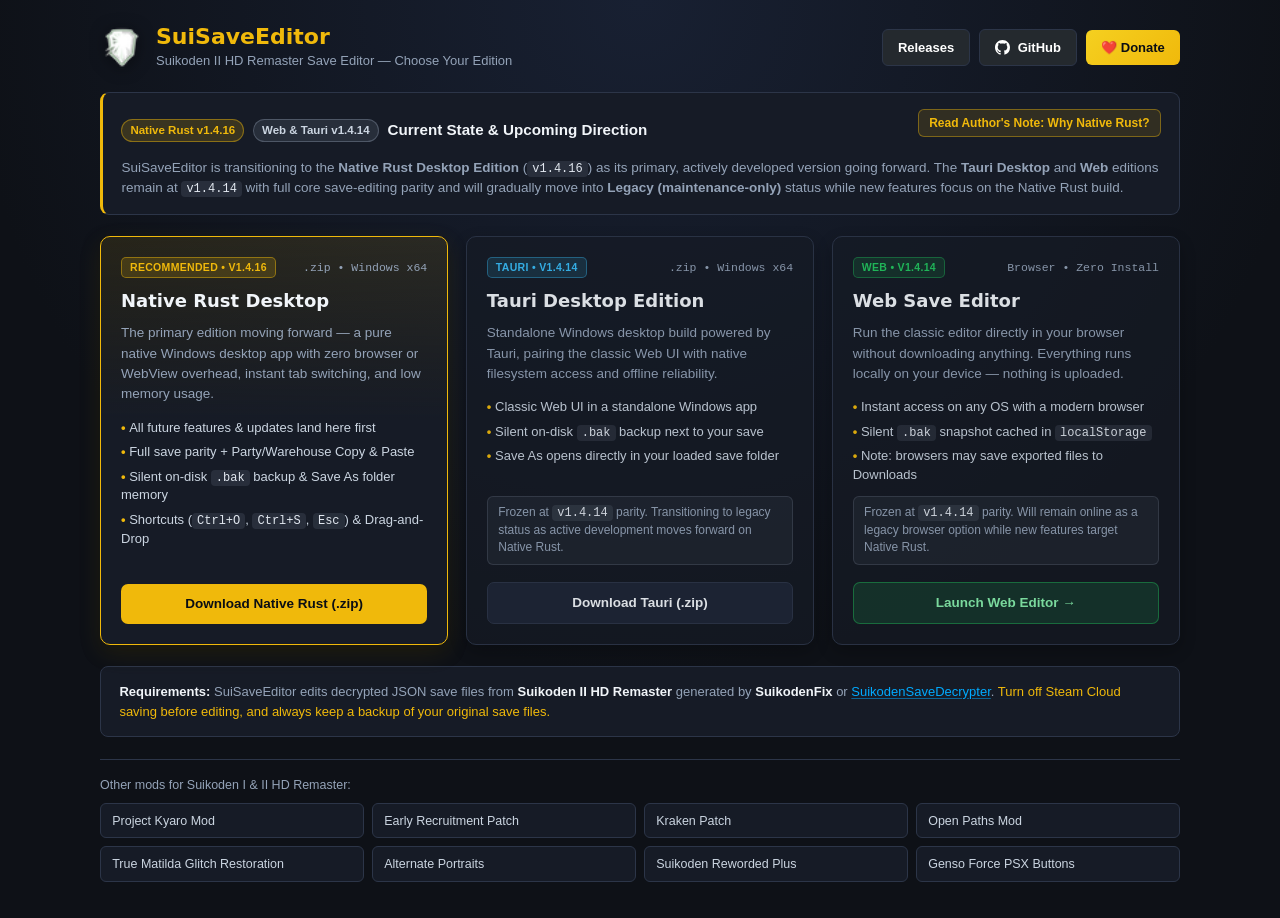
==== commit 6fc5a020: "Update changelog and enhance UI with new features and options - Refine changelog for version 1.4.16," ====
--- a/index.html
+++ b/index.html
@@ -596,7 +596,7 @@
         </div>
         <h2>Native Rust Desktop</h2>
         <p class="edition-desc">
-          The primary edition moving forward — pure native Rust GUI (<code>iced</code>) with zero browser or WebView overhead, instant tab switching, and low memory usage.
+          The primary edition moving forward — a pure native Windows desktop app with zero browser or WebView overhead, instant tab switching, and low memory usage.
         </p>
         <ul class="feature-list">
           <li>All future features &amp; updates land here first</li>
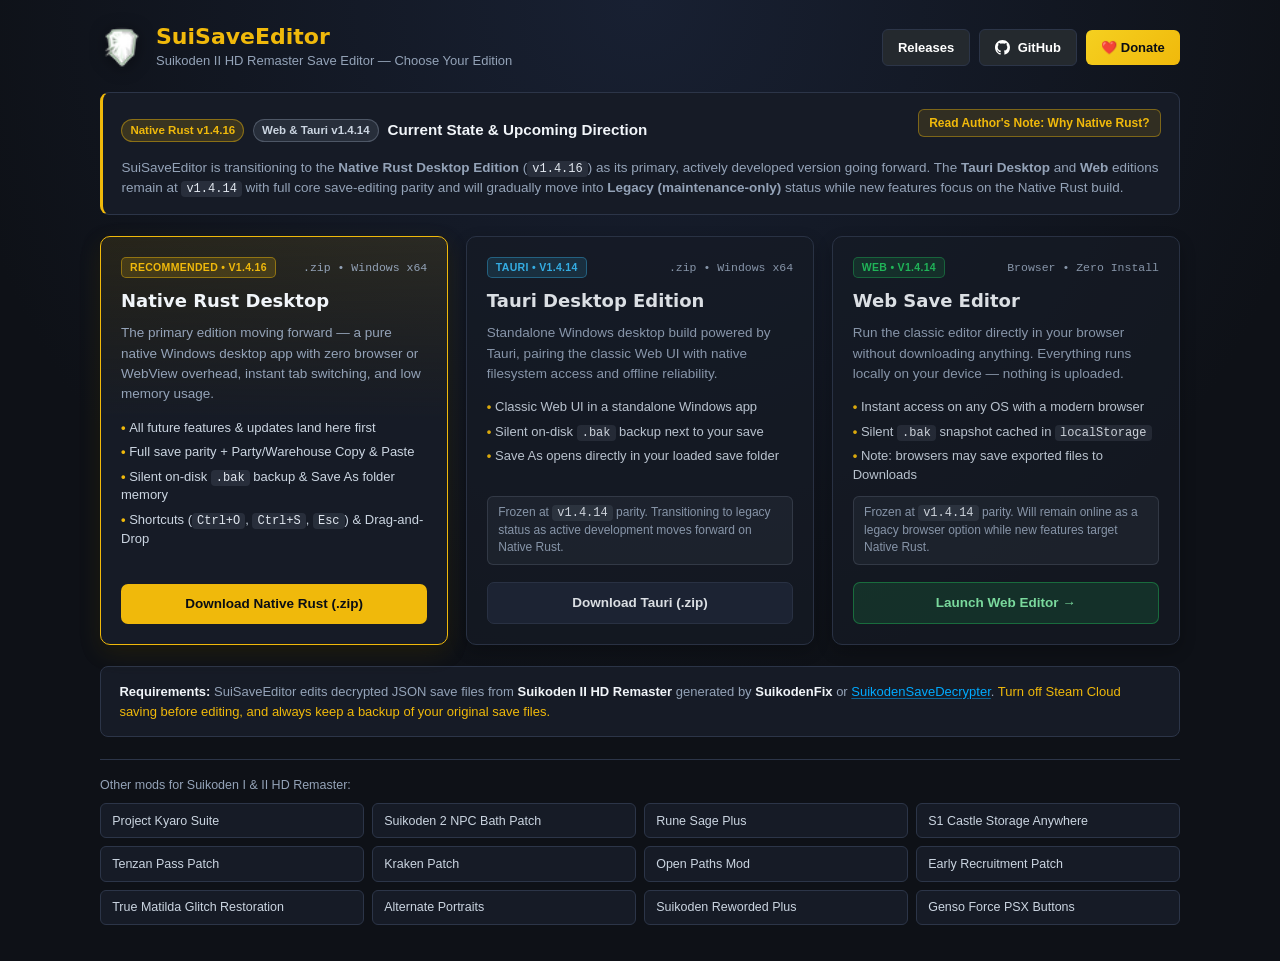
==== commit 86fa8dca: "feat: add save management view with filtering and sorting options - Implemented a new view for manag" ====
--- a/index.html
+++ b/index.html
@@ -664,10 +664,14 @@
     <footer class="mods-footer">
       <div>Other mods for Suikoden I &amp; II HD Remaster:</div>
       <ul class="mods-grid">
-        <li><a href="https://www.nexusmods.com/suikoden1and2hdremaster/mods/6" target="_blank" rel="noopener noreferrer">Project Kyaro Mod</a></li>
-        <li><a href="https://www.nexusmods.com/suikoden1and2hdremaster/mods/16" target="_blank" rel="noopener noreferrer">Early Recruitment Patch</a></li>
+        <li><a href="https://www.nexusmods.com/suikoden1and2hdremaster/mods/6" target="_blank" rel="noopener noreferrer">Project Kyaro Suite</a></li>
+        <li><a href="https://www.nexusmods.com/suikoden1and2hdremaster/mods/44" target="_blank" rel="noopener noreferrer">Suikoden 2 NPC Bath Patch</a></li>
+        <li><a href="https://www.nexusmods.com/suikoden1and2hdremaster/mods/38" target="_blank" rel="noopener noreferrer">Rune Sage Plus</a></li>
+        <li><a href="https://www.nexusmods.com/suikoden1and2hdremaster/mods/37" target="_blank" rel="noopener noreferrer">S1 Castle Storage Anywhere</a></li>
+        <li><a href="https://www.nexusmods.com/suikoden1and2hdremaster/mods/36" target="_blank" rel="noopener noreferrer">Tenzan Pass Patch</a></li>
         <li><a href="https://www.nexusmods.com/suikoden1and2hdremaster/mods/18" target="_blank" rel="noopener noreferrer">Kraken Patch</a></li>
         <li><a href="https://www.nexusmods.com/suikoden1and2hdremaster/mods/17" target="_blank" rel="noopener noreferrer">Open Paths Mod</a></li>
+        <li><a href="https://www.nexusmods.com/suikoden1and2hdremaster/mods/16" target="_blank" rel="noopener noreferrer">Early Recruitment Patch</a></li>
         <li><a href="https://www.nexusmods.com/suikoden1and2hdremaster/mods/14" target="_blank" rel="noopener noreferrer">True Matilda Glitch Restoration</a></li>
         <li><a href="https://www.nexusmods.com/suikoden1and2hdremaster/mods/12" target="_blank" rel="noopener noreferrer">Alternate Portraits</a></li>
         <li><a href="https://www.nexusmods.com/suikoden1and2hdremaster/mods/5" target="_blank" rel="noopener noreferrer">Suikoden Reworded Plus</a></li>
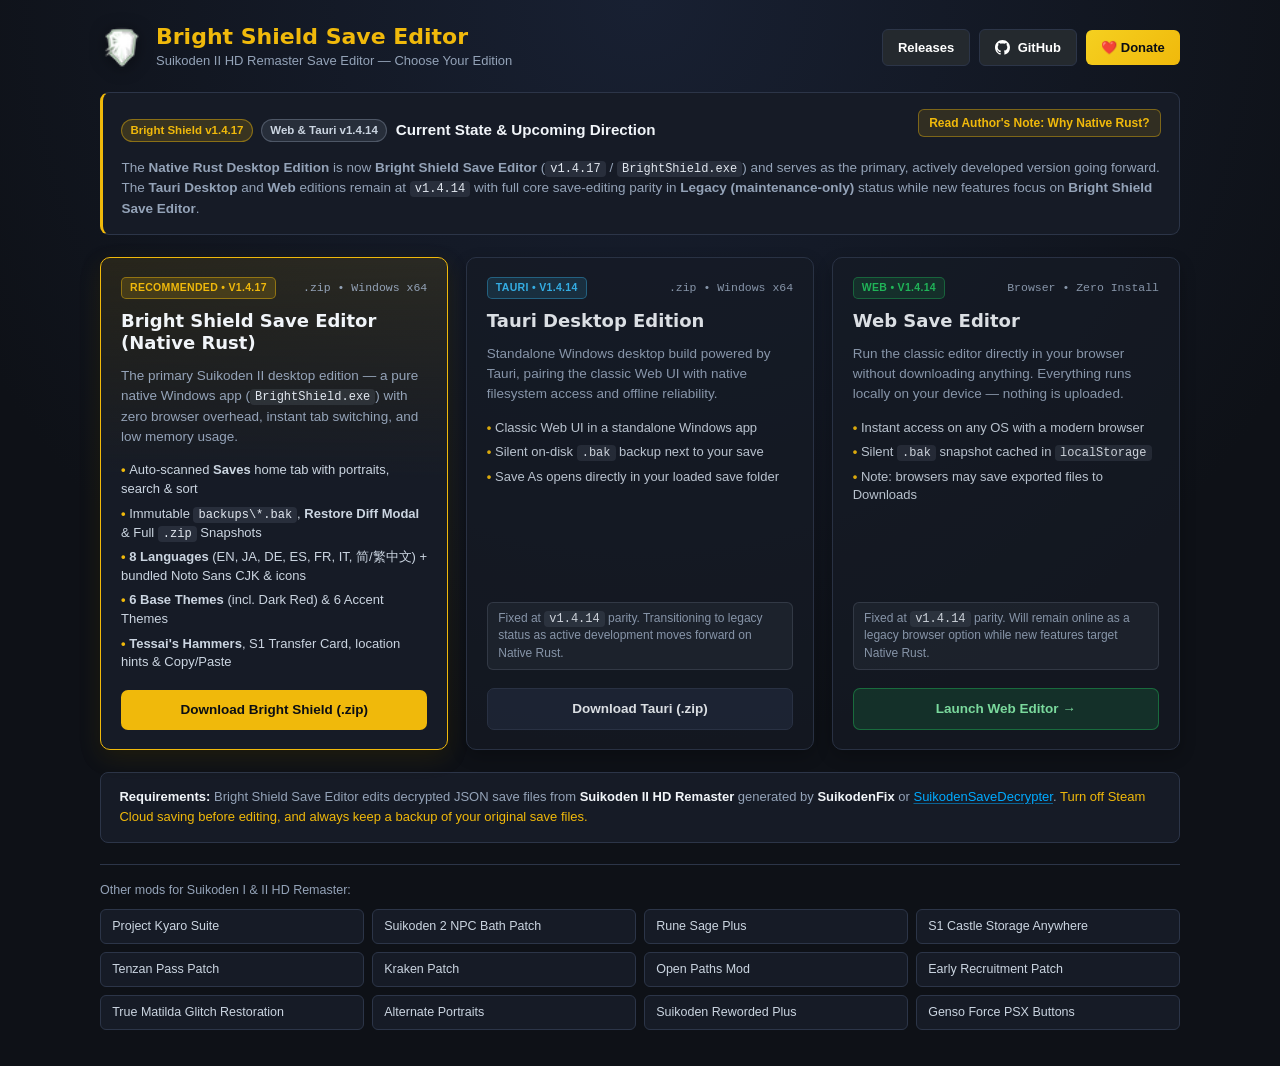
==== commit 33bf0469: "feat: Enhance Guardian Deity view with inventory tracking and delivery status - Added tracking for B" ====
--- a/index.html
+++ b/index.html
@@ -9,10 +9,10 @@
   <meta name="viewport" content="width=device-width, initial-scale=1.0" />
 
   <!-- Primary Meta Tags -->
-  <title>SuiSaveEditor — Suikoden II HD Remaster Save Editor</title>
-  <meta name="title" content="SuiSaveEditor — Suikoden II HD Remaster Save Editor" />
-  <meta name="description" content="Choose your edition of SuiSaveEditor for Suikoden II HD Remaster: Native Rust Desktop, Tauri Desktop, or Instant Web Editor." />
-  <meta name="keywords" content="Suikoden 2, Suikoden II, HD Remaster, save editor, JSON editor, game save, character editor, SuikodenFix" />
+  <title>Bright Shield Save Editor — Suikoden II HD Remaster Save Editor</title>
+  <meta name="title" content="Bright Shield Save Editor — Suikoden II HD Remaster Save Editor" />
+  <meta name="description" content="Choose your edition of Bright Shield Save Editor for Suikoden II HD Remaster: Native Rust Desktop (BrightShield.exe), Tauri Desktop, or Instant Web Editor." />
+  <meta name="keywords" content="Suikoden 2, Suikoden II, HD Remaster, save editor, Bright Shield Save Editor, BrightShield, JSON editor, game save, character editor, SuikodenFix" />
   <meta name="author" content="faospark" />
   <meta name="robots" content="index, follow" />
   <link rel="canonical" href="https://faospark.github.io/suisaveeditor/" />
@@ -20,16 +20,16 @@
   <!-- Open Graph / Facebook -->
   <meta property="og:type" content="website" />
   <meta property="og:url" content="https://faospark.github.io/suisaveeditor/" />
-  <meta property="og:title" content="SuiSaveEditor — Suikoden II HD Remaster Save Editor" />
-  <meta property="og:description" content="Choose your edition of SuiSaveEditor for Suikoden II HD Remaster: Native Rust Desktop, Tauri Desktop, or Instant Web Editor." />
+  <meta property="og:title" content="Bright Shield Save Editor — Suikoden II HD Remaster Save Editor" />
+  <meta property="og:description" content="Choose your edition of Bright Shield Save Editor for Suikoden II HD Remaster: Native Rust Desktop (BrightShield.exe), Tauri Desktop, or Instant Web Editor." />
   <meta property="og:image" content="https://faospark.github.io/suisaveeditor/image/preview.png" />
-  <meta property="og:site_name" content="SuiSaveEditor" />
+  <meta property="og:site_name" content="Bright Shield Save Editor" />
 
   <!-- Twitter -->
   <meta property="twitter:card" content="summary_large_image" />
   <meta property="twitter:url" content="https://faospark.github.io/suisaveeditor/" />
-  <meta property="twitter:title" content="SuiSaveEditor — Suikoden II HD Remaster Save Editor" />
-  <meta property="twitter:description" content="Choose your edition of SuiSaveEditor for Suikoden II HD Remaster: Native Rust Desktop, Tauri Desktop, or Instant Web Editor." />
+  <meta property="twitter:title" content="Bright Shield Save Editor — Suikoden II HD Remaster Save Editor" />
+  <meta property="twitter:description" content="Choose your edition of Bright Shield Save Editor for Suikoden II HD Remaster: Native Rust Desktop (BrightShield.exe), Tauri Desktop, or Instant Web Editor." />
   <meta property="twitter:image" content="https://faospark.github.io/suisaveeditor/image/preview.png" />
 
   <link rel="stylesheet" href="./css/pico.css">
@@ -552,7 +552,7 @@
       <div class="brand">
         <img src="./public/favicon.png" alt="Bright Shield Rune" width="48" height="48" />
         <div>
-          <h1 class="brand-title">SuiSaveEditor</h1>
+          <h1 class="brand-title">Bright Shield Save Editor</h1>
           <p class="brand-sub">Suikoden II HD Remaster Save Editor — Choose Your Edition</p>
         </div>
       </div>
@@ -574,7 +574,7 @@
 
     <section class="status-banner">
       <div class="status-banner-head">
-        <span class="version-pill">Native Rust v1.4.16</span>
+        <span class="version-pill">Bright Shield v1.4.17</span>
         <span class="version-pill" style="background: rgba(148, 163, 184, 0.14); color: #cbd5e1; border-color: rgba(148, 163, 184, 0.35);">Web &amp; Tauri v1.4.14</span>
         <strong style="color: var(--text-primary); font-size: 0.95rem;">Current State &amp; Upcoming Direction</strong>
         <button type="button" id="open-author-note" class="note-trigger-btn">
@@ -582,30 +582,31 @@
         </button>
       </div>
       <p>
-        SuiSaveEditor is transitioning to the <strong>Native Rust Desktop Edition</strong> (<code>v1.4.16</code>) as its primary, actively developed version going forward.
-        The <strong>Tauri Desktop</strong> and <strong>Web</strong> editions remain at <code>v1.4.14</code> with full core save-editing parity and will gradually move into <strong>Legacy (maintenance-only)</strong> status while new features focus on the Native Rust build.
+        The <strong>Native Rust Desktop Edition</strong> is now <strong>Bright Shield Save Editor</strong> (<code>v1.4.17</code> / <code>BrightShield.exe</code>) and serves as the primary, actively developed version going forward.
+        The <strong>Tauri Desktop</strong> and <strong>Web</strong> editions remain at <code>v1.4.14</code> with full core save-editing parity in <strong>Legacy (maintenance-only)</strong> status while new features focus on <strong>Bright Shield Save Editor</strong>.
       </p>
     </section>
 
     <section class="editions-grid">
-      <!-- Edition 1: Native Rust (Primary / Recommended) -->
+      <!-- Edition 1: Bright Shield Save Editor — Native Rust (Primary / Recommended) -->
       <article class="edition-card featured">
         <div class="edition-badges">
-          <span class="badge badge-gold">Recommended • v1.4.16</span>
+          <span class="badge badge-gold">Recommended • v1.4.17</span>
           <span class="edition-format">.zip • Windows x64</span>
         </div>
-        <h2>Native Rust Desktop</h2>
+        <h2>Bright Shield Save Editor (Native Rust)</h2>
         <p class="edition-desc">
-          The primary edition moving forward — a pure native Windows desktop app with zero browser or WebView overhead, instant tab switching, and low memory usage.
+          The primary Suikoden II desktop edition — a pure native Windows app (<code>BrightShield.exe</code>) with zero browser overhead, instant tab switching, and low memory usage.
         </p>
         <ul class="feature-list">
-          <li>All future features &amp; updates land here first</li>
-          <li>Full save parity + Party/Warehouse Copy &amp; Paste</li>
-          <li>Silent on-disk <code>.bak</code> backup &amp; Save As folder memory</li>
-          <li>Shortcuts (<code>Ctrl+O</code>, <code>Ctrl+S</code>, <code>Esc</code>) &amp; Drag-and-Drop</li>
+          <li>Auto-scanned <strong>Saves</strong> home tab with portraits, search &amp; sort</li>
+          <li>Immutable <code>backups\*.bak</code>, <strong>Restore Diff Modal</strong> &amp; Full <code>.zip</code> Snapshots</li>
+          <li><strong>8 Languages</strong> (EN, JA, DE, ES, FR, IT, 简/繁中文) + bundled Noto Sans CJK &amp; icons</li>
+          <li><strong>6 Base Themes</strong> (incl. Dark Red) &amp; 6 Accent Themes</li>
+          <li><strong>Tessai's Hammers</strong>, S1 Transfer Card, location hints &amp; Copy/Paste</li>
         </ul>
-        <a href="https://github.com/faospark/suisaveeditor/releases/latest/download/SuiSaveEditor-Rust-win64.zip" class="card-cta cta-primary">
-          Download Native Rust (.zip)
+        <a href="https://github.com/faospark/suisaveeditor/releases/latest/download/BrightShield-win64.zip" class="card-cta cta-primary">
+          Download Bright Shield (.zip)
         </a>
       </article>
 
@@ -625,7 +626,7 @@
           <li>Save As opens directly in your loaded save folder</li>
         </ul>
         <p class="legacy-note">
-          Frozen at <code>v1.4.14</code> parity. Transitioning to legacy status as active development moves forward on Native Rust.
+          Fixed at <code>v1.4.14</code> parity. Transitioning to legacy status as active development moves forward on Native Rust.
         </p>
         <a href="https://github.com/faospark/suisaveeditor/releases/latest/download/SuiSaveEditor-Tauri-win64.zip" class="card-cta cta-secondary">
           Download Tauri (.zip)
@@ -648,7 +649,7 @@
           <li>Note: browsers may save exported files to Downloads</li>
         </ul>
         <p class="legacy-note">
-          Frozen at <code>v1.4.14</code> parity. Will remain online as a legacy browser option while new features target Native Rust.
+          Fixed at <code>v1.4.14</code> parity. Will remain online as a legacy browser option while new features target Native Rust.
         </p>
         <a href="./editor.html" class="card-cta cta-web">
           Launch Web Editor &rarr;
@@ -657,7 +658,7 @@
     </section>
 
     <section class="info-box">
-      <strong>Requirements:</strong> SuiSaveEditor edits decrypted JSON save files from <strong>Suikoden II HD Remaster</strong> generated by <strong>SuikodenFix</strong> or <a href="https://github.com/d3xMachina/SuikodenSaveDecrypter" target="_blank" rel="noopener noreferrer">SuikodenSaveDecrypter</a>.
+      <strong>Requirements:</strong> Bright Shield Save Editor edits decrypted JSON save files from <strong>Suikoden II HD Remaster</strong> generated by <strong>SuikodenFix</strong> or <a href="https://github.com/d3xMachina/SuikodenSaveDecrypter" target="_blank" rel="noopener noreferrer">SuikodenSaveDecrypter</a>.
       <span style="color: var(--accent-gold);">Turn off Steam Cloud saving before editing, and always keep a backup of your original save files.</span>
     </section>
 
@@ -688,7 +689,7 @@
       </div>
       <div class="author-modal-body">
         <p>
-          I wanted to share a quick, honest explanation of why SuiSaveEditor is moving toward a <strong>Native Rust</strong> desktop app instead of staying purely web-based.
+          I wanted to share a quick, honest explanation of why Bright Shield Save Editor is moving toward a <strong>Native Rust</strong> desktop app instead of staying purely web-based.
         </p>
 
         <h4>From Hand-Built Web Editor to Tauri</h4>
@@ -703,7 +704,7 @@
 
         <h4>Reaching Maturity &amp; What's Next</h4>
         <p>
-          A save editor doesn't grow forever — every project like this eventually reaches maturity and feature saturation, and SuiSaveEditor is getting close to that finish line. The remaining major features I want to build simply aren't practical in a browser:
+          A save editor doesn't grow forever — every project like this eventually reaches maturity and feature saturation, and Bright Shield Save Editor is getting close to that finish line. The remaining major features I want to build simply aren't practical in a browser:
         </p>
         <ul class="feature-list">
           <li><strong>Built-in native save decryption &amp; conversion</strong> — so you can edit saves directly without needing SuikodenFix or an external decrypter first.</li>
@@ -713,7 +714,7 @@
           At the end of the day, this is the kind of tool you'll revisit whenever you start a fresh playthrough of Suikoden II. Before development wraps up, I want to leave you with a fast, polished, truly native Windows experience.
         </p>
         <p>
-          Thank you for using and supporting SuiSaveEditor — I hope you appreciate it for what it is and enjoy the native edition!
+          Thank you for using and supporting Bright Shield Save Editor — I hope you appreciate it for what it is and enjoy the native edition!
         </p>
       </div>
       <div class="author-modal-footer">
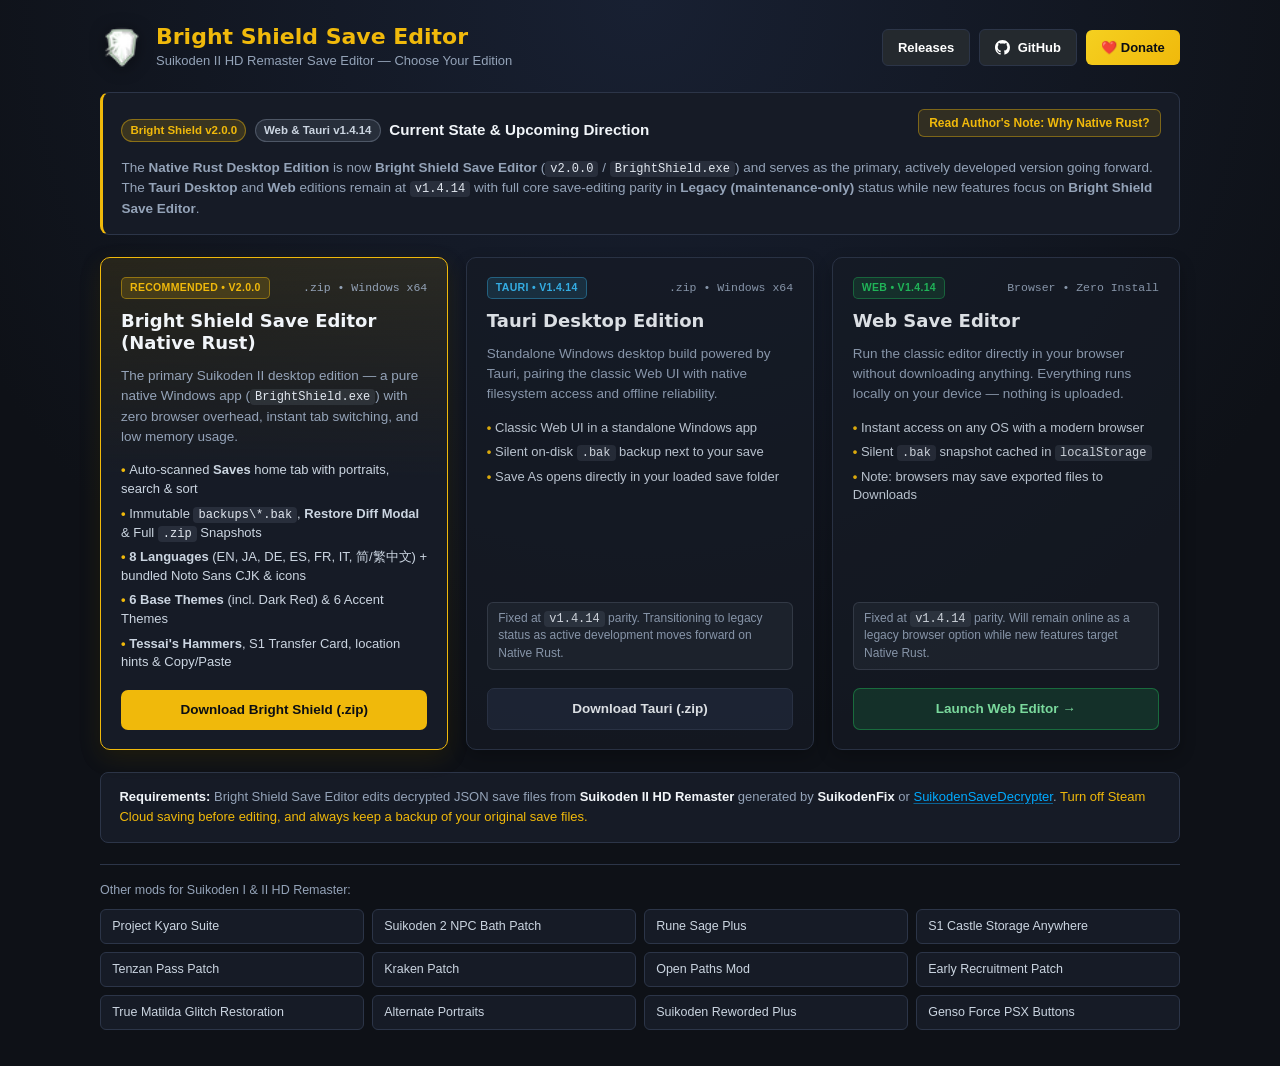
==== commit 8411cf71: "Release v2.0.0: Bright Shield Save Editor" ====
--- a/index.html
+++ b/index.html
@@ -574,7 +574,7 @@
 
     <section class="status-banner">
       <div class="status-banner-head">
-        <span class="version-pill">Bright Shield v1.4.17</span>
+        <span class="version-pill">Bright Shield v2.0.0</span>
         <span class="version-pill" style="background: rgba(148, 163, 184, 0.14); color: #cbd5e1; border-color: rgba(148, 163, 184, 0.35);">Web &amp; Tauri v1.4.14</span>
         <strong style="color: var(--text-primary); font-size: 0.95rem;">Current State &amp; Upcoming Direction</strong>
         <button type="button" id="open-author-note" class="note-trigger-btn">
@@ -582,7 +582,7 @@
         </button>
       </div>
       <p>
-        The <strong>Native Rust Desktop Edition</strong> is now <strong>Bright Shield Save Editor</strong> (<code>v1.4.17</code> / <code>BrightShield.exe</code>) and serves as the primary, actively developed version going forward.
+        The <strong>Native Rust Desktop Edition</strong> is now <strong>Bright Shield Save Editor</strong> (<code>v2.0.0</code> / <code>BrightShield.exe</code>) and serves as the primary, actively developed version going forward.
         The <strong>Tauri Desktop</strong> and <strong>Web</strong> editions remain at <code>v1.4.14</code> with full core save-editing parity in <strong>Legacy (maintenance-only)</strong> status while new features focus on <strong>Bright Shield Save Editor</strong>.
       </p>
     </section>
@@ -591,7 +591,7 @@
       <!-- Edition 1: Bright Shield Save Editor — Native Rust (Primary / Recommended) -->
       <article class="edition-card featured">
         <div class="edition-badges">
-          <span class="badge badge-gold">Recommended • v1.4.17</span>
+          <span class="badge badge-gold">Recommended • v2.0.0</span>
           <span class="edition-format">.zip • Windows x64</span>
         </div>
         <h2>Bright Shield Save Editor (Native Rust)</h2>
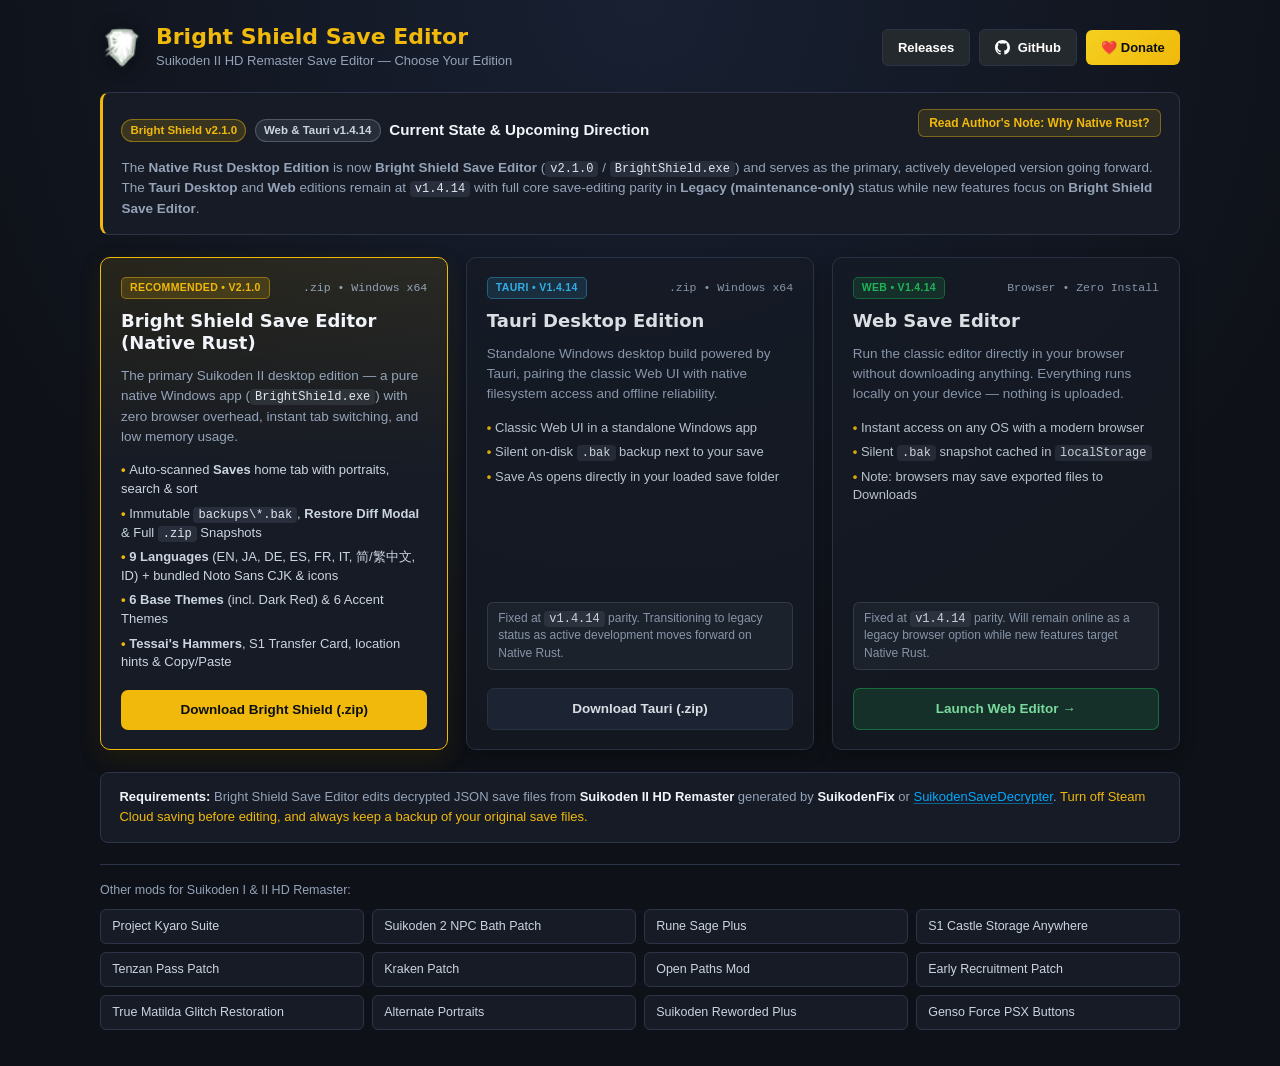
==== commit b5321322: "Release v2.1.0: Bahasa Indonesia support, UI improvements, and website update" ====
--- a/index.html
+++ b/index.html
@@ -574,7 +574,7 @@
 
     <section class="status-banner">
       <div class="status-banner-head">
-        <span class="version-pill">Bright Shield v2.0.0</span>
+        <span class="version-pill">Bright Shield v2.1.0</span>
         <span class="version-pill" style="background: rgba(148, 163, 184, 0.14); color: #cbd5e1; border-color: rgba(148, 163, 184, 0.35);">Web &amp; Tauri v1.4.14</span>
         <strong style="color: var(--text-primary); font-size: 0.95rem;">Current State &amp; Upcoming Direction</strong>
         <button type="button" id="open-author-note" class="note-trigger-btn">
@@ -582,7 +582,7 @@
         </button>
       </div>
       <p>
-        The <strong>Native Rust Desktop Edition</strong> is now <strong>Bright Shield Save Editor</strong> (<code>v2.0.0</code> / <code>BrightShield.exe</code>) and serves as the primary, actively developed version going forward.
+        The <strong>Native Rust Desktop Edition</strong> is now <strong>Bright Shield Save Editor</strong> (<code>v2.1.0</code> / <code>BrightShield.exe</code>) and serves as the primary, actively developed version going forward.
         The <strong>Tauri Desktop</strong> and <strong>Web</strong> editions remain at <code>v1.4.14</code> with full core save-editing parity in <strong>Legacy (maintenance-only)</strong> status while new features focus on <strong>Bright Shield Save Editor</strong>.
       </p>
     </section>
@@ -591,7 +591,7 @@
       <!-- Edition 1: Bright Shield Save Editor — Native Rust (Primary / Recommended) -->
       <article class="edition-card featured">
         <div class="edition-badges">
-          <span class="badge badge-gold">Recommended • v2.0.0</span>
+          <span class="badge badge-gold">Recommended • v2.1.0</span>
           <span class="edition-format">.zip • Windows x64</span>
         </div>
         <h2>Bright Shield Save Editor (Native Rust)</h2>
@@ -601,7 +601,7 @@
         <ul class="feature-list">
           <li>Auto-scanned <strong>Saves</strong> home tab with portraits, search &amp; sort</li>
           <li>Immutable <code>backups\*.bak</code>, <strong>Restore Diff Modal</strong> &amp; Full <code>.zip</code> Snapshots</li>
-          <li><strong>8 Languages</strong> (EN, JA, DE, ES, FR, IT, 简/繁中文) + bundled Noto Sans CJK &amp; icons</li>
+          <li><strong>9 Languages</strong> (EN, JA, DE, ES, FR, IT, 简/繁中文, ID) + bundled Noto Sans CJK &amp; icons</li>
           <li><strong>6 Base Themes</strong> (incl. Dark Red) &amp; 6 Accent Themes</li>
           <li><strong>Tessai's Hammers</strong>, S1 Transfer Card, location hints &amp; Copy/Paste</li>
         </ul>
